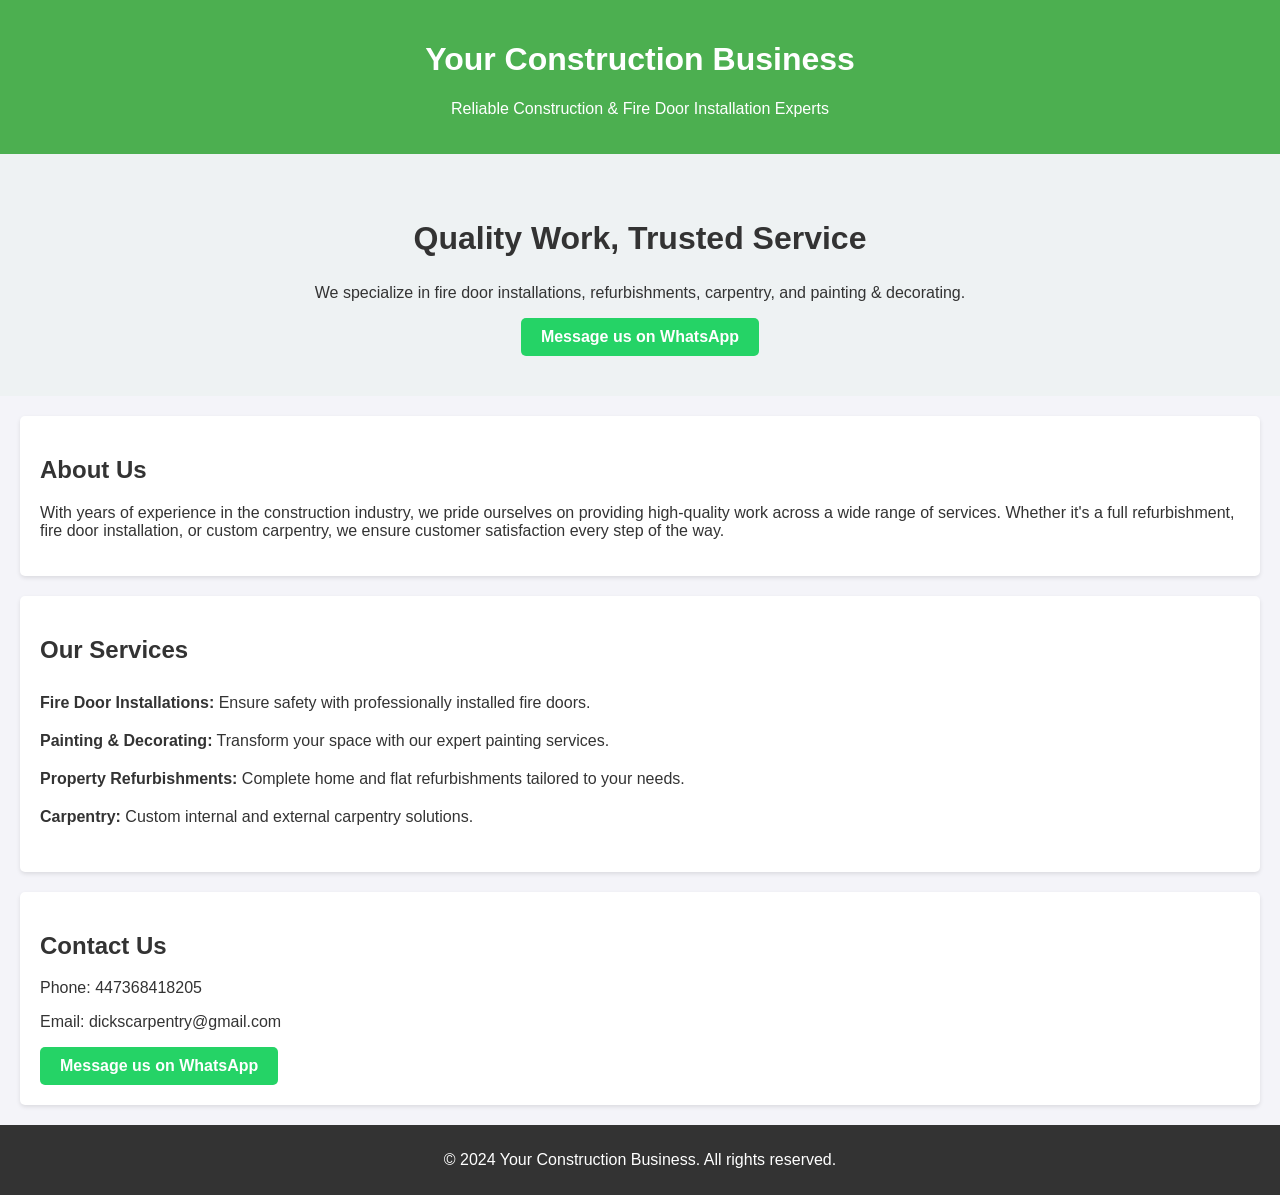
==== index.html @ e09a672d "Add files via upload" ====
<!DOCTYPE html>
<html lang="en">
<head>
    <meta charset="UTF-8">
    <meta name="viewport" content="width=device-width, initial-scale=1.0">
    <title>Your Construction Business</title>
    <link rel="stylesheet" href="styles.css">
</head>
<body>
    <header>
        <h1>Your Construction Business</h1>
        <p>Reliable Construction & Fire Door Installation Experts</p>
    </header>

    <section id="hero">
        <h2>Quality Work, Trusted Service</h2>
        <p>We specialize in fire door installations, refurbishments, carpentry, and painting & decorating.</p>
        <a href="https://wa.me/447368418205" class="whatsapp-btn">Message us on WhatsApp</a>
    </section>

    <section id="about">
        <h2>About Us</h2>
        <p>With years of experience in the construction industry, we pride ourselves on providing high-quality work across a wide range of services. Whether it's a full refurbishment, fire door installation, or custom carpentry, we ensure customer satisfaction every step of the way.</p>
    </section>

    <section id="services">
        <h2>Our Services</h2>
        <ul>
            <li><strong>Fire Door Installations:</strong> Ensure safety with professionally installed fire doors.</li>
            <li><strong>Painting & Decorating:</strong> Transform your space with our expert painting services.</li>
            <li><strong>Property Refurbishments:</strong> Complete home and flat refurbishments tailored to your needs.</li>
            <li><strong>Carpentry:</strong> Custom internal and external carpentry solutions.</li>
        </ul>
    </section>

    <section id="contact">
        <h2>Contact Us</h2>
        <p>Phone: 447368418205</p>
        <p>Email: dickscarpentry@gmail.com</p>
        <a href="https://wa.me/YOURWHATSAPPNUMBER" class="whatsapp-btn">Message us on WhatsApp</a>
    </section>

    <footer>
        <p>&copy; 2024 Your Construction Business. All rights reserved.</p>
    </footer>
</body>
</html>
---- styles.css ----
body {
    font-family: Arial, sans-serif;
    margin: 0;
    padding: 0;
    background-color: #f4f4f9;
    color: #333;
}

header {
    background-color: #4CAF50;
    color: white;
    padding: 20px;
    text-align: center;
}

#hero {
    padding: 40px;
    text-align: center;
    background-color: #eef2f3;
}

#hero h2 {
    font-size: 2em;
    color: #333;
}

.whatsapp-btn {
    display: inline-block;
    padding: 10px 20px;
    background-color: #25D366;
    color: white;
    text-decoration: none;
    border-radius: 5px;
    font-weight: bold;
}

#about, #services, #contact {
    padding: 20px;
    margin: 20px;
    background-color: white;
    border-radius: 5px;
    box-shadow: 0 2px 4px rgba(0, 0, 0, 0.1);
}

#services ul {
    list-style-type: none;
    padding: 0;
}

#services ul li {
    padding: 10px 0;
}

footer {
    text-align: center;
    padding: 10px;
    background-color: #333;
    color: white;
}

a.whatsapp-btn:hover {
    background-color: #128C7E;
}
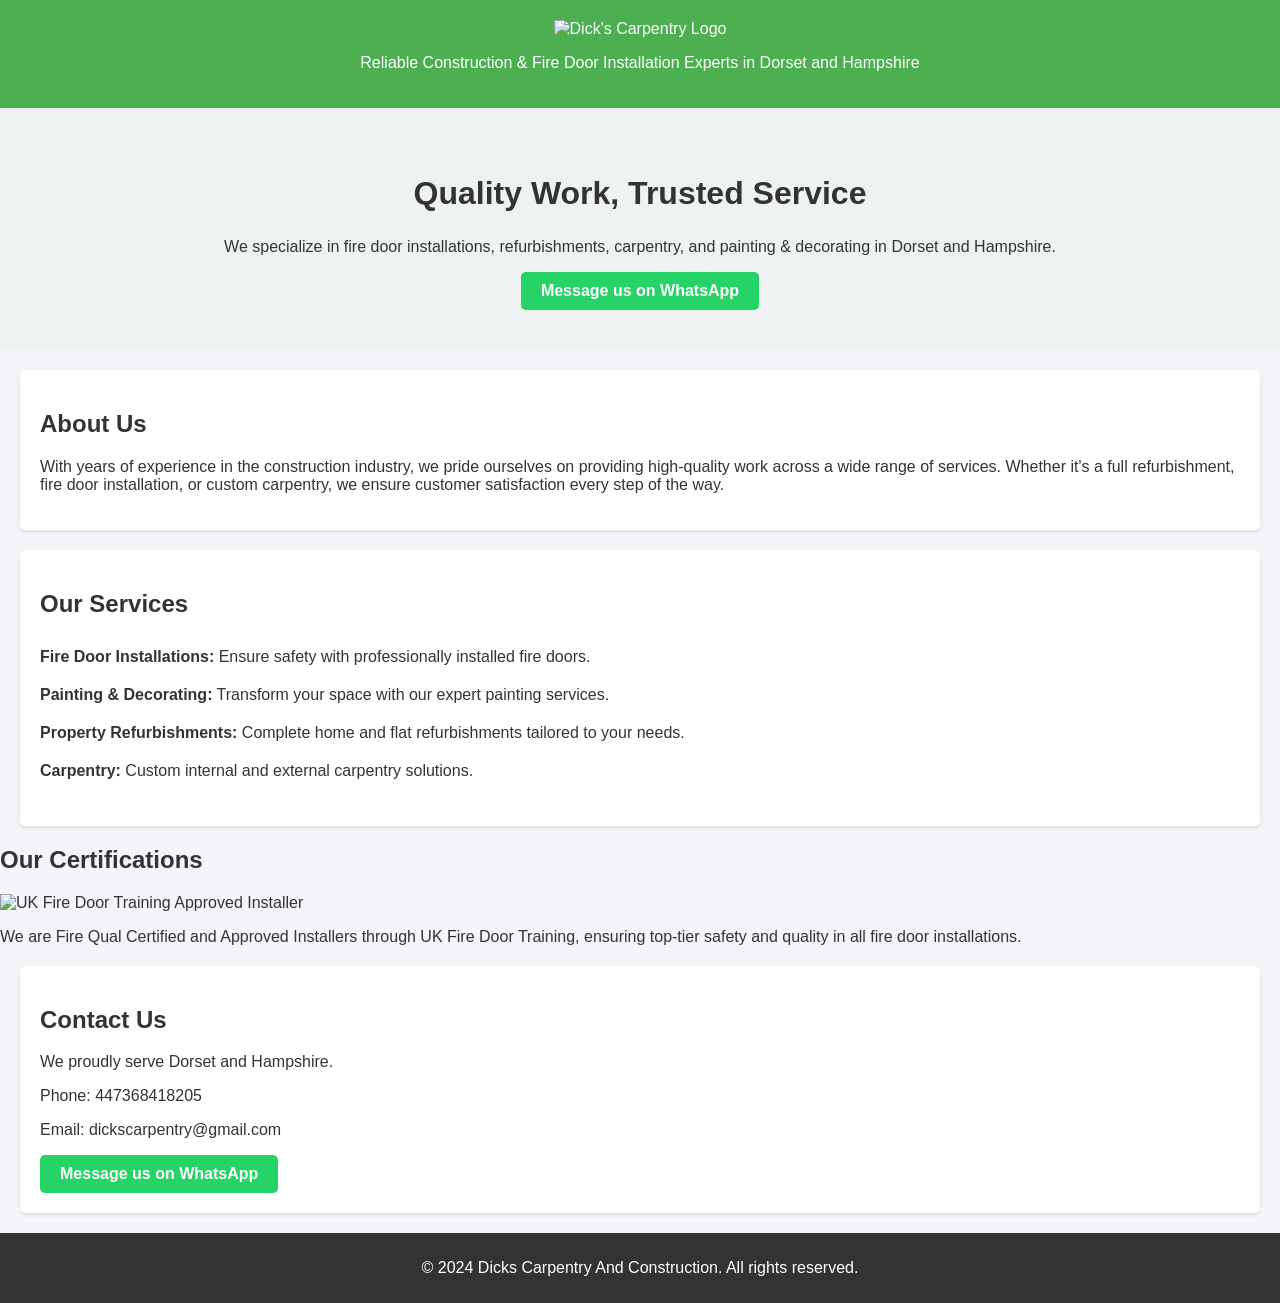
==== commit 8dec533e: "Update index.html" ====
--- a/index.html
+++ b/index.html
@@ -1,47 +1,56 @@
-<!DOCTYPE html>
-<html lang="en">
-<head>
-    <meta charset="UTF-8">
-    <meta name="viewport" content="width=device-width, initial-scale=1.0">
-    <title>Your Construction Business</title>
-    <link rel="stylesheet" href="styles.css">
-</head>
-<body>
-    <header>
-        <h1>Your Construction Business</h1>
-        <p>Reliable Construction & Fire Door Installation Experts</p>
-    </header>
-
-    <section id="hero">
-        <h2>Quality Work, Trusted Service</h2>
-        <p>We specialize in fire door installations, refurbishments, carpentry, and painting & decorating.</p>
-        <a href="https://wa.me/447368418205" class="whatsapp-btn">Message us on WhatsApp</a>
-    </section>
-
-    <section id="about">
-        <h2>About Us</h2>
-        <p>With years of experience in the construction industry, we pride ourselves on providing high-quality work across a wide range of services. Whether it's a full refurbishment, fire door installation, or custom carpentry, we ensure customer satisfaction every step of the way.</p>
-    </section>
-
-    <section id="services">
-        <h2>Our Services</h2>
-        <ul>
-            <li><strong>Fire Door Installations:</strong> Ensure safety with professionally installed fire doors.</li>
-            <li><strong>Painting & Decorating:</strong> Transform your space with our expert painting services.</li>
-            <li><strong>Property Refurbishments:</strong> Complete home and flat refurbishments tailored to your needs.</li>
-            <li><strong>Carpentry:</strong> Custom internal and external carpentry solutions.</li>
-        </ul>
-    </section>
-
-    <section id="contact">
-        <h2>Contact Us</h2>
-        <p>Phone: 447368418205</p>
-        <p>Email: dickscarpentry@gmail.com</p>
-        <a href="https://wa.me/YOURWHATSAPPNUMBER" class="whatsapp-btn">Message us on WhatsApp</a>
-    </section>
-
-    <footer>
-        <p>&copy; 2024 Your Construction Business. All rights reserved.</p>
-    </footer>
-</body>
+<!DOCTYPE html>
+<html lang="en">
+<head>
+    <meta charset="UTF-8">
+    <meta name="viewport" content="width=device-width, initial-scale=1.0">
+    <meta name="description" content="Certified fire door installation and reliable construction services in Dorset and Hampshire by Fire Qual certified professionals.">
+    <meta name="keywords" content="fire door installation, certified fire door installer, Fire Qual certified, Dorset, Hampshire, construction services, property refurbishments, carpentry, painting and decorating, UK fire door installer">
+    <title>Certified Fire Door Installations & Construction Services - Your Business</title>
+    <link rel="stylesheet" href="styles.css">
+</head>
+<body>
+    <header>
+        <img src="dicks-carpentry-logo.png" alt="Dick's Carpentry Logo" width="250">
+        <p>Reliable Construction & Fire Door Installation Experts in Dorset and Hampshire</p>
+    </header>
+
+    <section id="hero">
+        <h2>Quality Work, Trusted Service</h2>
+        <p>We specialize in fire door installations, refurbishments, carpentry, and painting & decorating in Dorset and Hampshire.</p>
+        <a href="https://wa.me/447368418205" class="whatsapp-btn">Message us on WhatsApp</a>
+    </section>
+
+    <section id="about">
+        <h2>About Us</h2>
+        <p>With years of experience in the construction industry, we pride ourselves on providing high-quality work across a wide range of services. Whether it's a full refurbishment, fire door installation, or custom carpentry, we ensure customer satisfaction every step of the way.</p>
+    </section>
+
+    <section id="services">
+        <h2>Our Services</h2>
+        <ul>
+            <li><strong>Fire Door Installations:</strong> Ensure safety with professionally installed fire doors.</li>
+            <li><strong>Painting & Decorating:</strong> Transform your space with our expert painting services.</li>
+            <li><strong>Property Refurbishments:</strong> Complete home and flat refurbishments tailored to your needs.</li>
+            <li><strong>Carpentry:</strong> Custom internal and external carpentry solutions.</li>
+        </ul>
+    </section>
+
+    <section id="certifications">
+        <h2>Our Certifications</h2>
+        <img src="uk-fire-door-training-logo.png" alt="UK Fire Door Training Approved Installer" width="250">
+        <p>We are Fire Qual Certified and Approved Installers through UK Fire Door Training, ensuring top-tier safety and quality in all fire door installations.</p>
+    </section>
+
+    <section id="contact">
+        <h2>Contact Us</h2>
+        <p>We proudly serve Dorset and Hampshire.</p>
+        <p>Phone: 447368418205</p>
+        <p>Email: dickscarpentry@gmail.com</p>
+        <a href="https://wa.me/447368418205" class="whatsapp-btn">Message us on WhatsApp</a>
+    </section>
+
+    <footer>
+        <p>&copy; 2024 Dicks Carpentry And Construction. All rights reserved.</p>
+    </footer>
+</body>
 </html>
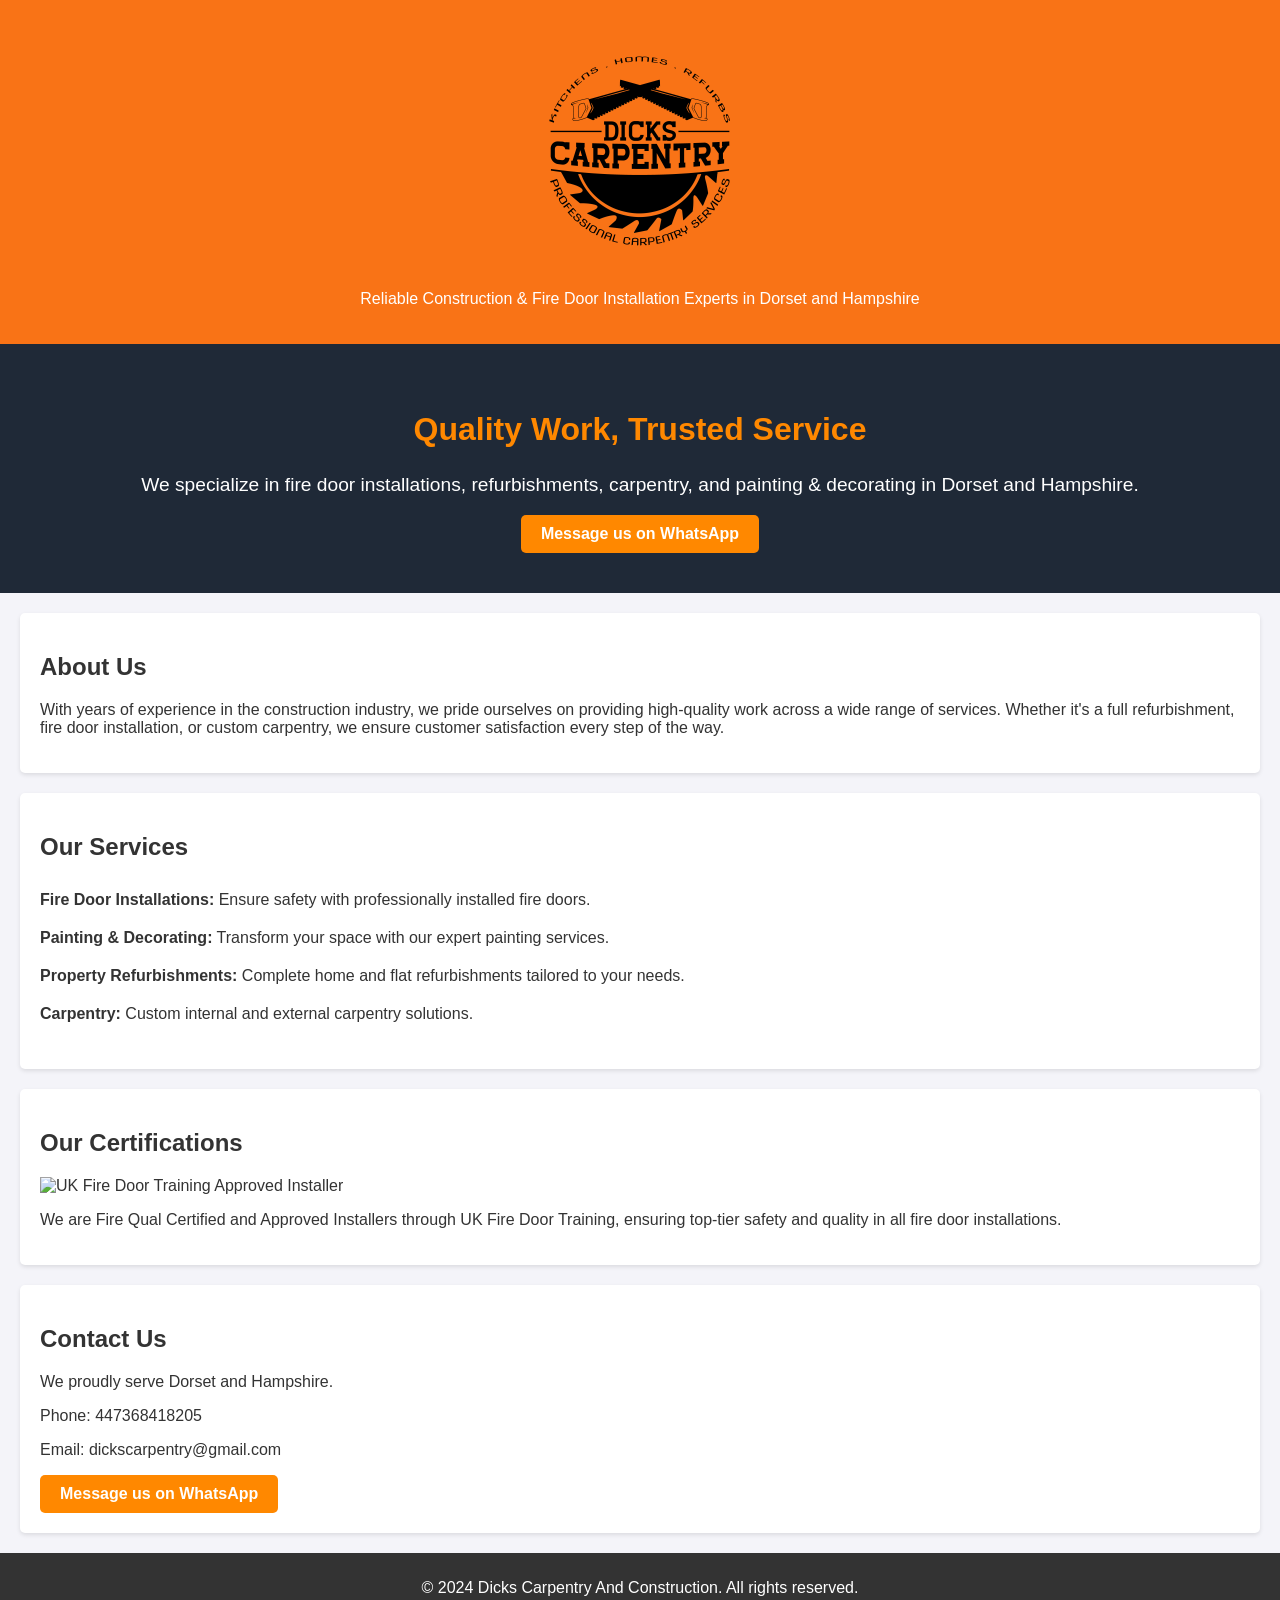
==== commit 264351f7: "Update index.html" ====
--- a/index.html
+++ b/index.html
@@ -10,7 +10,7 @@
 </head>
 <body>
     <header>
-        <img src="dicks-carpentry-logo.png" alt="Dick's Carpentry Logo" width="250">
+        <img src="black.png" alt="Dick's Carpentry Logo" width="250">
         <p>Reliable Construction & Fire Door Installation Experts in Dorset and Hampshire</p>
     </header>
 
--- a/styles.css
+++ b/styles.css
@@ -1,63 +1,68 @@
-body {
-    font-family: Arial, sans-serif;
-    margin: 0;
-    padding: 0;
-    background-color: #f4f4f9;
-    color: #333;
-}
-
-header {
-    background-color: #4CAF50;
-    color: white;
-    padding: 20px;
-    text-align: center;
-}
-
-#hero {
-    padding: 40px;
-    text-align: center;
-    background-color: #eef2f3;
-}
-
-#hero h2 {
-    font-size: 2em;
-    color: #333;
-}
-
-.whatsapp-btn {
-    display: inline-block;
-    padding: 10px 20px;
-    background-color: #25D366;
-    color: white;
-    text-decoration: none;
-    border-radius: 5px;
-    font-weight: bold;
-}
-
-#about, #services, #contact {
-    padding: 20px;
-    margin: 20px;
-    background-color: white;
-    border-radius: 5px;
-    box-shadow: 0 2px 4px rgba(0, 0, 0, 0.1);
-}
-
-#services ul {
-    list-style-type: none;
-    padding: 0;
-}
-
-#services ul li {
-    padding: 10px 0;
-}
-
-footer {
-    text-align: center;
-    padding: 10px;
-    background-color: #333;
-    color: white;
-}
-
-a.whatsapp-btn:hover {
-    background-color: #128C7E;
+body {
+    font-family: Arial, sans-serif;
+    margin: 0;
+    padding: 0;
+    background-color: #f4f4f9;
+    color: #333;
+}
+
+header {
+    background-color: #F97316; /* Dark Orange */
+    color: white;
+    padding: 20px;
+    text-align: center;
+}
+
+#hero {
+    padding: 40px;
+    text-align: center;
+    background-color: #1F2937; /* Charcoal */
+}
+
+#hero h2 {
+    font-size: 2em;
+    color: #FF8800; /* Bright Orange */
+}
+
+#hero p {
+    color: white; /* Makes the paragraph text clearer */
+    font-size: 1.2em; /* Adjusts the font size for better readability */
+}
+
+.whatsapp-btn {
+    display: inline-block;
+    padding: 10px 20px;
+    background-color: #FF8800; /* Bright Orange */
+    color: white;
+    text-decoration: none;
+    border-radius: 5px;
+    font-weight: bold;
+}
+
+#about, #services, #contact, #certifications {
+    padding: 20px;
+    margin: 20px;
+    background-color: white;
+    border-radius: 5px;
+    box-shadow: 0 2px 4px rgba(0, 0, 0, 0.1);
+}
+
+#services ul {
+    list-style-type: none;
+    padding: 0;
+}
+
+#services ul li {
+    padding: 10px 0;
+}
+
+footer {
+    text-align: center;
+    padding: 10px;
+    background-color: #333;
+    color: white;
+}
+
+a.whatsapp-btn:hover {
+    background-color: #D65C00; /* Darker Orange */
 }
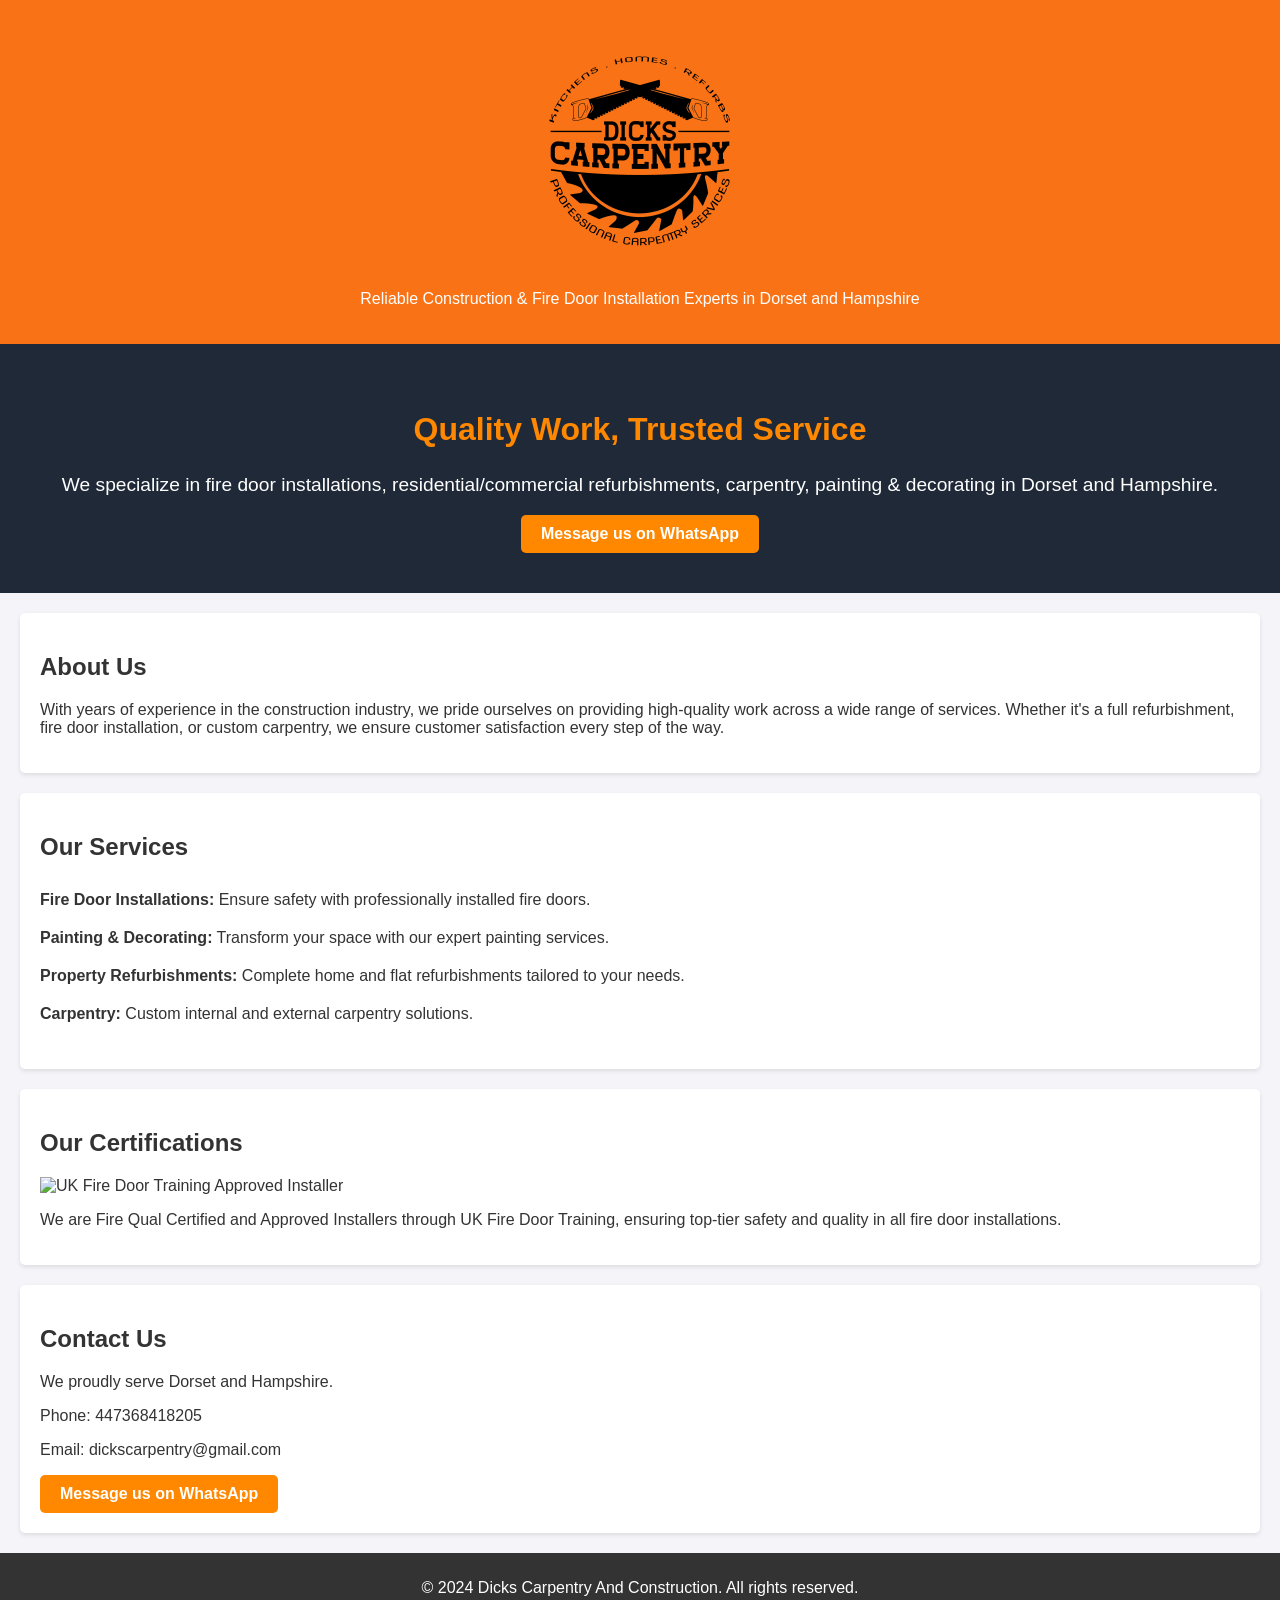
==== commit 02009fce: "Update index.html" ====
--- a/index.html
+++ b/index.html
@@ -16,7 +16,7 @@
 
     <section id="hero">
         <h2>Quality Work, Trusted Service</h2>
-        <p>We specialize in fire door installations, refurbishments, carpentry, and painting & decorating in Dorset and Hampshire.</p>
+        <p>We specialize in fire door installations, residential/commercial refurbishments, carpentry, painting & decorating in Dorset and Hampshire.</p>
         <a href="https://wa.me/447368418205" class="whatsapp-btn">Message us on WhatsApp</a>
     </section>
 
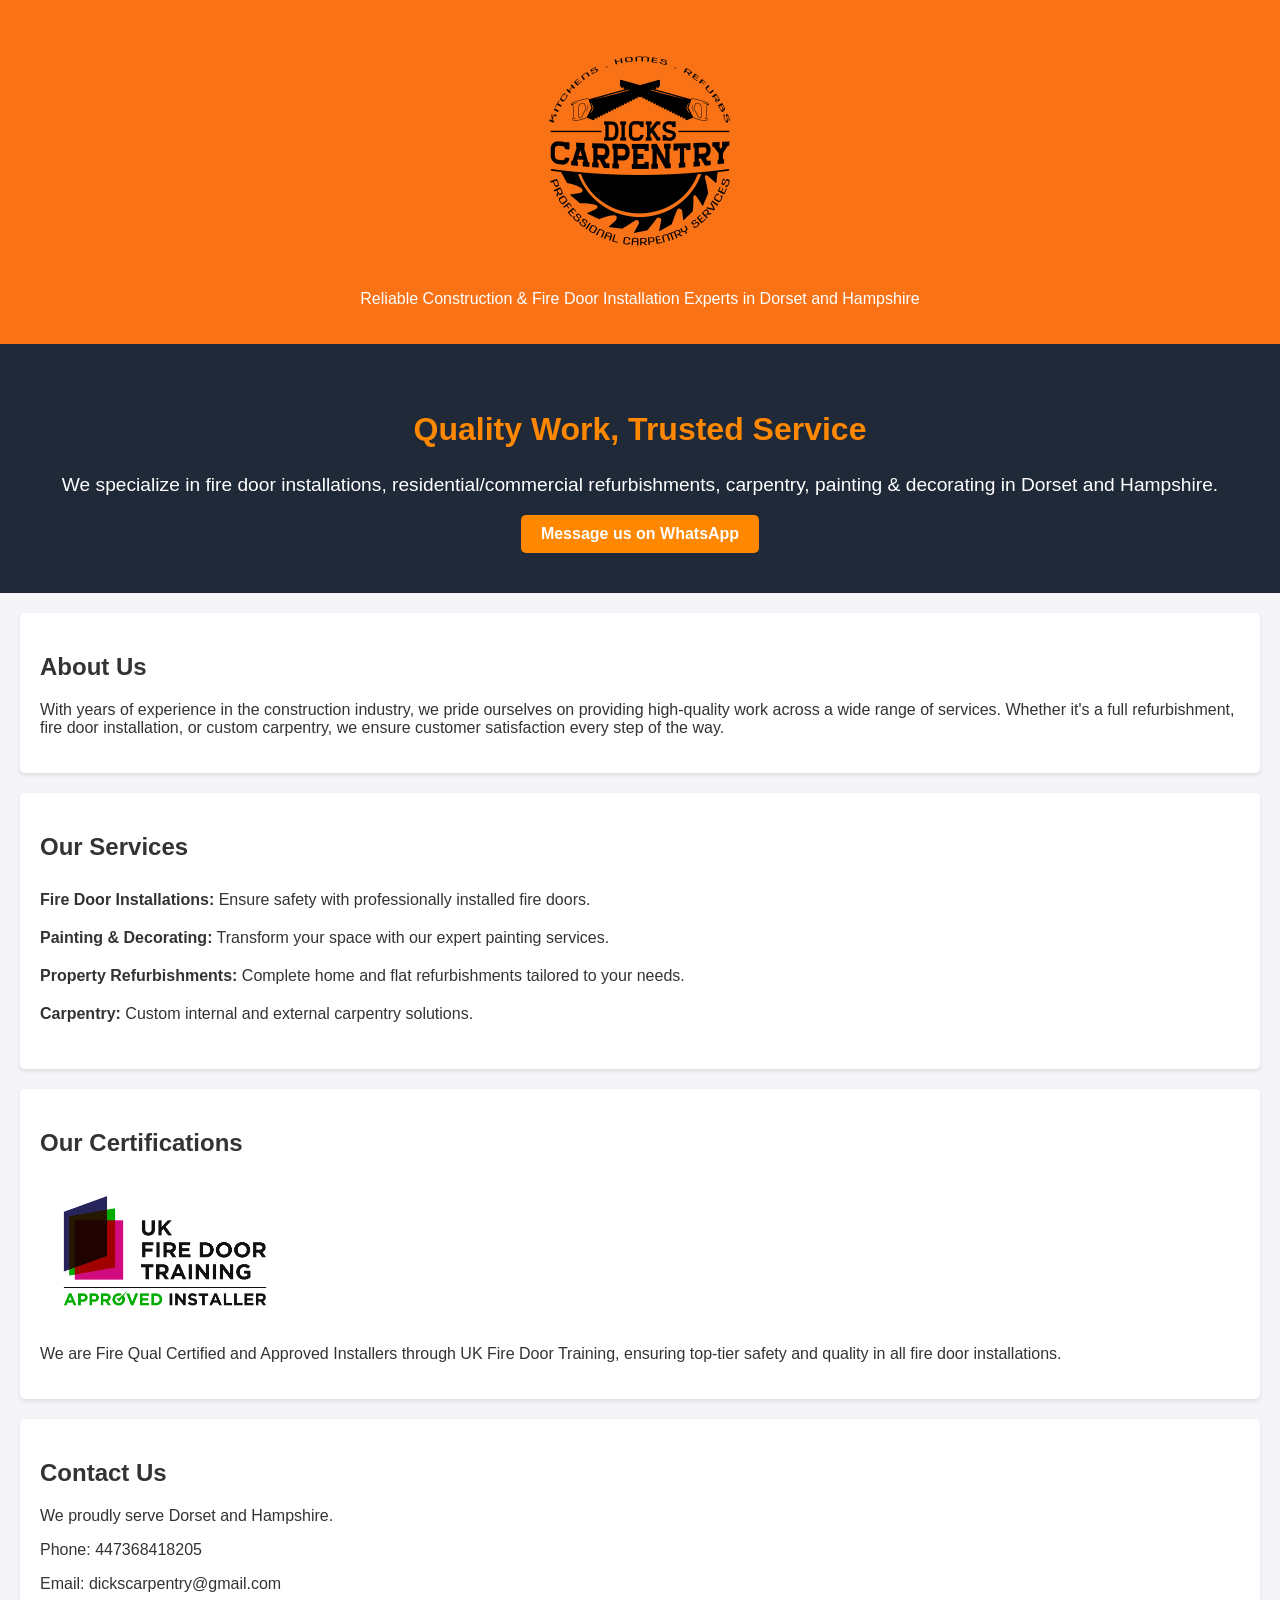
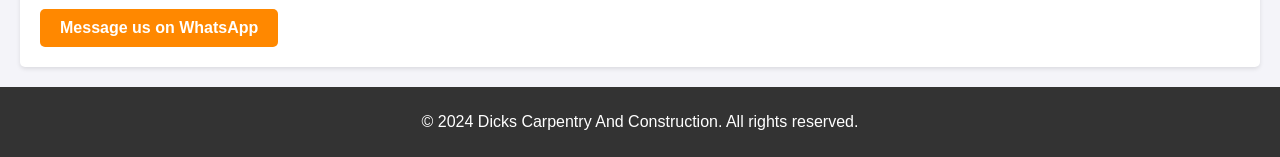
==== commit 51069b21: "Update index.html" ====
--- a/index.html
+++ b/index.html
@@ -37,7 +37,7 @@
 
     <section id="certifications">
         <h2>Our Certifications</h2>
-        <img src="uk-fire-door-training-logo.png" alt="UK Fire Door Training Approved Installer" width="250">
+        <img src="APPROVED INSTALLER.png" alt="UK Fire Door Training Approved Installer" width="250">
         <p>We are Fire Qual Certified and Approved Installers through UK Fire Door Training, ensuring top-tier safety and quality in all fire door installations.</p>
     </section>
 
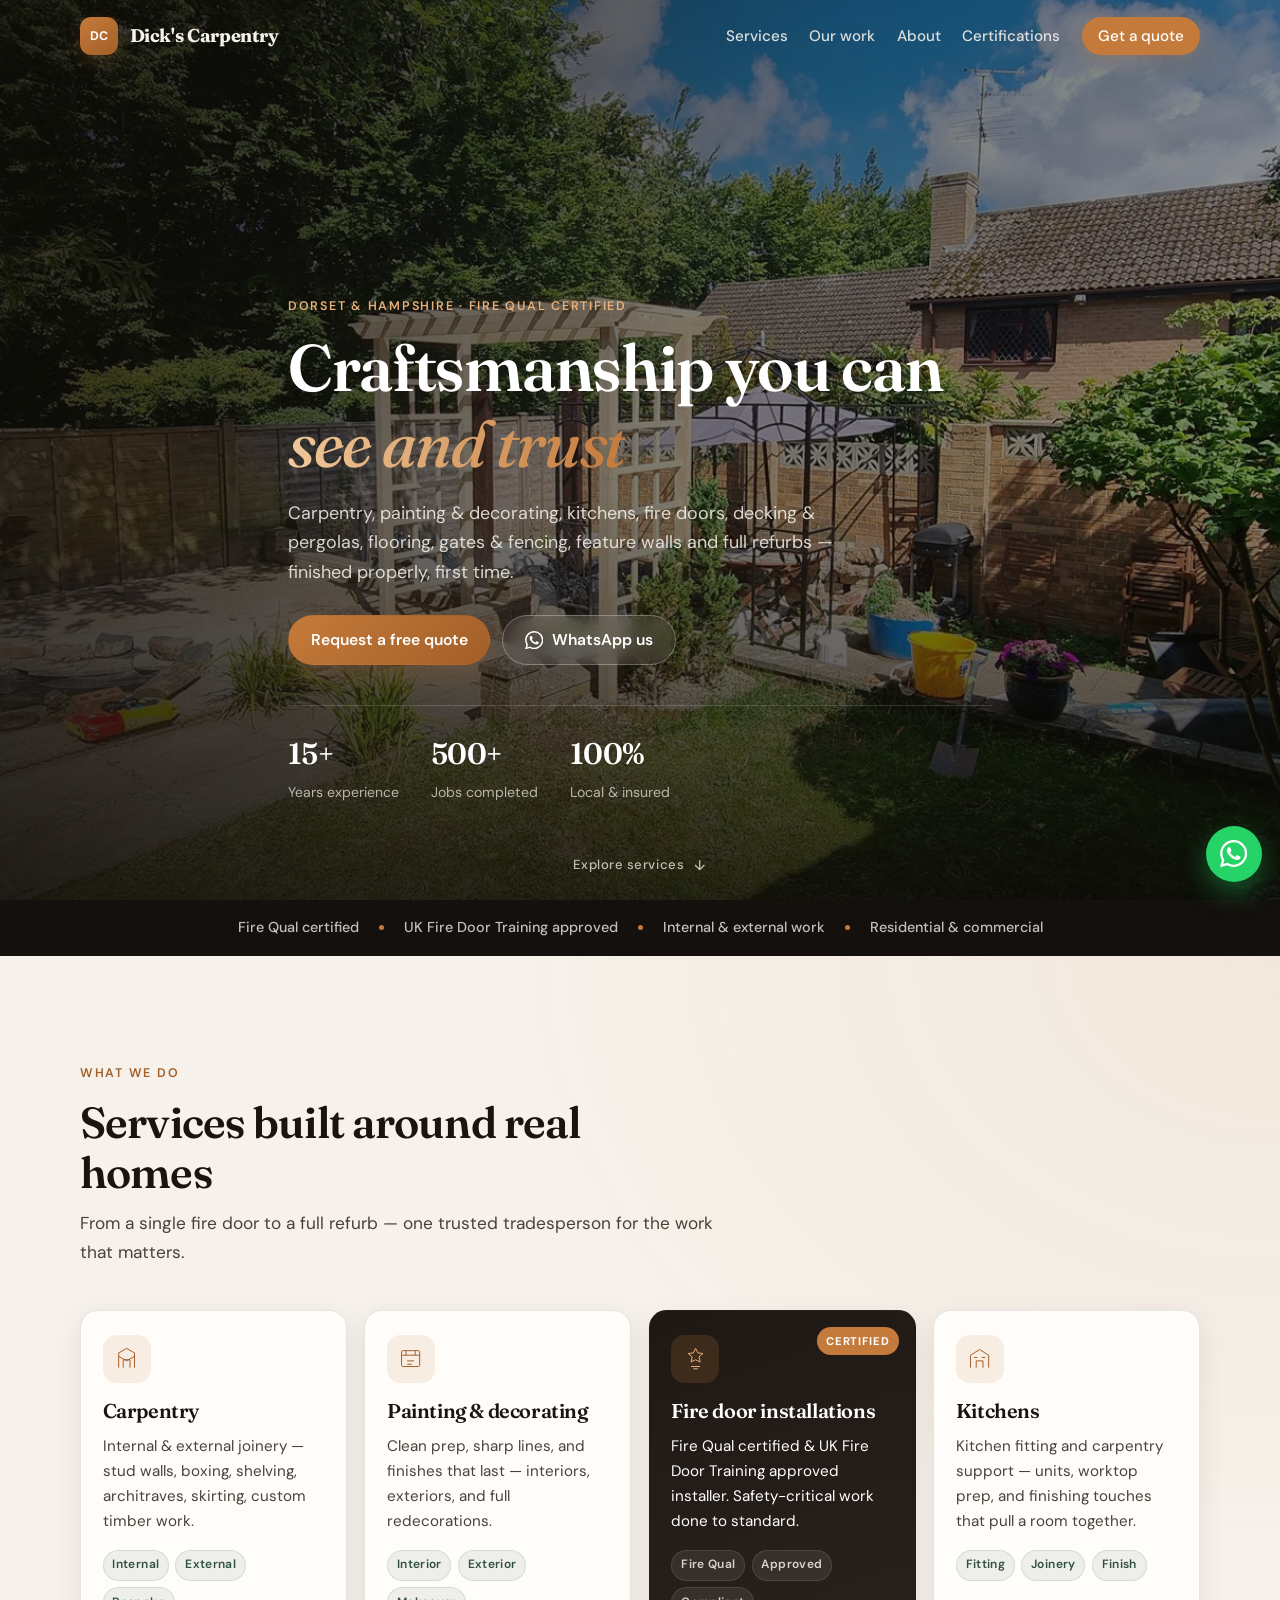
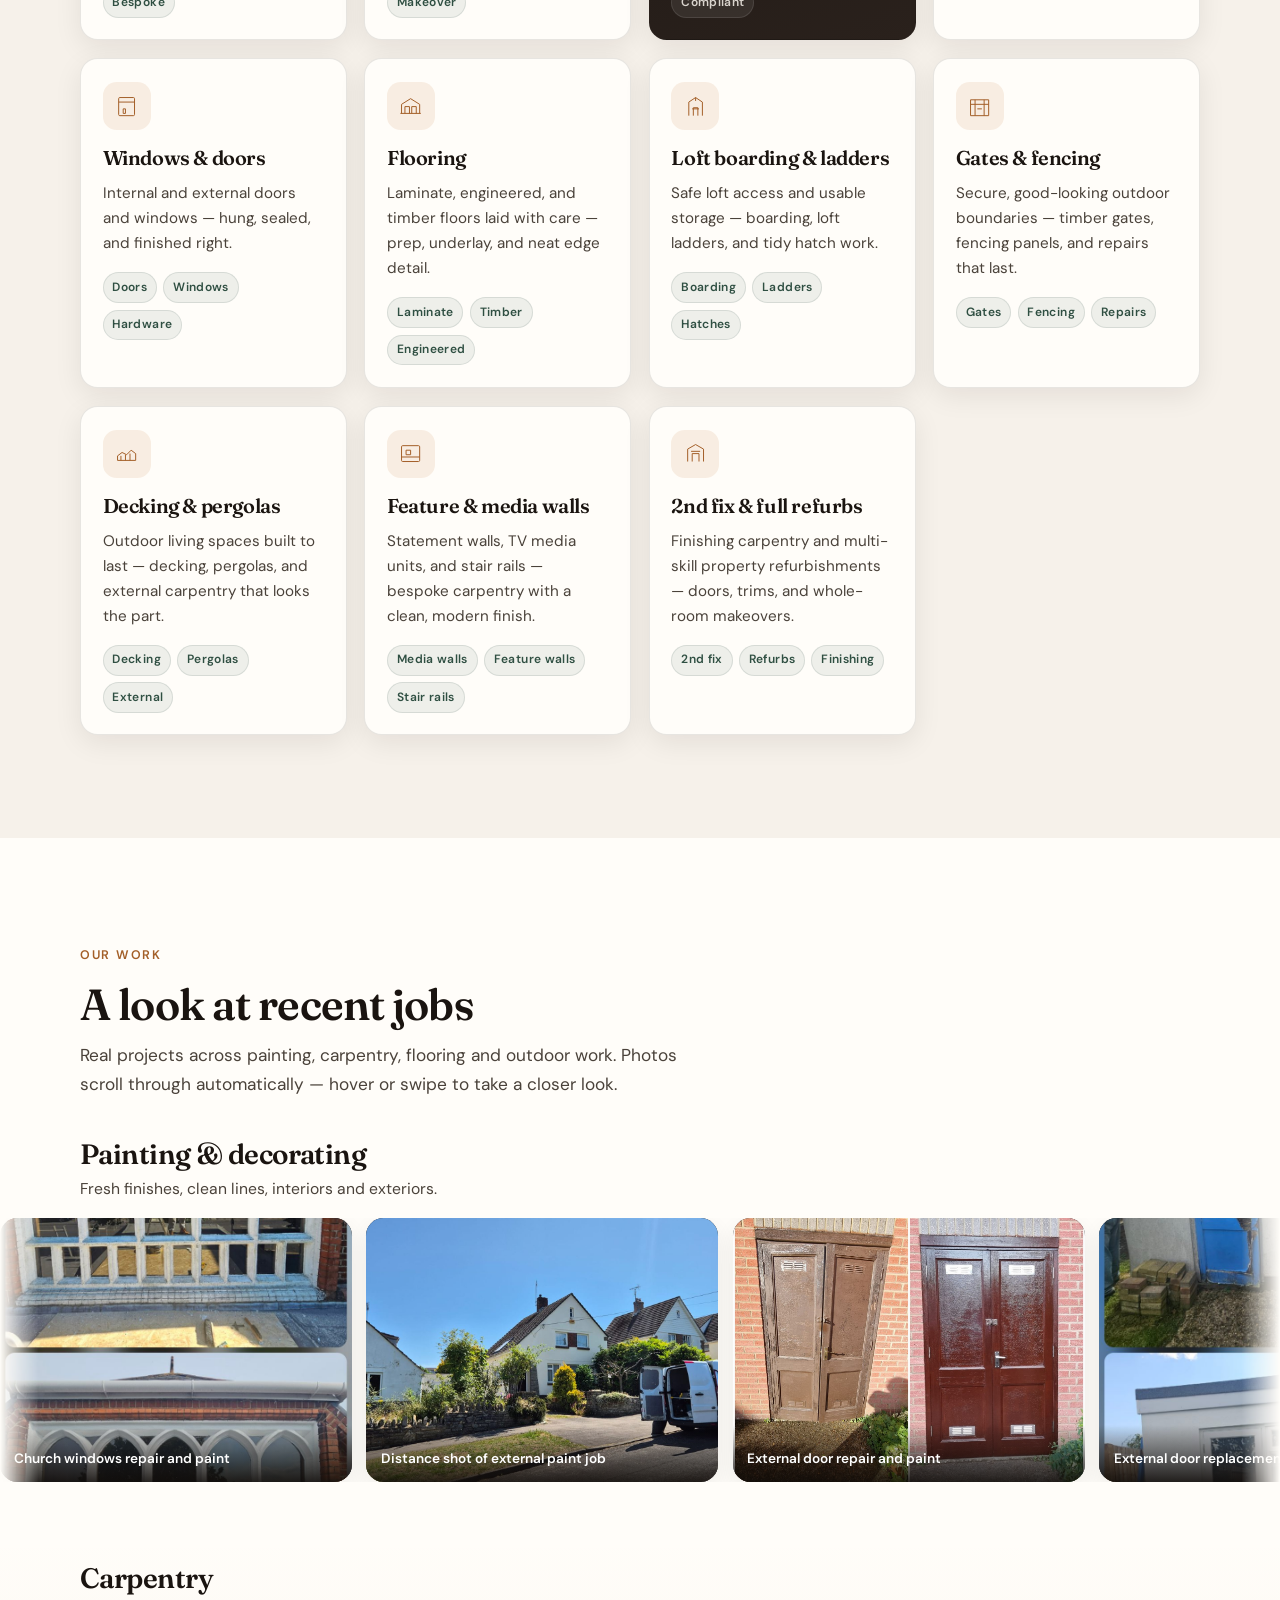
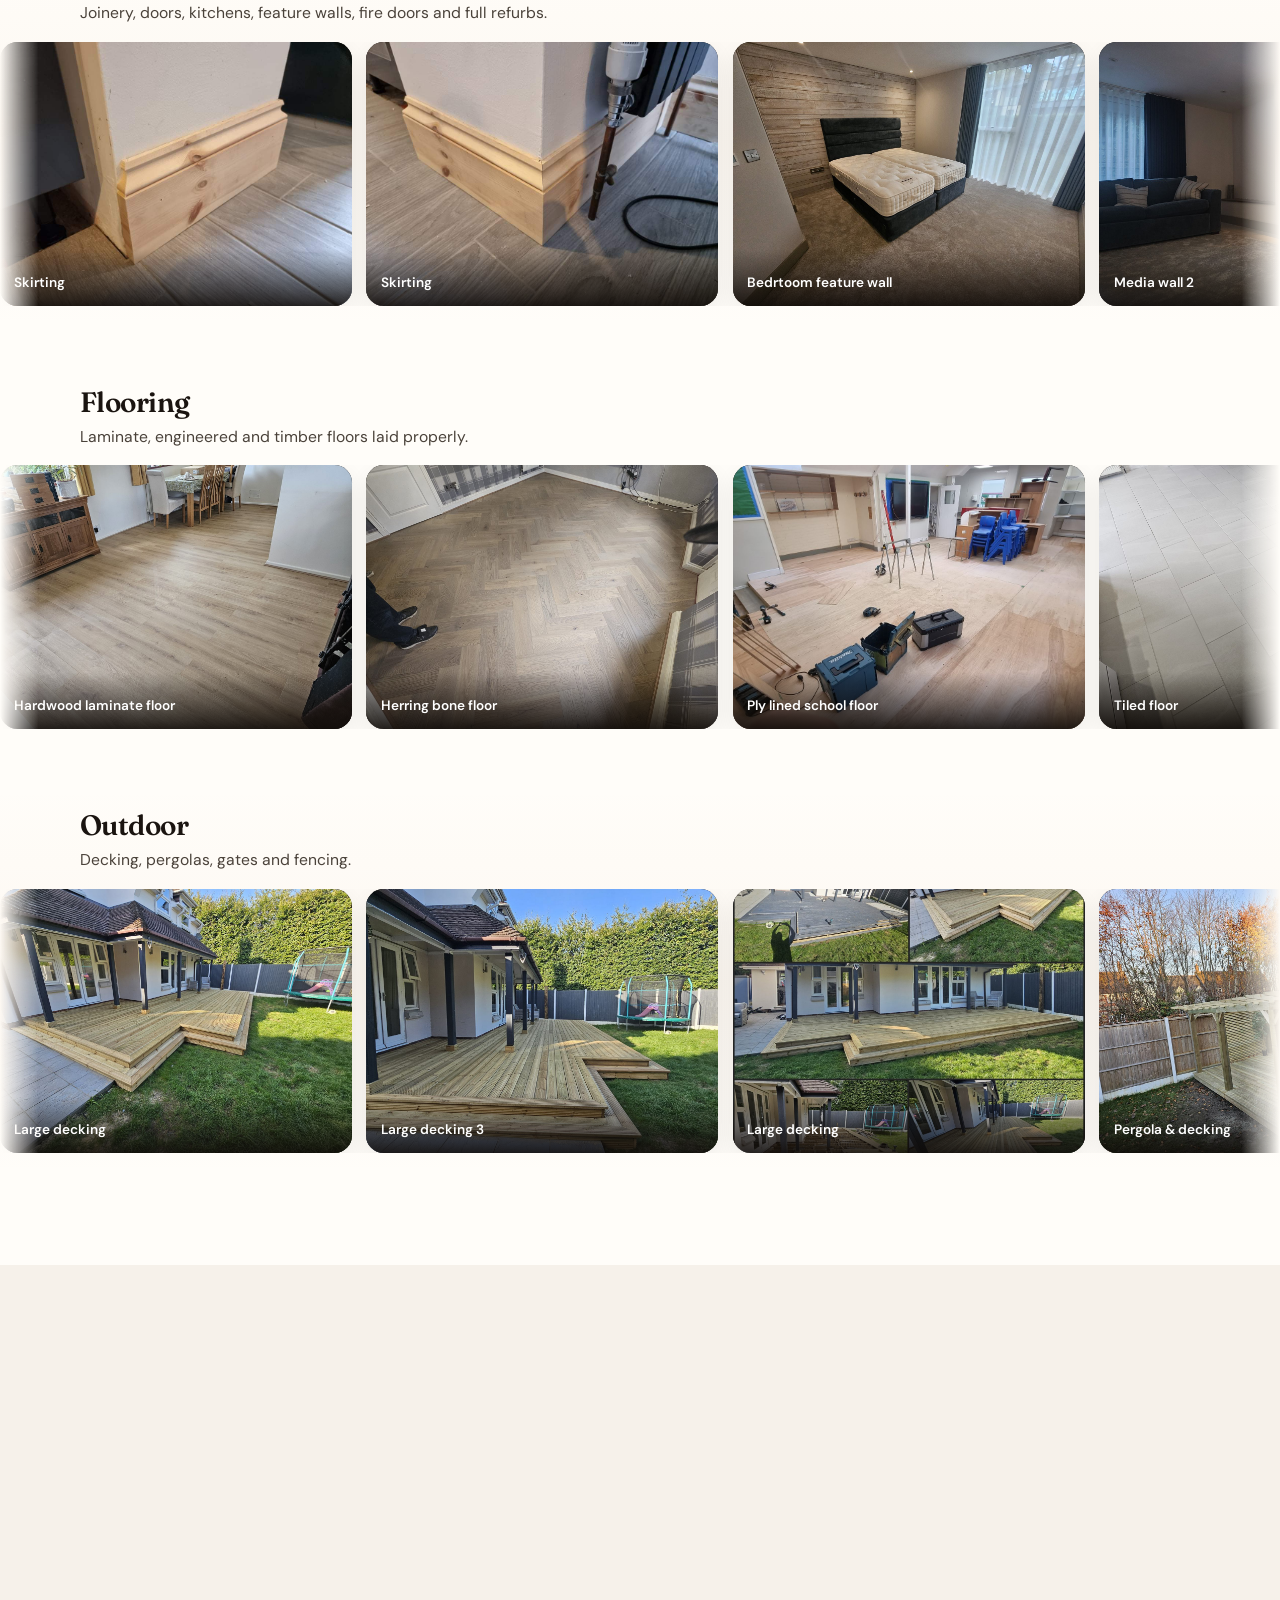
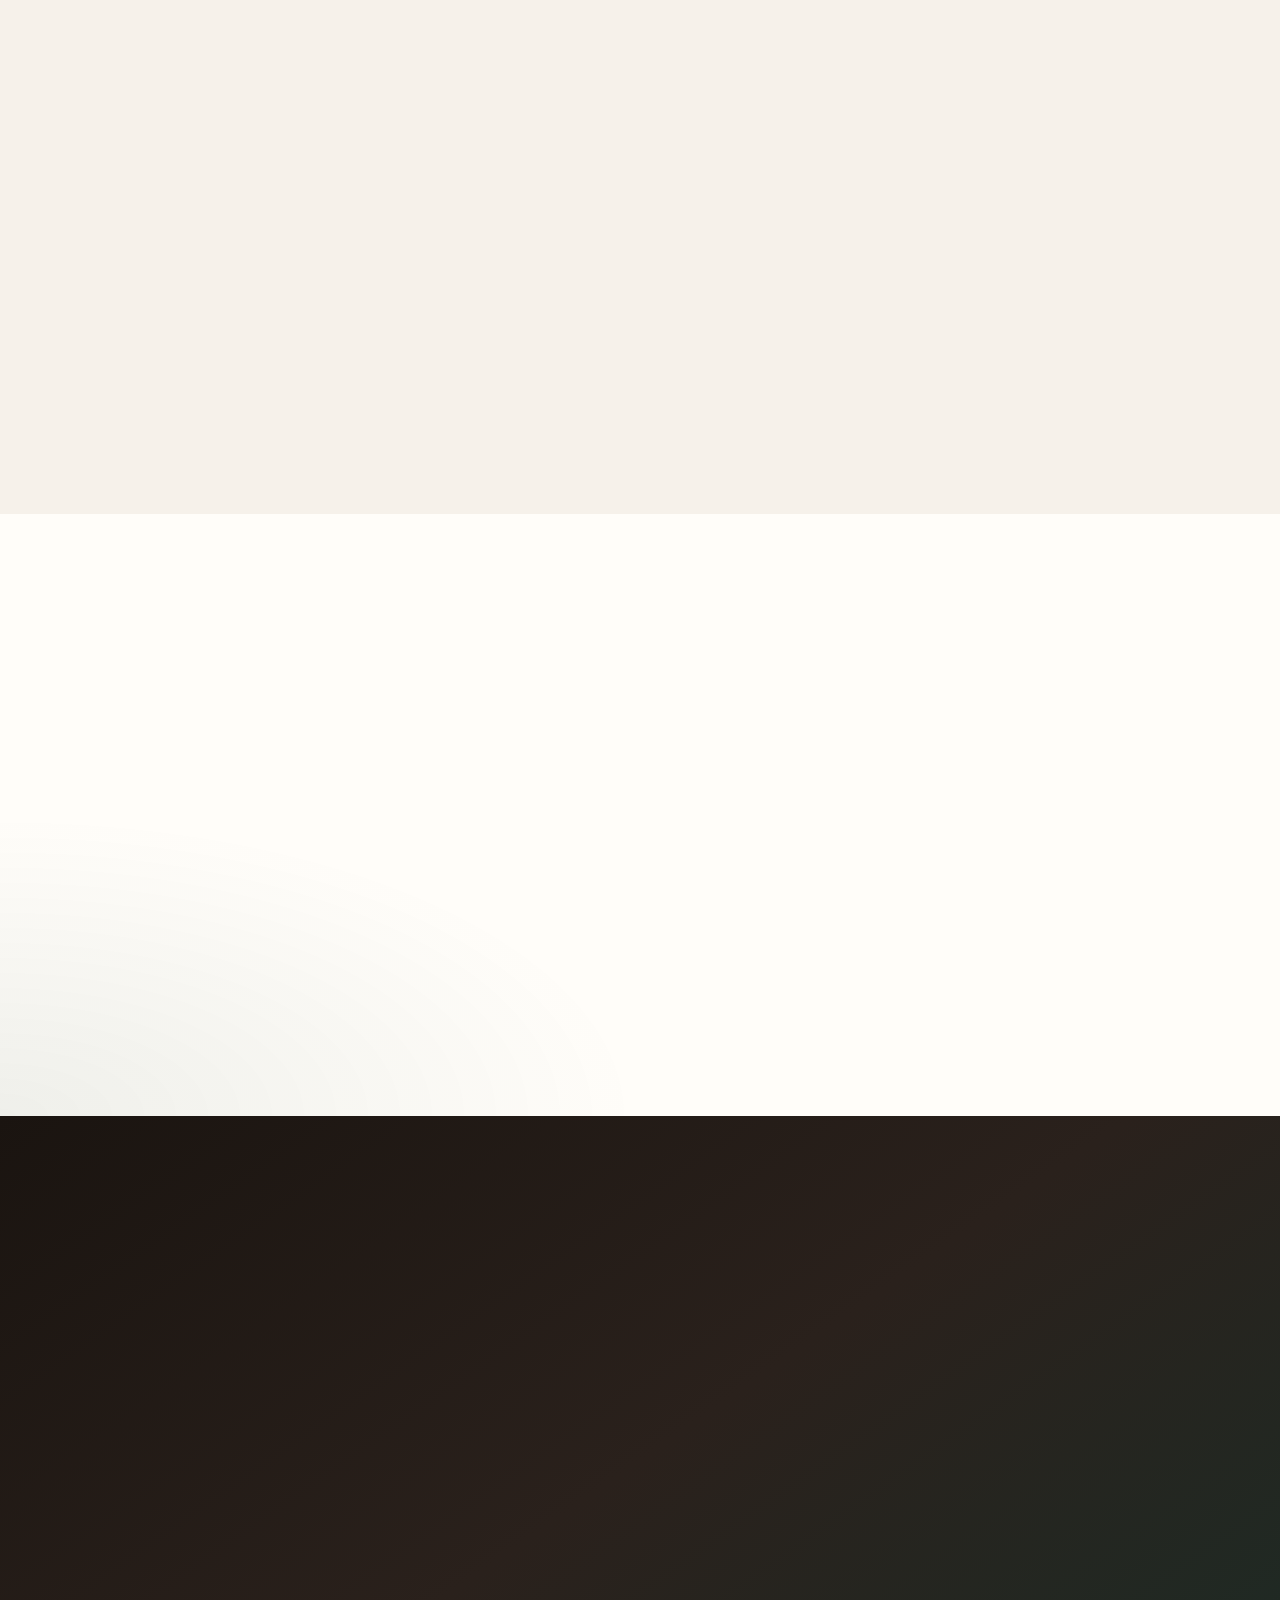
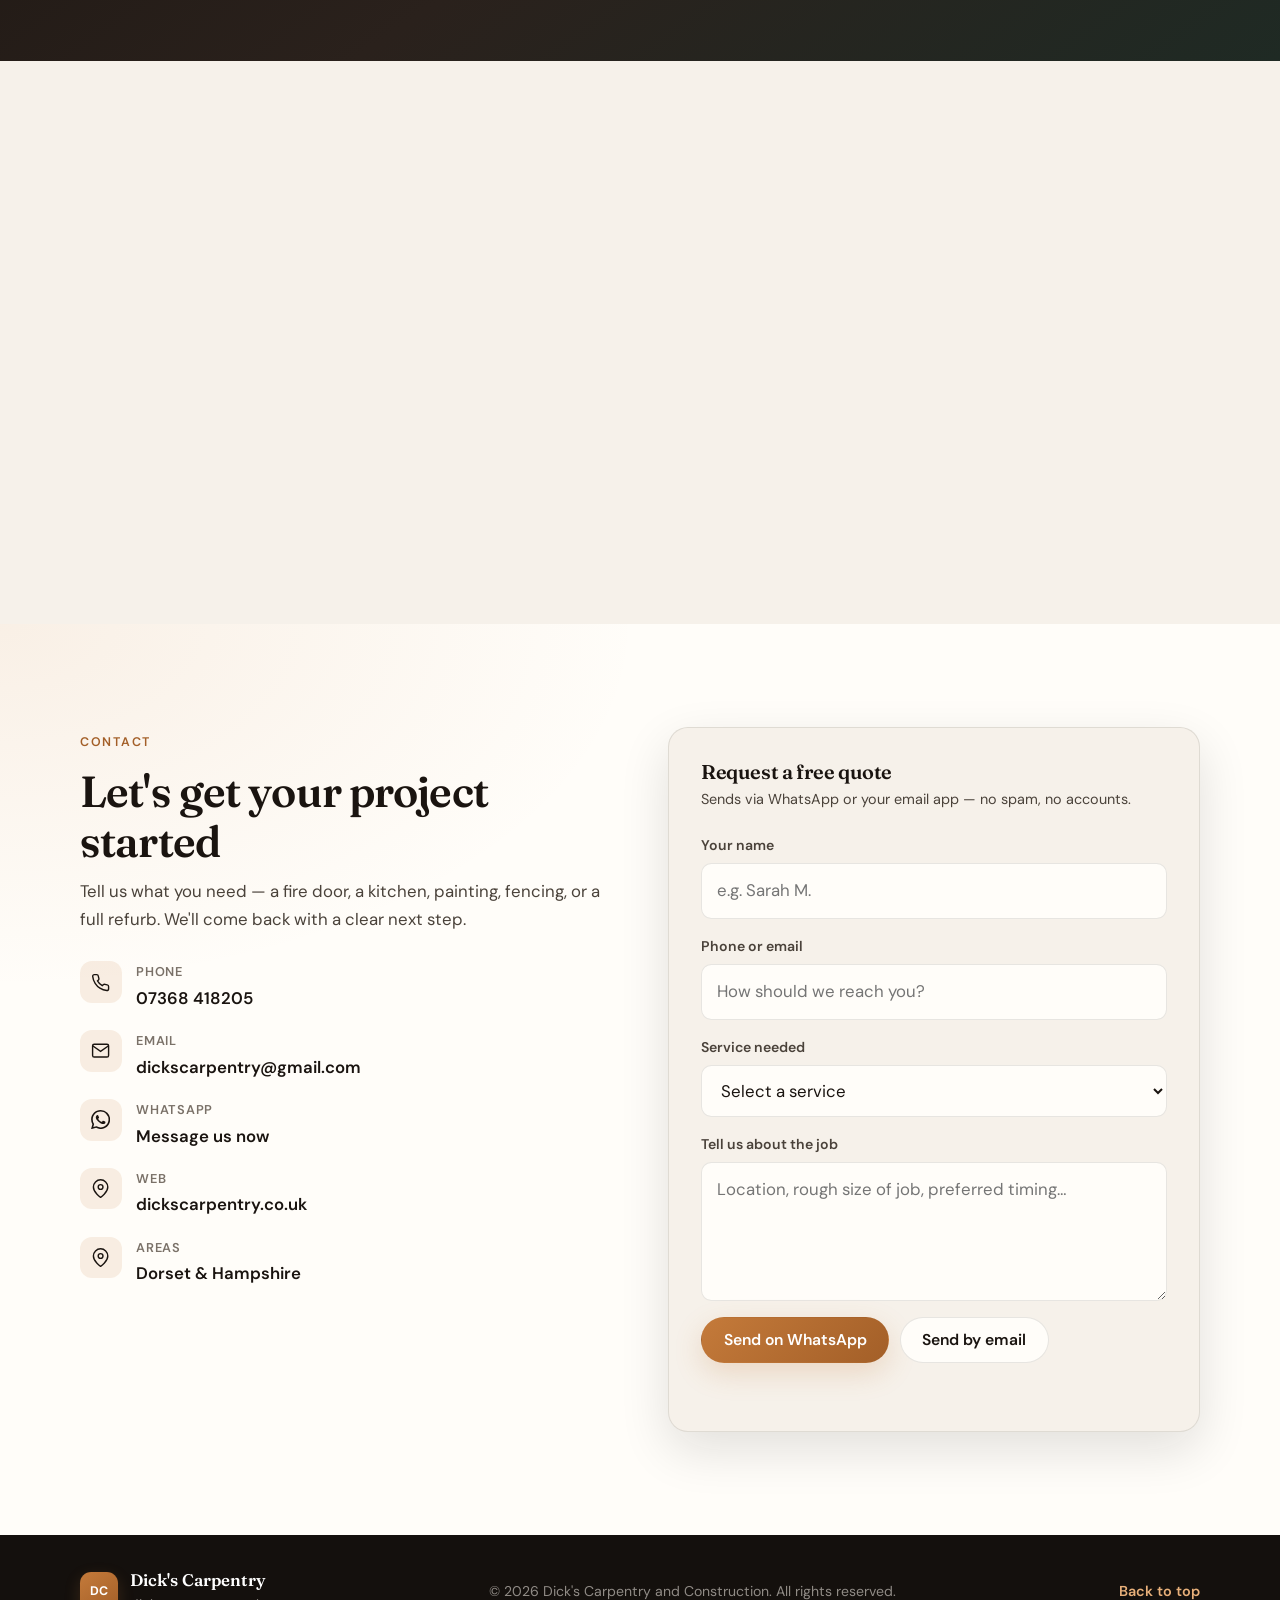
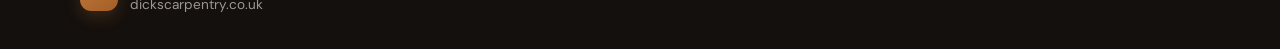
==== commit 12ee7a9b: "Launch modern Dick's Carpentry website for dickscarpentry.co.uk" ====
--- a/index.html
+++ b/index.html
@@ -1,56 +1,584 @@
 <!DOCTYPE html>
 <html lang="en">
 <head>
-    <meta charset="UTF-8">
-    <meta name="viewport" content="width=device-width, initial-scale=1.0">
-    <meta name="description" content="Certified fire door installation and reliable construction services in Dorset and Hampshire by Fire Qual certified professionals.">
-    <meta name="keywords" content="fire door installation, certified fire door installer, Fire Qual certified, Dorset, Hampshire, construction services, property refurbishments, carpentry, painting and decorating, UK fire door installer">
-    <title>Certified Fire Door Installations & Construction Services - Your Business</title>
-    <link rel="stylesheet" href="styles.css">
+  <meta charset="UTF-8" />
+  <meta name="viewport" content="width=device-width, initial-scale=1.0" />
+  <meta name="description" content="Dick's Carpentry — quality carpentry, painting & decorating, fire doors, kitchens, flooring and more across Dorset & Hampshire. Fire Qual certified. dickscarpentry.co.uk" />
+  <meta name="keywords" content="carpentry Dorset, painting Hampshire, fire door installation, kitchens, flooring, loft boarding, gates fencing, Dick's Carpentry" />
+  <meta name="theme-color" content="#1a1410" />
+  <meta property="og:title" content="Dick's Carpentry | Dorset & Hampshire" />
+  <meta property="og:description" content="Carpentry, painting & decorating, fire doors, kitchens, windows & doors, flooring, loft work, gates & fencing." />
+  <meta property="og:url" content="https://dickscarpentry.co.uk" />
+  <meta property="og:type" content="website" />
+  <title>Dick's Carpentry | Carpentry, Painting & Fire Doors — Dorset & Hampshire</title>
+  <link rel="icon" href="assets/logo.png" type="image/png" />
+  <link rel="preconnect" href="https://fonts.googleapis.com" />
+  <link rel="preconnect" href="https://fonts.gstatic.com" crossorigin />
+  <link href="https://fonts.googleapis.com/css2?family=DM+Sans:ital,opsz,wght@0,9..40,400;0,9..40,500;0,9..40,600;0,9..40,700;1,9..40,400&family=Fraunces:opsz,wght@9..144,500;9..144,600;9..144,700&display=swap" rel="stylesheet" />
+  <link rel="stylesheet" href="styles.css" />
 </head>
 <body>
-    <header>
-        <img src="black.png" alt="Dick's Carpentry Logo" width="250">
-        <p>Reliable Construction & Fire Door Installation Experts in Dorset and Hampshire</p>
-    </header>
-
-    <section id="hero">
-        <h2>Quality Work, Trusted Service</h2>
-        <p>We specialize in fire door installations, residential/commercial refurbishments, carpentry, painting & decorating in Dorset and Hampshire.</p>
-        <a href="https://wa.me/447368418205" class="whatsapp-btn">Message us on WhatsApp</a>
-    </section>
-
-    <section id="about">
-        <h2>About Us</h2>
-        <p>With years of experience in the construction industry, we pride ourselves on providing high-quality work across a wide range of services. Whether it's a full refurbishment, fire door installation, or custom carpentry, we ensure customer satisfaction every step of the way.</p>
-    </section>
-
-    <section id="services">
-        <h2>Our Services</h2>
-        <ul>
-            <li><strong>Fire Door Installations:</strong> Ensure safety with professionally installed fire doors.</li>
-            <li><strong>Painting & Decorating:</strong> Transform your space with our expert painting services.</li>
-            <li><strong>Property Refurbishments:</strong> Complete home and flat refurbishments tailored to your needs.</li>
-            <li><strong>Carpentry:</strong> Custom internal and external carpentry solutions.</li>
+  <a class="skip-link" href="#main">Skip to content</a>
+
+  <header class="site-header" id="top">
+    <nav class="nav" aria-label="Primary">
+      <a href="#top" class="nav__brand">
+        <!-- Drop your logo at assets/logo.png — falls back to monogram -->
+        <img class="nav__logo" src="assets/logo.png" alt="Dick's Carpentry" width="44" height="44" onerror="this.style.display='none'; this.nextElementSibling.style.display='grid'" />
+        <span class="nav__mark" aria-hidden="true">DC</span>
+        <span class="nav__name">Dick's Carpentry</span>
+      </a>
+      <button class="nav__toggle" type="button" aria-expanded="false" aria-controls="nav-menu" aria-label="Open menu">
+        <span></span><span></span><span></span>
+      </button>
+      <ul class="nav__menu" id="nav-menu">
+        <li><a href="#services">Services</a></li>
+        <li><a href="#gallery">Our work</a></li>
+        <li><a href="#about">About</a></li>
+        <li><a href="#certifications">Certifications</a></li>
+        <li><a href="#contact" class="nav__cta">Get a quote</a></li>
+      </ul>
+    </nav>
+  </header>
+
+  <main id="main">
+    <!-- Hero -->
+    <section class="hero">
+      <div class="hero__media" aria-hidden="true">
+        <!-- Replace with assets/hero.jpg when ready -->
+        <img
+          class="hero__img"
+          src="assets/hero.jpg"
+          alt=""
+          width="1920"
+          height="1080"
+          onerror="this.onerror=null;this.src='https://images.unsplash.com/photo-1504148455328-c376907d081c?auto=format&fit=crop&w=1920&q=80'"
+        />
+        <div class="hero__overlay"></div>
+      </div>
+      <div class="hero__content">
+        <p class="eyebrow reveal">Dorset &amp; Hampshire · Fire Qual certified</p>
+        <h1 class="hero__title reveal">
+          Craftsmanship you can<br />
+          <em>see and trust</em>
+        </h1>
+        <p class="hero__lead reveal">
+          Carpentry, painting &amp; decorating, kitchens, fire doors, decking &amp; pergolas,
+          flooring, gates &amp; fencing, feature walls and full refurbs — finished properly, first time.
+        </p>
+        <div class="hero__actions reveal">
+          <a href="#contact" class="btn btn--primary">Request a free quote</a>
+          <a href="https://wa.me/447368418205" class="btn btn--ghost" target="_blank" rel="noopener noreferrer">
+            <svg class="icon" viewBox="0 0 24 24" fill="currentColor" aria-hidden="true"><path d="M17.472 14.382c-.297-.149-1.758-.867-2.03-.967-.273-.099-.471-.148-.67.15-.197.297-.767.966-.94 1.164-.173.199-.347.223-.644.075-.297-.15-1.255-.463-2.39-1.475-.883-.788-1.48-1.761-1.653-2.059-.173-.297-.018-.458.13-.606.134-.133.298-.347.446-.52.149-.174.198-.298.298-.497.099-.198.05-.371-.025-.52-.075-.149-.669-1.612-.916-2.207-.242-.579-.487-.5-.669-.51-.173-.008-.371-.01-.57-.01-.198 0-.52.074-.792.372-.272.297-1.04 1.016-1.04 2.479 0 1.462 1.065 2.875 1.213 3.074.149.198 2.096 3.2 5.077 4.487.709.306 1.262.489 1.694.625.712.227 1.36.195 1.871.118.571-.085 1.758-.719 2.006-1.413.248-.694.248-1.289.173-1.413-.074-.124-.272-.198-.57-.347m-5.421 7.403h-.004a9.87 9.87 0 01-5.031-1.378l-.361-.214-3.741.982.998-3.648-.235-.374a9.86 9.86 0 01-1.51-5.26c.001-5.45 4.436-9.884 9.888-9.884 2.64 0 5.122 1.03 6.988 2.898a9.825 9.825 0 012.893 6.994c-.003 5.45-4.435 9.884-9.885 9.884m8.413-18.297A11.815 11.815 0 0012.05 0C5.495 0 .16 5.335.157 11.892c0 2.096.547 4.142 1.588 5.945L.057 24l6.305-1.654a11.882 11.882 0 005.683 1.448h.005c6.554 0 11.89-5.335 11.893-11.893a11.821 11.821 0 00-3.48-8.413z"/></svg>
+            WhatsApp us
+          </a>
+        </div>
+        <ul class="hero__stats reveal" role="list">
+          <li>
+            <strong data-count="15" data-suffix="+">0</strong>
+            <span>Years experience</span>
+          </li>
+          <li>
+            <strong data-count="500" data-suffix="+">0</strong>
+            <span>Jobs completed</span>
+          </li>
+          <li>
+            <strong>100%</strong>
+            <span>Local &amp; insured</span>
+          </li>
         </ul>
-    </section>
-
-    <section id="certifications">
-        <h2>Our Certifications</h2>
-        <img src="APPROVED INSTALLER.png" alt="UK Fire Door Training Approved Installer" width="250">
-        <p>We are Fire Qual Certified and Approved Installers through UK Fire Door Training, ensuring top-tier safety and quality in all fire door installations.</p>
-    </section>
-
-    <section id="contact">
-        <h2>Contact Us</h2>
-        <p>We proudly serve Dorset and Hampshire.</p>
-        <p>Phone: 447368418205</p>
-        <p>Email: dickscarpentry@gmail.com</p>
-        <a href="https://wa.me/447368418205" class="whatsapp-btn">Message us on WhatsApp</a>
-    </section>
-
-    <footer>
-        <p>&copy; 2024 Dicks Carpentry And Construction. All rights reserved.</p>
-    </footer>
+      </div>
+      <a href="#services" class="hero__scroll" aria-label="Scroll to services">
+        <span>Explore services</span>
+        <svg viewBox="0 0 24 24" fill="none" stroke="currentColor" stroke-width="2" aria-hidden="true"><path d="M12 5v14M5 12l7 7 7-7"/></svg>
+      </a>
+    </section>
+
+    <div class="trust">
+      <div class="trust__inner">
+        <span>Fire Qual certified</span>
+        <span class="trust__dot" aria-hidden="true"></span>
+        <span>UK Fire Door Training approved</span>
+        <span class="trust__dot" aria-hidden="true"></span>
+        <span>Internal &amp; external work</span>
+        <span class="trust__dot" aria-hidden="true"></span>
+        <span>Residential &amp; commercial</span>
+      </div>
+    </div>
+
+    <!-- Services -->
+    <section class="section services" id="services">
+      <div class="container">
+        <header class="section__head reveal">
+          <p class="eyebrow">What we do</p>
+          <h2>Services built around real homes</h2>
+          <p class="section__lead">
+            From a single fire door to a full refurb — one trusted tradesperson for the work that matters.
+          </p>
+        </header>
+
+        <div class="services__grid">
+          <article class="service-card reveal" data-service>
+            <div class="service-card__icon" aria-hidden="true">
+              <svg viewBox="0 0 48 48" fill="none" stroke="currentColor" stroke-width="1.75"><path d="M10 40V14l14-8 14 8v26"/><path d="M18 40V26h12v14"/><path d="M10 20l14 8 14-8"/></svg>
+            </div>
+            <h3>Carpentry</h3>
+            <p>Internal &amp; external joinery — stud walls, boxing, shelving, architraves, skirting, custom timber work.</p>
+            <ul class="service-card__tags"><li>Internal</li><li>External</li><li>Bespoke</li></ul>
+          </article>
+
+          <article class="service-card reveal" data-service>
+            <div class="service-card__icon" aria-hidden="true">
+              <svg viewBox="0 0 48 48" fill="none" stroke="currentColor" stroke-width="1.75"><rect x="8" y="10" width="32" height="28" rx="2"/><path d="M8 18h32M16 10v8M32 10v8"/><path d="M18 28h12M18 34h8"/></svg>
+            </div>
+            <h3>Painting &amp; decorating</h3>
+            <p>Clean prep, sharp lines, and finishes that last — interiors, exteriors, and full redecorations.</p>
+            <ul class="service-card__tags"><li>Interior</li><li>Exterior</li><li>Makeover</li></ul>
+          </article>
+
+          <article class="service-card service-card--featured reveal" data-service>
+            <span class="service-card__badge">Certified</span>
+            <div class="service-card__icon" aria-hidden="true">
+              <svg viewBox="0 0 48 48" fill="none" stroke="currentColor" stroke-width="1.75"><path d="M24 6l4 8 9 1-7 6 2 9-8-4-8 4 2-9-7-6 9-1 4-8z"/><path d="M16 38h16M20 42h8"/></svg>
+            </div>
+            <h3>Fire door installations</h3>
+            <p>Fire Qual certified &amp; UK Fire Door Training approved installer. Safety-critical work done to standard.</p>
+            <ul class="service-card__tags"><li>Fire Qual</li><li>Approved</li><li>Compliant</li></ul>
+          </article>
+
+          <article class="service-card reveal" data-service>
+            <div class="service-card__icon" aria-hidden="true">
+              <svg viewBox="0 0 48 48" fill="none" stroke="currentColor" stroke-width="1.75"><path d="M8 40V18l16-10 16 10v22"/><path d="M18 40V28h12v12"/><path d="M14 22h6M28 22h6"/></svg>
+            </div>
+            <h3>Kitchens</h3>
+            <p>Kitchen fitting and carpentry support — units, worktop prep, and finishing touches that pull a room together.</p>
+            <ul class="service-card__tags"><li>Fitting</li><li>Joinery</li><li>Finish</li></ul>
+          </article>
+
+          <article class="service-card reveal" data-service>
+            <div class="service-card__icon" aria-hidden="true">
+              <svg viewBox="0 0 48 48" fill="none" stroke="currentColor" stroke-width="1.75"><rect x="10" y="8" width="28" height="32" rx="2"/><path d="M10 16h28M18 28h4v8h-4z"/></svg>
+            </div>
+            <h3>Windows &amp; doors</h3>
+            <p>Internal and external doors and windows — hung, sealed, and finished right.</p>
+            <ul class="service-card__tags"><li>Doors</li><li>Windows</li><li>Hardware</li></ul>
+          </article>
+
+          <article class="service-card reveal" data-service>
+            <div class="service-card__icon" aria-hidden="true">
+              <svg viewBox="0 0 48 48" fill="none" stroke="currentColor" stroke-width="1.75"><path d="M6 36h36M8 36V20l16-10 16 10v16"/><path d="M14 36V24h8v12M26 36V24h8v12"/></svg>
+            </div>
+            <h3>Flooring</h3>
+            <p>Laminate, engineered, and timber floors laid with care — prep, underlay, and neat edge detail.</p>
+            <ul class="service-card__tags"><li>Laminate</li><li>Timber</li><li>Engineered</li></ul>
+          </article>
+
+          <article class="service-card reveal" data-service>
+            <div class="service-card__icon" aria-hidden="true">
+              <svg viewBox="0 0 48 48" fill="none" stroke="currentColor" stroke-width="1.75"><path d="M12 40V16l12-8 12 8v24"/><path d="M20 40V26h8v14"/><path d="M24 8v6M18 28h12"/></svg>
+            </div>
+            <h3>Loft boarding &amp; ladders</h3>
+            <p>Safe loft access and usable storage — boarding, loft ladders, and tidy hatch work.</p>
+            <ul class="service-card__tags"><li>Boarding</li><li>Ladders</li><li>Hatches</li></ul>
+          </article>
+
+          <article class="service-card reveal" data-service>
+            <div class="service-card__icon" aria-hidden="true">
+              <svg viewBox="0 0 48 48" fill="none" stroke="currentColor" stroke-width="1.75"><path d="M8 12h32v28H8z"/><path d="M8 20h32M16 12v28M32 12v28M20 28h8"/></svg>
+            </div>
+            <h3>Gates &amp; fencing</h3>
+            <p>Secure, good-looking outdoor boundaries — timber gates, fencing panels, and repairs that last.</p>
+            <ul class="service-card__tags"><li>Gates</li><li>Fencing</li><li>Repairs</li></ul>
+          </article>
+
+          <article class="service-card reveal" data-service>
+            <div class="service-card__icon" aria-hidden="true">
+              <svg viewBox="0 0 48 48" fill="none" stroke="currentColor" stroke-width="1.75"><path d="M8 36V28l8-6 8 4 8-8 8 6v12"/><path d="M8 36h32"/><path d="M14 28v8M22 26v10M30 24v12"/></svg>
+            </div>
+            <h3>Decking &amp; pergolas</h3>
+            <p>Outdoor living spaces built to last — decking, pergolas, and external carpentry that looks the part.</p>
+            <ul class="service-card__tags"><li>Decking</li><li>Pergolas</li><li>External</li></ul>
+          </article>
+
+          <article class="service-card reveal" data-service>
+            <div class="service-card__icon" aria-hidden="true">
+              <svg viewBox="0 0 48 48" fill="none" stroke="currentColor" stroke-width="1.75"><rect x="8" y="10" width="32" height="28" rx="2"/><path d="M8 30h32M16 18h8v8h-8z"/></svg>
+            </div>
+            <h3>Feature &amp; media walls</h3>
+            <p>Statement walls, TV media units, and stair rails — bespoke carpentry with a clean, modern finish.</p>
+            <ul class="service-card__tags"><li>Media walls</li><li>Feature walls</li><li>Stair rails</li></ul>
+          </article>
+
+          <article class="service-card reveal" data-service>
+            <div class="service-card__icon" aria-hidden="true">
+              <svg viewBox="0 0 48 48" fill="none" stroke="currentColor" stroke-width="1.75"><path d="M10 38V16l14-8 14 8v22"/><path d="M18 38V24h12v14"/><path d="M16 20h16"/></svg>
+            </div>
+            <h3>2nd fix &amp; full refurbs</h3>
+            <p>Finishing carpentry and multi-skill property refurbishments — doors, trims, and whole-room makeovers.</p>
+            <ul class="service-card__tags"><li>2nd fix</li><li>Refurbs</li><li>Finishing</li></ul>
+          </article>
+        </div>
+      </div>
+    </section>
+
+    <!-- Work showcases — auto-scrolling carousels per category -->
+    <section class="section work" id="gallery">
+      <div class="container">
+        <header class="section__head reveal">
+          <p class="eyebrow">Our work</p>
+          <h2>A look at recent jobs</h2>
+          <p class="section__lead">
+            Real projects across painting, carpentry, flooring and outdoor work.
+            Photos scroll through automatically — hover or swipe to take a closer look.
+          </p>
+        </header>
+      </div>
+
+      <div id="work-showcases">
+        <!-- Filled by script from your SHOW- photos; sections stay until you pick images -->
+        <div class="work-block" data-section="painting">
+          <div class="container work-block__head">
+            <h3>Painting &amp; decorating</h3>
+            <p>Fresh finishes, clean lines, interiors and exteriors.</p>
+          </div>
+          <div class="carousel" data-carousel="painting">
+            <div class="carousel__viewport">
+              <div class="carousel__track" data-track></div>
+            </div>
+            <p class="carousel__empty">No named photos in this section yet.</p>
+          </div>
+        </div>
+
+        <div class="work-block" data-section="carpentry">
+          <div class="container work-block__head">
+            <h3>Carpentry</h3>
+            <p>Joinery, doors, kitchens, feature walls, fire doors and full refurbs.</p>
+          </div>
+          <div class="carousel" data-carousel="carpentry">
+            <div class="carousel__viewport">
+              <div class="carousel__track" data-track></div>
+            </div>
+            <p class="carousel__empty">No named photos in this section yet.</p>
+          </div>
+        </div>
+
+        <div class="work-block" data-section="flooring">
+          <div class="container work-block__head">
+            <h3>Flooring</h3>
+            <p>Laminate, engineered and timber floors laid properly.</p>
+          </div>
+          <div class="carousel" data-carousel="flooring">
+            <div class="carousel__viewport">
+              <div class="carousel__track" data-track></div>
+            </div>
+            <p class="carousel__empty">No named photos in this section yet.</p>
+          </div>
+        </div>
+
+        <div class="work-block" data-section="outdoor">
+          <div class="container work-block__head">
+            <h3>Outdoor</h3>
+            <p>Decking, pergolas, gates and fencing.</p>
+          </div>
+          <div class="carousel" data-carousel="outdoor">
+            <div class="carousel__viewport">
+              <div class="carousel__track" data-track></div>
+            </div>
+            <p class="carousel__empty">No named photos in this section yet.</p>
+          </div>
+        </div>
+      </div>
+    </section>
+
+    <!-- Lightbox -->
+    <div class="lightbox" id="lightbox" hidden>
+      <button type="button" class="lightbox__close" aria-label="Close photo">&times;</button>
+      <button type="button" class="lightbox__nav lightbox__nav--prev" aria-label="Previous photo">&#8249;</button>
+      <figure class="lightbox__figure">
+        <img class="lightbox__img" id="lightbox-img" src="" alt="" />
+        <figcaption class="lightbox__caption" id="lightbox-caption"></figcaption>
+      </figure>
+      <button type="button" class="lightbox__nav lightbox__nav--next" aria-label="Next photo">&#8250;</button>
+    </div>
+
+    <!-- About -->
+    <section class="section about" id="about">
+      <div class="container about__grid">
+        <div class="about__visual reveal">
+          <div class="about__frame">
+            <img
+              src="assets/about.jpg?v=2"
+              alt="Media wall project by Dick's Carpentry"
+              width="900"
+              height="1100"
+              loading="lazy"
+            />
+          </div>
+          <div class="about__float">
+            <strong>Local trades</strong>
+            <span>Serving Dorset &amp; Hampshire homes and businesses</span>
+          </div>
+        </div>
+        <div class="about__copy">
+          <p class="eyebrow reveal">About us</p>
+          <h2 class="reveal">Quality work. Straight talking. No shortcuts.</h2>
+          <p class="reveal">
+            Dick's Carpentry brings years of hands-on construction experience to every job —
+            whether it's a full property refurb, a certified fire door, custom carpentry, or a
+            fresh coat of paint that transforms a room.
+          </p>
+          <p class="reveal">
+            We take pride in tidy sites, clear communication, and finishes you'll be proud of.
+            Residential or commercial — if it's timber, paint, or doors, we can help.
+          </p>
+          <ul class="checklist reveal">
+            <li>Fully covered for the work we do</li>
+            <li>Fire Qual certified fire door installer</li>
+            <li>Internal &amp; external specialists</li>
+            <li>Free no-obligation quotes</li>
+          </ul>
+          <a href="#contact" class="btn btn--primary reveal">Talk about your project</a>
+        </div>
+      </div>
+    </section>
+
+    <!-- Process -->
+    <section class="section process" id="process">
+      <div class="container">
+        <header class="section__head reveal">
+          <p class="eyebrow">How it works</p>
+          <h2>From first message to finished job</h2>
+        </header>
+        <ol class="process__steps">
+          <li class="reveal">
+            <span class="process__num">01</span>
+            <h3>Get in touch</h3>
+            <p>Call, email, or WhatsApp with a quick description of the job — photos help.</p>
+          </li>
+          <li class="reveal">
+            <span class="process__num">02</span>
+            <h3>Free quote</h3>
+            <p>We'll discuss scope, timings, and a clear price with no pressure.</p>
+          </li>
+          <li class="reveal">
+            <span class="process__num">03</span>
+            <h3>Book the work</h3>
+            <p>Agree a date that suits you. We show up ready and keep the site clean.</p>
+          </li>
+          <li class="reveal">
+            <span class="process__num">04</span>
+            <h3>Job done properly</h3>
+            <p>Quality finish, walkthrough if needed, and peace of mind when we leave.</p>
+          </li>
+        </ol>
+      </div>
+    </section>
+
+    <!-- Certifications -->
+    <section class="section certs" id="certifications">
+      <div class="container certs__inner">
+        <div class="certs__copy">
+          <p class="eyebrow reveal">Credentials</p>
+          <h2 class="reveal">Fire door work you can rely on</h2>
+          <p class="reveal">
+            We are <strong>Fire Qual certified</strong> and an
+            <strong>Approved Installer</strong> through UK Fire Door Training — so safety-critical
+            installations meet the standards your building needs.
+          </p>
+          <ul class="checklist reveal">
+            <li>UK Fire Door Training approved installer</li>
+            <li>Fire Qual certified</li>
+            <li>Compliant installations for homes &amp; commercial premises</li>
+          </ul>
+        </div>
+        <div class="certs__badge reveal">
+          <div class="certs__card">
+            <!-- Drop APPROVED INSTALLER image as assets/approved-installer.png -->
+            <img
+              class="certs__img"
+              src="assets/approved-installer.png"
+              alt="UK Fire Door Training Approved Installer"
+              width="220"
+              height="220"
+              loading="lazy"
+              onerror="this.style.display='none'; this.nextElementSibling.style.display='block'"
+            />
+            <div class="certs__fallback" hidden>
+              <div class="certs__seal" aria-hidden="true">
+                <svg viewBox="0 0 120 120" fill="none">
+                  <circle cx="60" cy="60" r="54" stroke="currentColor" stroke-width="2"/>
+                  <circle cx="60" cy="60" r="44" stroke="currentColor" stroke-width="1" opacity="0.4"/>
+                  <path d="M60 28l8 16 18 2-13 12 4 18-17-9-17 9 4-18-13-12 18-2 8-16z" fill="currentColor"/>
+                </svg>
+              </div>
+              <p class="certs__label">Approved Installer</p>
+              <p class="certs__sub">UK Fire Door Training</p>
+              <p class="certs__sub">Fire Qual Certified</p>
+            </div>
+          </div>
+        </div>
+      </div>
+    </section>
+
+    <!-- Areas -->
+    <section class="section areas" id="areas">
+      <div class="container">
+        <header class="section__head reveal">
+          <p class="eyebrow">Coverage</p>
+          <h2>Proudly serving Dorset &amp; Hampshire</h2>
+          <p class="section__lead">
+            Based locally and happy to travel across both counties for carpentry, decorating, fire doors, and more.
+          </p>
+        </header>
+        <div class="areas__chips reveal">
+          <span>Bournemouth</span>
+          <span>Poole</span>
+          <span>Christchurch</span>
+          <span>Dorchester</span>
+          <span>Wimborne</span>
+          <span>Southampton</span>
+          <span>Portsmouth</span>
+          <span>Winchester</span>
+          <span>Andover</span>
+          <span>Surrounding areas</span>
+        </div>
+      </div>
+    </section>
+
+    <!-- Contact -->
+    <section class="section contact" id="contact">
+      <div class="container contact__grid">
+        <div class="contact__info">
+          <p class="eyebrow reveal">Contact</p>
+          <h2 class="reveal">Let's get your project started</h2>
+          <p class="reveal">
+            Tell us what you need — a fire door, a kitchen, painting, fencing, or a full refurb.
+            We'll come back with a clear next step.
+          </p>
+
+          <ul class="contact__list reveal">
+            <li>
+              <span class="contact__icon" aria-hidden="true">
+                <svg viewBox="0 0 24 24" fill="none" stroke="currentColor" stroke-width="1.75"><path d="M22 16.92v3a2 2 0 01-2.18 2 19.79 19.79 0 01-8.63-3.07 19.5 19.5 0 01-6-6 19.79 19.79 0 01-3.07-8.67A2 2 0 014.11 2h3a2 2 0 012 1.72c.127.96.361 1.903.7 2.81a2 2 0 01-.45 2.11L8.09 9.91a16 16 0 006 6l1.27-1.27a2 2 0 012.11-.45c.907.339 1.85.573 2.81.7A2 2 0 0122 16.92z"/></svg>
+              </span>
+              <div>
+                <strong>Phone</strong>
+                <a href="tel:+447368418205">07368 418205</a>
+              </div>
+            </li>
+            <li>
+              <span class="contact__icon" aria-hidden="true">
+                <svg viewBox="0 0 24 24" fill="none" stroke="currentColor" stroke-width="1.75"><path d="M4 4h16c1.1 0 2 .9 2 2v12c0 1.1-.9 2-2 2H4c-1.1 0-2-.9-2-2V6c0-1.1.9-2 2-2z"/><path d="M22 6l-10 7L2 6"/></svg>
+              </span>
+              <div>
+                <strong>Email</strong>
+                <a href="mailto:dickscarpentry@gmail.com">dickscarpentry@gmail.com</a>
+              </div>
+            </li>
+            <li>
+              <span class="contact__icon" aria-hidden="true">
+                <svg viewBox="0 0 24 24" fill="currentColor"><path d="M17.472 14.382c-.297-.149-1.758-.867-2.03-.967-.273-.099-.471-.148-.67.15-.197.297-.767.966-.94 1.164-.173.199-.347.223-.644.075-.297-.15-1.255-.463-2.39-1.475-.883-.788-1.48-1.761-1.653-2.059-.173-.297-.018-.458.13-.606.134-.133.298-.347.446-.52.149-.174.198-.298.298-.497.099-.198.05-.371-.025-.52-.075-.149-.669-1.612-.916-2.207-.242-.579-.487-.5-.669-.51-.173-.008-.371-.01-.57-.01-.198 0-.52.074-.792.372-.272.297-1.04 1.016-1.04 2.479 0 1.462 1.065 2.875 1.213 3.074.149.198 2.096 3.2 5.077 4.487.709.306 1.262.489 1.694.625.712.227 1.36.195 1.871.118.571-.085 1.758-.719 2.006-1.413.248-.694.248-1.289.173-1.413-.074-.124-.272-.198-.57-.347m-5.421 7.403h-.004a9.87 9.87 0 01-5.031-1.378l-.361-.214-3.741.982.998-3.648-.235-.374a9.86 9.86 0 01-1.51-5.26c.001-5.45 4.436-9.884 9.888-9.884 2.64 0 5.122 1.03 6.988 2.898a9.825 9.825 0 012.893 6.994c-.003 5.45-4.435 9.884-9.885 9.884m8.413-18.297A11.815 11.815 0 0012.05 0C5.495 0 .16 5.335.157 11.892c0 2.096.547 4.142 1.588 5.945L.057 24l6.305-1.654a11.882 11.882 0 005.683 1.448h.005c6.554 0 11.89-5.335 11.893-11.893a11.821 11.821 0 00-3.48-8.413z"/></svg>
+              </span>
+              <div>
+                <strong>WhatsApp</strong>
+                <a href="https://wa.me/447368418205" target="_blank" rel="noopener noreferrer">Message us now</a>
+              </div>
+            </li>
+            <li>
+              <span class="contact__icon" aria-hidden="true">
+                <svg viewBox="0 0 24 24" fill="none" stroke="currentColor" stroke-width="1.75"><path d="M21 10c0 7-9 13-9 13s-9-6-9-13a9 9 0 0118 0z"/><circle cx="12" cy="10" r="3"/></svg>
+              </span>
+              <div>
+                <strong>Web</strong>
+                <a href="https://dickscarpentry.co.uk">dickscarpentry.co.uk</a>
+              </div>
+            </li>
+            <li>
+              <span class="contact__icon" aria-hidden="true">
+                <svg viewBox="0 0 24 24" fill="none" stroke="currentColor" stroke-width="1.75"><path d="M21 10c0 7-9 13-9 13s-9-6-9-13a9 9 0 0118 0z"/><circle cx="12" cy="10" r="3"/></svg>
+              </span>
+              <div>
+                <strong>Areas</strong>
+                <span>Dorset &amp; Hampshire</span>
+              </div>
+            </li>
+          </ul>
+        </div>
+
+        <form class="contact__form reveal" id="quote-form" novalidate>
+          <h3>Request a free quote</h3>
+          <p class="contact__form-note">Sends via WhatsApp or your email app — no spam, no accounts.</p>
+
+          <label class="field">
+            <span>Your name</span>
+            <input type="text" name="name" autocomplete="name" required placeholder="e.g. Sarah M." />
+          </label>
+
+          <label class="field">
+            <span>Phone or email</span>
+            <input type="text" name="contact" autocomplete="tel" required placeholder="How should we reach you?" />
+          </label>
+
+          <label class="field">
+            <span>Service needed</span>
+            <select name="service" required>
+              <option value="" disabled selected>Select a service</option>
+              <option>Carpentry</option>
+              <option>Painting &amp; decorating</option>
+              <option>Fire door installation</option>
+              <option>Kitchens</option>
+              <option>Windows &amp; doors</option>
+              <option>Flooring</option>
+              <option>Loft boarding / ladders</option>
+              <option>Gates &amp; fencing</option>
+              <option>Decking &amp; pergola</option>
+              <option>Feature / media walls</option>
+              <option>2nd fix</option>
+              <option>Property refurbishment</option>
+              <option>Other / multiple</option>
+            </select>
+          </label>
+
+          <label class="field">
+            <span>Tell us about the job</span>
+            <textarea name="message" rows="4" required placeholder="Location, rough size of job, preferred timing…"></textarea>
+          </label>
+
+          <div class="contact__form-actions">
+            <button type="submit" class="btn btn--primary" data-send="whatsapp">Send on WhatsApp</button>
+            <button type="submit" class="btn btn--secondary" data-send="email">Send by email</button>
+          </div>
+          <p class="form-status" id="form-status" role="status" aria-live="polite"></p>
+        </form>
+      </div>
+    </section>
+  </main>
+
+  <footer class="site-footer">
+    <div class="container footer__inner">
+      <div class="footer__brand">
+        <span class="nav__mark">DC</span>
+        <div>
+          <strong>Dick's Carpentry</strong>
+          <p>dickscarpentry.co.uk</p>
+        </div>
+      </div>
+      <p class="footer__copy">&copy; <span id="year"></span> Dick's Carpentry and Construction. All rights reserved.</p>
+      <a href="#top" class="footer__top">Back to top</a>
+    </div>
+  </footer>
+
+  <a
+    href="https://wa.me/447368418205?text=Hi%20Dick%27s%20Carpentry%20—%20I%27d%20like%20a%20quote%20please."
+    class="float-wa"
+    target="_blank"
+    rel="noopener noreferrer"
+    aria-label="Chat on WhatsApp"
+  >
+    <svg viewBox="0 0 24 24" fill="currentColor" aria-hidden="true"><path d="M17.472 14.382c-.297-.149-1.758-.867-2.03-.967-.273-.099-.471-.148-.67.15-.197.297-.767.966-.94 1.164-.173.199-.347.223-.644.075-.297-.15-1.255-.463-2.39-1.475-.883-.788-1.48-1.761-1.653-2.059-.173-.297-.018-.458.13-.606.134-.133.298-.347.446-.52.149-.174.198-.298.298-.497.099-.198.05-.371-.025-.52-.075-.149-.669-1.612-.916-2.207-.242-.579-.487-.5-.669-.51-.173-.008-.371-.01-.57-.01-.198 0-.52.074-.792.372-.272.297-1.04 1.016-1.04 2.479 0 1.462 1.065 2.875 1.213 3.074.149.198 2.096 3.2 5.077 4.487.709.306 1.262.489 1.694.625.712.227 1.36.195 1.871.118.571-.085 1.758-.719 2.006-1.413.248-.694.248-1.289.173-1.413-.074-.124-.272-.198-.57-.347m-5.421 7.403h-.004a9.87 9.87 0 01-5.031-1.378l-.361-.214-3.741.982.998-3.648-.235-.374a9.86 9.86 0 01-1.51-5.26c.001-5.45 4.436-9.884 9.888-9.884 2.64 0 5.122 1.03 6.988 2.898a9.825 9.825 0 012.893 6.994c-.003 5.45-4.435 9.884-9.885 9.884m8.413-18.297A11.815 11.815 0 0012.05 0C5.495 0 .16 5.335.157 11.892c0 2.096.547 4.142 1.588 5.945L.057 24l6.305-1.654a11.882 11.882 0 005.683 1.448h.005c6.554 0 11.89-5.335 11.893-11.893a11.821 11.821 0 00-3.48-8.413z"/></svg>
+  </a>
+
+  <script src="assets/portfolio/portfolio-data.js"></script>
+  <script src="script.js"></script>
 </body>
-</html>+</html>
--- a/styles.css
+++ b/styles.css
@@ -1,68 +1,1545 @@
+/* Dick's Carpentry — modern trade site
+   Warm timber · charcoal · cream · copper */
+
+:root {
+  --bg: #f6f1ea;
+  --bg-elevated: #fffdf9;
+  --ink: #1a1410;
+  --ink-soft: #4a423a;
+  --muted: #7a7168;
+  --line: rgba(26, 20, 16, 0.1);
+  --copper: #c47a3a;
+  --copper-deep: #a35f28;
+  --copper-glow: rgba(196, 122, 58, 0.22);
+  --forest: #2f4f42;
+  --forest-soft: #3d6655;
+  --charcoal: #14100d;
+  --hero-ink: #f6f1ea;
+  --whatsapp: #25d366;
+  --radius: 1.1rem;
+  --radius-sm: 0.65rem;
+  --shadow: 0 18px 50px rgba(20, 16, 13, 0.12);
+  --shadow-soft: 0 8px 28px rgba(20, 16, 13, 0.08);
+  --font: "DM Sans", system-ui, sans-serif;
+  --display: "Fraunces", Georgia, serif;
+  --container: 1120px;
+  --header-h: 4.5rem;
+  --ease: cubic-bezier(0.22, 1, 0.36, 1);
+}
+
+*,
+*::before,
+*::after {
+  box-sizing: border-box;
+}
+
+html {
+  scroll-behavior: smooth;
+  scroll-padding-top: calc(var(--header-h) + 0.5rem);
+}
+
 body {
-    font-family: Arial, sans-serif;
-    margin: 0;
-    padding: 0;
-    background-color: #f4f4f9;
-    color: #333;
-}
-
-header {
-    background-color: #F97316; /* Dark Orange */
-    color: white;
-    padding: 20px;
+  margin: 0;
+  font-family: var(--font);
+  font-size: 1.05rem;
+  line-height: 1.65;
+  color: var(--ink);
+  background: var(--bg);
+  -webkit-font-smoothing: antialiased;
+  text-rendering: optimizeLegibility;
+}
+
+img {
+  max-width: 100%;
+  display: block;
+}
+
+a {
+  color: inherit;
+  text-decoration-thickness: 1px;
+  text-underline-offset: 0.18em;
+}
+
+a:hover {
+  color: var(--copper-deep);
+}
+
+ul,
+ol {
+  margin: 0;
+  padding: 0;
+  list-style: none;
+}
+
+h1,
+h2,
+h3 {
+  font-family: var(--display);
+  font-weight: 600;
+  line-height: 1.15;
+  letter-spacing: -0.02em;
+  margin: 0 0 0.75rem;
+}
+
+h1 {
+  font-size: clamp(2.4rem, 5.5vw, 4.1rem);
+}
+
+h2 {
+  font-size: clamp(1.85rem, 3.4vw, 2.75rem);
+}
+
+h3 {
+  font-size: 1.25rem;
+}
+
+p {
+  margin: 0 0 1rem;
+  color: var(--ink-soft);
+}
+
+strong {
+  color: var(--ink);
+  font-weight: 600;
+}
+
+code {
+  font-size: 0.88em;
+  background: rgba(196, 122, 58, 0.12);
+  padding: 0.1em 0.35em;
+  border-radius: 0.3em;
+  color: var(--copper-deep);
+}
+
+.container {
+  width: min(100% - 2rem, var(--container));
+  margin-inline: auto;
+}
+
+.skip-link {
+  position: absolute;
+  left: 1rem;
+  top: -100px;
+  z-index: 1000;
+  background: var(--copper);
+  color: #fff;
+  padding: 0.6rem 1rem;
+  border-radius: var(--radius-sm);
+}
+
+.skip-link:focus {
+  top: 1rem;
+}
+
+.eyebrow {
+  display: inline-flex;
+  align-items: center;
+  gap: 0.5rem;
+  font-size: 0.78rem;
+  font-weight: 600;
+  letter-spacing: 0.14em;
+  text-transform: uppercase;
+  color: var(--copper-deep);
+  margin: 0 0 0.85rem;
+}
+
+.section {
+  padding: clamp(4rem, 8vw, 6.5rem) 0;
+}
+
+.section__head {
+  max-width: 40rem;
+  margin-bottom: 2.75rem;
+}
+
+.section__lead {
+  font-size: 1.08rem;
+  margin: 0;
+}
+
+/* Buttons */
+.btn {
+  display: inline-flex;
+  align-items: center;
+  justify-content: center;
+  gap: 0.55rem;
+  padding: 0.9rem 1.35rem;
+  border-radius: 999px;
+  border: 1.5px solid transparent;
+  font: inherit;
+  font-weight: 600;
+  font-size: 0.98rem;
+  line-height: 1;
+  cursor: pointer;
+  text-decoration: none;
+  transition: transform 0.25s var(--ease), background 0.25s var(--ease),
+    border-color 0.25s var(--ease), box-shadow 0.25s var(--ease), color 0.25s var(--ease);
+}
+
+.btn:hover {
+  transform: translateY(-2px);
+  color: inherit;
+  text-decoration: none;
+}
+
+.btn:active {
+  transform: translateY(0);
+}
+
+.btn--primary {
+  background: linear-gradient(135deg, var(--copper) 0%, var(--copper-deep) 100%);
+  color: #fff;
+  box-shadow: 0 10px 28px var(--copper-glow);
+}
+
+.btn--primary:hover {
+  color: #fff;
+  box-shadow: 0 14px 34px rgba(196, 122, 58, 0.35);
+}
+
+.btn--secondary {
+  background: var(--bg-elevated);
+  border-color: var(--line);
+  color: var(--ink);
+}
+
+.btn--secondary:hover {
+  border-color: var(--copper);
+  color: var(--copper-deep);
+}
+
+.btn--ghost {
+  background: rgba(255, 255, 255, 0.08);
+  border-color: rgba(255, 255, 255, 0.28);
+  color: #fff;
+  backdrop-filter: blur(8px);
+}
+
+.btn--ghost:hover {
+  background: rgba(255, 255, 255, 0.16);
+  color: #fff;
+}
+
+.icon {
+  width: 1.15rem;
+  height: 1.15rem;
+}
+
+/* Header */
+.site-header {
+  position: fixed;
+  inset: 0 0 auto;
+  z-index: 100;
+  height: var(--header-h);
+  display: flex;
+  align-items: center;
+  transition: background 0.35s var(--ease), box-shadow 0.35s var(--ease),
+    backdrop-filter 0.35s var(--ease);
+}
+
+.site-header.is-scrolled {
+  background: rgba(246, 241, 234, 0.88);
+  backdrop-filter: blur(14px);
+  box-shadow: 0 1px 0 var(--line), var(--shadow-soft);
+}
+
+.nav {
+  width: min(100% - 2rem, var(--container));
+  margin-inline: auto;
+  display: flex;
+  align-items: center;
+  justify-content: space-between;
+  gap: 1rem;
+}
+
+.nav__brand {
+  display: inline-flex;
+  align-items: center;
+  gap: 0.7rem;
+  text-decoration: none;
+  color: var(--hero-ink);
+  font-weight: 700;
+  transition: color 0.3s var(--ease);
+}
+
+.site-header.is-scrolled .nav__brand {
+  color: var(--ink);
+}
+
+.nav__logo {
+  width: 2.5rem;
+  height: 2.5rem;
+  object-fit: contain;
+  border-radius: 0.55rem;
+  background: #fff;
+}
+
+.nav__mark {
+  display: none;
+  place-items: center;
+  width: 2.4rem;
+  height: 2.4rem;
+  border-radius: 0.7rem;
+  background: linear-gradient(145deg, var(--copper), var(--copper-deep));
+  color: #fff;
+  font-size: 0.78rem;
+  font-weight: 700;
+  letter-spacing: 0.04em;
+  box-shadow: 0 6px 16px var(--copper-glow);
+}
+
+.nav__name {
+  font-family: var(--display);
+  font-size: 1.15rem;
+  letter-spacing: -0.02em;
+}
+
+.nav__menu {
+  display: flex;
+  align-items: center;
+  gap: 0.15rem 1.35rem;
+}
+
+.nav__menu a {
+  text-decoration: none;
+  color: rgba(246, 241, 234, 0.88);
+  font-weight: 500;
+  font-size: 0.95rem;
+  transition: color 0.25s var(--ease);
+}
+
+.site-header.is-scrolled .nav__menu a {
+  color: var(--ink-soft);
+}
+
+.nav__menu a:hover {
+  color: var(--copper);
+}
+
+.nav__cta {
+  padding: 0.55rem 1rem !important;
+  border-radius: 999px;
+  background: var(--copper);
+  color: #fff !important;
+  box-shadow: 0 6px 18px var(--copper-glow);
+}
+
+.nav__cta:hover {
+  background: var(--copper-deep);
+  color: #fff !important;
+}
+
+.site-header.is-scrolled .nav__cta {
+  color: #fff !important;
+}
+
+.nav__toggle {
+  display: none;
+  width: 2.6rem;
+  height: 2.6rem;
+  border: 0;
+  background: transparent;
+  cursor: pointer;
+  padding: 0.5rem;
+  flex-direction: column;
+  justify-content: center;
+  gap: 0.35rem;
+}
+
+.nav__toggle span {
+  display: block;
+  height: 2px;
+  width: 100%;
+  background: var(--hero-ink);
+  border-radius: 2px;
+  transition: transform 0.3s var(--ease), opacity 0.3s var(--ease), background 0.3s;
+}
+
+.site-header.is-scrolled .nav__toggle span {
+  background: var(--ink);
+}
+
+.nav__toggle[aria-expanded="true"] span:nth-child(1) {
+  transform: translateY(7.5px) rotate(45deg);
+}
+
+.nav__toggle[aria-expanded="true"] span:nth-child(2) {
+  opacity: 0;
+}
+
+.nav__toggle[aria-expanded="true"] span:nth-child(3) {
+  transform: translateY(-7.5px) rotate(-45deg);
+}
+
+/* Hero */
+.hero {
+  position: relative;
+  min-height: 100svh;
+  display: grid;
+  align-items: end;
+  padding: calc(var(--header-h) + 2rem) 0 5rem;
+  color: var(--hero-ink);
+  overflow: hidden;
+}
+
+.hero__media {
+  position: absolute;
+  inset: 0;
+  z-index: 0;
+}
+
+.hero__img {
+  width: 100%;
+  height: 100%;
+  object-fit: cover;
+  transform: scale(1.06);
+  animation: hero-zoom 18s var(--ease) infinite alternate;
+}
+
+@keyframes hero-zoom {
+  to {
+    transform: scale(1);
+  }
+}
+
+.hero__overlay {
+  position: absolute;
+  inset: 0;
+  background:
+    linear-gradient(120deg, rgba(15, 11, 8, 0.88) 0%, rgba(15, 11, 8, 0.55) 48%, rgba(15, 11, 8, 0.35) 100%),
+    linear-gradient(to top, rgba(15, 11, 8, 0.75) 0%, transparent 45%);
+}
+
+.hero__content {
+  position: relative;
+  z-index: 1;
+  width: min(100% - 2rem, var(--container));
+  margin-inline: auto;
+  max-width: 44rem;
+  padding-bottom: 1rem;
+}
+
+.hero .eyebrow {
+  color: #e8b07a;
+}
+
+.hero__title {
+  color: #fff;
+  margin-bottom: 1.1rem;
+}
+
+.hero__title em {
+  font-style: italic;
+  font-weight: 500;
+  background: linear-gradient(90deg, #f0c89a, #c47a3a);
+  -webkit-background-clip: text;
+  background-clip: text;
+  color: transparent;
+}
+
+.hero__lead {
+  color: rgba(246, 241, 234, 0.86);
+  font-size: 1.12rem;
+  max-width: 36rem;
+  margin-bottom: 1.75rem;
+}
+
+.hero__actions {
+  display: flex;
+  flex-wrap: wrap;
+  gap: 0.75rem;
+  margin-bottom: 2.5rem;
+}
+
+.hero__stats {
+  display: flex;
+  flex-wrap: wrap;
+  gap: 1.25rem 2rem;
+  padding-top: 1.5rem;
+  border-top: 1px solid rgba(255, 255, 255, 0.15);
+}
+
+.hero__stats li {
+  display: grid;
+  gap: 0.15rem;
+}
+
+.hero__stats strong {
+  font-family: var(--display);
+  font-size: 1.85rem;
+  color: #fff;
+  letter-spacing: -0.02em;
+}
+
+.hero__stats span {
+  font-size: 0.88rem;
+  color: rgba(246, 241, 234, 0.7);
+}
+
+.hero__scroll {
+  position: absolute;
+  bottom: 1.5rem;
+  left: 50%;
+  transform: translateX(-50%);
+  z-index: 1;
+  display: inline-flex;
+  align-items: center;
+  gap: 0.45rem;
+  color: rgba(246, 241, 234, 0.75);
+  font-size: 0.82rem;
+  font-weight: 500;
+  text-decoration: none;
+  letter-spacing: 0.04em;
+  animation: bob 2.4s ease-in-out infinite;
+}
+
+.hero__scroll svg {
+  width: 1rem;
+  height: 1rem;
+}
+
+.hero__scroll:hover {
+  color: #fff;
+}
+
+@keyframes bob {
+  0%,
+  100% {
+    transform: translateX(-50%) translateY(0);
+  }
+  50% {
+    transform: translateX(-50%) translateY(6px);
+  }
+}
+
+/* Trust */
+.trust {
+  background: var(--charcoal);
+  color: rgba(246, 241, 234, 0.78);
+  overflow: hidden;
+}
+
+.trust__inner {
+  display: flex;
+  flex-wrap: wrap;
+  justify-content: center;
+  align-items: center;
+  gap: 0.75rem 1.25rem;
+  padding: 1rem 1.25rem;
+  font-size: 0.9rem;
+  font-weight: 500;
+}
+
+.trust__dot {
+  width: 5px;
+  height: 5px;
+  border-radius: 50%;
+  background: var(--copper);
+}
+
+/* Services */
+.services {
+  background:
+    radial-gradient(ellipse 60% 40% at 100% 0%, rgba(196, 122, 58, 0.08), transparent),
+    var(--bg);
+}
+
+.services__grid {
+  display: grid;
+  grid-template-columns: repeat(auto-fill, minmax(min(100%, 15.5rem), 1fr));
+  gap: 1.1rem;
+}
+
+.service-card {
+  position: relative;
+  background: var(--bg-elevated);
+  border: 1px solid var(--line);
+  border-radius: var(--radius);
+  padding: 1.45rem 1.35rem 1.35rem;
+  box-shadow: var(--shadow-soft);
+  transition: transform 0.35s var(--ease), box-shadow 0.35s var(--ease),
+    border-color 0.35s var(--ease);
+  overflow: hidden;
+  transform-style: preserve-3d;
+  perspective: 800px;
+}
+
+.service-card::before {
+  content: "";
+  position: absolute;
+  inset: 0 0 auto;
+  height: 3px;
+  background: linear-gradient(90deg, var(--copper), var(--forest-soft));
+  opacity: 0;
+  transition: opacity 0.3s var(--ease);
+}
+
+.service-card:hover {
+  transform: translateY(-6px);
+  box-shadow: var(--shadow);
+  border-color: rgba(196, 122, 58, 0.35);
+}
+
+.service-card:hover::before {
+  opacity: 1;
+}
+
+.service-card--featured {
+  background: linear-gradient(160deg, #1e1814 0%, #2a211c 100%);
+  color: var(--hero-ink);
+  border-color: transparent;
+}
+
+.service-card--featured p,
+.service-card--featured h3 {
+  color: #fff;
+}
+
+.service-card--featured .service-card__icon {
+  background: rgba(196, 122, 58, 0.18);
+  color: #e8b07a;
+}
+
+.service-card--featured .service-card__tags li {
+  background: rgba(255, 255, 255, 0.08);
+  color: rgba(246, 241, 234, 0.85);
+  border-color: rgba(255, 255, 255, 0.1);
+}
+
+.service-card__badge {
+  position: absolute;
+  top: 1rem;
+  right: 1rem;
+  font-size: 0.7rem;
+  font-weight: 700;
+  letter-spacing: 0.08em;
+  text-transform: uppercase;
+  background: var(--copper);
+  color: #fff;
+  padding: 0.3rem 0.55rem;
+  border-radius: 999px;
+}
+
+.service-card__icon {
+  width: 3rem;
+  height: 3rem;
+  display: grid;
+  place-items: center;
+  border-radius: 0.85rem;
+  background: rgba(196, 122, 58, 0.12);
+  color: var(--copper-deep);
+  margin-bottom: 1rem;
+}
+
+.service-card__icon svg {
+  width: 1.7rem;
+  height: 1.7rem;
+}
+
+.service-card p {
+  font-size: 0.95rem;
+  margin-bottom: 1rem;
+}
+
+.service-card__tags {
+  display: flex;
+  flex-wrap: wrap;
+  gap: 0.4rem;
+}
+
+.service-card__tags li {
+  font-size: 0.75rem;
+  font-weight: 600;
+  letter-spacing: 0.03em;
+  padding: 0.28rem 0.55rem;
+  border-radius: 999px;
+  background: rgba(47, 79, 66, 0.08);
+  color: var(--forest);
+  border: 1px solid rgba(47, 79, 66, 0.12);
+}
+
+/* Work showcases / auto carousels */
+.work {
+  background: var(--bg-elevated);
+  padding-bottom: 2rem;
+}
+
+.work .section__head {
+  margin-bottom: 2.5rem;
+}
+
+.work-block {
+  margin-bottom: clamp(2.25rem, 5vw, 3.5rem);
+}
+
+.work-block:nth-child(even) {
+  background: linear-gradient(180deg, transparent, rgba(196, 122, 58, 0.04), transparent);
+  padding: 1.5rem 0;
+}
+
+.work-block__head {
+  margin-bottom: 1rem;
+}
+
+.work-block__head h3 {
+  font-size: clamp(1.35rem, 2.4vw, 1.75rem);
+  margin-bottom: 0.35rem;
+}
+
+.work-block__head p {
+  margin: 0;
+  max-width: 36rem;
+  font-size: 0.98rem;
+}
+
+.carousel {
+  position: relative;
+}
+
+.carousel__viewport {
+  overflow: hidden;
+  min-height: 12rem;
+  mask-image: linear-gradient(90deg, transparent, #000 3%, #000 97%, transparent);
+  -webkit-mask-image: linear-gradient(90deg, transparent, #000 3%, #000 97%, transparent);
+}
+
+.carousel.is-empty .carousel__viewport {
+  display: none;
+}
+
+.carousel__track {
+  display: flex;
+  gap: 0.9rem;
+  width: max-content;
+  will-change: transform;
+}
+
+.carousel.is-animated .carousel__track {
+  animation: carousel-scroll var(--carousel-duration, 40s) linear infinite;
+}
+
+.carousel:hover .carousel__track,
+.carousel:focus-within .carousel__track {
+  animation-play-state: paused;
+}
+
+@keyframes carousel-scroll {
+  from {
+    transform: translateX(0);
+  }
+  to {
+    transform: translateX(calc(-50% - 0.45rem));
+  }
+}
+
+.carousel__slide {
+  flex: 0 0 auto;
+  width: min(78vw, 22rem);
+  aspect-ratio: 4 / 3;
+  border: 0;
+  padding: 0;
+  margin: 0;
+  border-radius: var(--radius);
+  overflow: hidden;
+  background: var(--charcoal);
+  box-shadow: var(--shadow-soft);
+  cursor: pointer;
+  position: relative;
+  font: inherit;
+  color: inherit;
+}
+
+.carousel__slide img {
+  width: 100%;
+  height: 100%;
+  object-fit: cover;
+  transition: transform 0.5s var(--ease);
+  display: block;
+}
+
+.carousel__slide:hover img,
+.carousel__slide:focus-visible img {
+  transform: scale(1.04);
+}
+
+.carousel__slide:focus-visible {
+  outline: 3px solid var(--copper);
+  outline-offset: 3px;
+}
+
+.carousel__slide span {
+  position: absolute;
+  inset: auto 0 0;
+  padding: 1.4rem 0.9rem 0.75rem;
+  background: linear-gradient(transparent, rgba(15, 11, 8, 0.88));
+  color: #fff;
+  font-size: 0.85rem;
+  font-weight: 600;
+  text-align: left;
+  pointer-events: none;
+}
+
+.carousel__empty {
+  display: none;
+  width: min(100% - 2rem, var(--container));
+  margin: 0 auto;
+  padding: 1.5rem 1.25rem;
+  border: 1.5px dashed var(--line);
+  border-radius: var(--radius);
+  background: var(--bg);
+  color: var(--muted);
+  font-size: 0.95rem;
+  text-align: center;
+}
+
+.carousel.is-empty .carousel__empty {
+  display: block;
+}
+
+.carousel__empty strong {
+  color: var(--copper-deep);
+}
+
+@media (prefers-reduced-motion: reduce) {
+  .carousel.is-animated .carousel__track {
+    animation: none;
+  }
+}
+
+/* Lightbox */
+.lightbox {
+  position: fixed;
+  inset: 0;
+  z-index: 200;
+  background: rgba(10, 8, 6, 0.92);
+  display: grid;
+  place-items: center;
+  padding: 3.5rem 3.5rem 2rem;
+  backdrop-filter: blur(6px);
+}
+
+.lightbox[hidden] {
+  display: none !important;
+}
+
+.lightbox__figure {
+  margin: 0;
+  max-width: min(1100px, 100%);
+  max-height: 100%;
+  display: grid;
+  gap: 0.75rem;
+  justify-items: center;
+}
+
+.lightbox__img {
+  max-width: 100%;
+  max-height: min(78vh, 900px);
+  width: auto;
+  height: auto;
+  object-fit: contain;
+  border-radius: 0.5rem;
+  box-shadow: 0 20px 60px rgba(0, 0, 0, 0.45);
+}
+
+.lightbox__caption {
+  color: rgba(246, 241, 234, 0.9);
+  font-weight: 600;
+  font-size: 1rem;
+  text-align: center;
+}
+
+.lightbox__close {
+  position: absolute;
+  top: 0.85rem;
+  right: 1rem;
+  width: 2.75rem;
+  height: 2.75rem;
+  border: 0;
+  border-radius: 50%;
+  background: rgba(255, 255, 255, 0.1);
+  color: #fff;
+  font-size: 1.75rem;
+  line-height: 1;
+  cursor: pointer;
+  transition: background 0.2s;
+}
+
+.lightbox__close:hover {
+  background: rgba(255, 255, 255, 0.2);
+}
+
+.lightbox__nav {
+  position: absolute;
+  top: 50%;
+  transform: translateY(-50%);
+  width: 2.75rem;
+  height: 2.75rem;
+  border: 0;
+  border-radius: 50%;
+  background: rgba(255, 255, 255, 0.1);
+  color: #fff;
+  font-size: 1.75rem;
+  line-height: 1;
+  cursor: pointer;
+  transition: background 0.2s;
+}
+
+.lightbox__nav:hover {
+  background: rgba(255, 255, 255, 0.22);
+}
+
+.lightbox__nav--prev {
+  left: 0.75rem;
+}
+
+.lightbox__nav--next {
+  right: 0.75rem;
+}
+
+body.lightbox-open {
+  overflow: hidden;
+}
+
+/* About */
+.about {
+  background: var(--bg);
+}
+
+.about__grid {
+  display: grid;
+  grid-template-columns: 1fr 1.05fr;
+  gap: clamp(2rem, 5vw, 4rem);
+  align-items: center;
+}
+
+.about__visual {
+  position: relative;
+}
+
+.about__frame {
+  border-radius: calc(var(--radius) + 0.3rem);
+  overflow: hidden;
+  box-shadow: var(--shadow);
+  aspect-ratio: 4 / 5;
+}
+
+.about__frame img {
+  width: 100%;
+  height: 100%;
+  object-fit: cover;
+  transition: transform 0.8s var(--ease);
+}
+
+.about__visual:hover .about__frame img {
+  transform: scale(1.04);
+}
+
+.about__float {
+  position: absolute;
+  bottom: 1.25rem;
+  left: 1.25rem;
+  right: 1.25rem;
+  background: rgba(246, 241, 234, 0.94);
+  backdrop-filter: blur(10px);
+  border-radius: var(--radius-sm);
+  padding: 1rem 1.1rem;
+  box-shadow: var(--shadow-soft);
+  border: 1px solid var(--line);
+}
+
+.about__float strong {
+  display: block;
+  font-family: var(--display);
+  font-size: 1.1rem;
+  margin-bottom: 0.2rem;
+}
+
+.about__float span {
+  font-size: 0.9rem;
+  color: var(--ink-soft);
+}
+
+.checklist {
+  display: grid;
+  gap: 0.65rem;
+  margin: 1.5rem 0 1.75rem;
+}
+
+.checklist li {
+  position: relative;
+  padding-left: 1.7rem;
+  color: var(--ink-soft);
+  font-weight: 500;
+}
+
+.checklist li::before {
+  content: "";
+  position: absolute;
+  left: 0;
+  top: 0.35rem;
+  width: 1.05rem;
+  height: 1.05rem;
+  border-radius: 50%;
+  background: var(--forest) url("data:image/svg+xml,%3Csvg xmlns='http://www.w3.org/2000/svg' viewBox='0 0 16 16' fill='none' stroke='%23fff' stroke-width='2'%3E%3Cpath d='M3.5 8.5l3 3 6-6'/%3E%3C/svg%3E") center / 0.7rem no-repeat;
+}
+
+/* Process */
+.process {
+  background:
+    radial-gradient(ellipse 50% 50% at 0% 100%, rgba(47, 79, 66, 0.08), transparent),
+    var(--bg-elevated);
+}
+
+.process__steps {
+  display: grid;
+  grid-template-columns: repeat(4, 1fr);
+  gap: 1.25rem;
+}
+
+.process__steps li {
+  background: var(--bg);
+  border: 1px solid var(--line);
+  border-radius: var(--radius);
+  padding: 1.5rem 1.25rem;
+  box-shadow: var(--shadow-soft);
+  transition: transform 0.3s var(--ease);
+}
+
+.process__steps li:hover {
+  transform: translateY(-4px);
+}
+
+.process__num {
+  display: block;
+  font-family: var(--display);
+  font-size: 1.6rem;
+  font-weight: 600;
+  color: var(--copper);
+  margin-bottom: 0.75rem;
+}
+
+.process__steps p {
+  margin: 0;
+  font-size: 0.95rem;
+}
+
+/* Certs */
+.certs {
+  background: linear-gradient(145deg, #1a1410 0%, #2a211c 55%, #1f2a24 100%);
+  color: var(--hero-ink);
+}
+
+.certs h2,
+.certs strong {
+  color: #fff;
+}
+
+.certs p {
+  color: rgba(246, 241, 234, 0.82);
+}
+
+.certs .eyebrow {
+  color: #e8b07a;
+}
+
+.certs .checklist li {
+  color: rgba(246, 241, 234, 0.85);
+}
+
+.certs .checklist li::before {
+  background-color: var(--copper);
+}
+
+.certs__inner {
+  display: grid;
+  grid-template-columns: 1.2fr 0.9fr;
+  gap: clamp(2rem, 5vw, 4rem);
+  align-items: center;
+}
+
+.certs__card {
+  background: rgba(255, 255, 255, 0.05);
+  border: 1px solid rgba(255, 255, 255, 0.12);
+  border-radius: calc(var(--radius) + 0.2rem);
+  padding: 2rem 1.5rem;
+  text-align: center;
+  box-shadow: var(--shadow);
+  display: grid;
+  place-items: center;
+  min-height: 16rem;
+}
+
+.certs__img {
+  max-width: 220px;
+  width: 100%;
+  height: auto;
+  object-fit: contain;
+}
+
+.certs__fallback[hidden] {
+  display: none !important;
+}
+
+.certs__fallback {
+  display: block;
+}
+
+.certs__seal {
+  width: 7rem;
+  height: 7rem;
+  margin: 0 auto 1rem;
+  color: var(--copper);
+}
+
+.certs__label {
+  font-family: var(--display);
+  font-size: 1.35rem;
+  color: #fff !important;
+  margin-bottom: 0.35rem;
+}
+
+.certs__sub {
+  margin: 0.15rem 0 !important;
+  font-size: 0.95rem;
+}
+
+/* Areas */
+.areas {
+  background: var(--bg);
+}
+
+.areas__chips {
+  display: flex;
+  flex-wrap: wrap;
+  gap: 0.65rem;
+  justify-content: center;
+  max-width: 48rem;
+  margin-inline: auto;
+}
+
+.areas__chips span {
+  padding: 0.65rem 1.1rem;
+  border-radius: 999px;
+  background: var(--bg-elevated);
+  border: 1px solid var(--line);
+  font-weight: 550;
+  font-size: 0.95rem;
+  color: var(--ink-soft);
+  transition: background 0.25s, border-color 0.25s, color 0.25s, transform 0.25s var(--ease);
+}
+
+.areas__chips span:hover {
+  background: rgba(196, 122, 58, 0.1);
+  border-color: rgba(196, 122, 58, 0.35);
+  color: var(--copper-deep);
+  transform: translateY(-2px);
+}
+
+.areas .section__head {
+  text-align: center;
+  margin-inline: auto;
+}
+
+/* Contact */
+.contact {
+  background:
+    radial-gradient(ellipse 50% 40% at 0% 0%, rgba(196, 122, 58, 0.1), transparent),
+    var(--bg-elevated);
+}
+
+.contact__grid {
+  display: grid;
+  grid-template-columns: 1fr 1fr;
+  gap: clamp(2rem, 5vw, 3.5rem);
+  align-items: start;
+}
+
+.contact__list {
+  display: grid;
+  gap: 1.1rem;
+  margin-top: 1.75rem;
+}
+
+.contact__list li {
+  display: flex;
+  gap: 0.9rem;
+  align-items: flex-start;
+}
+
+.contact__icon {
+  flex-shrink: 0;
+  width: 2.6rem;
+  height: 2.6rem;
+  display: grid;
+  place-items: center;
+  border-radius: 0.75rem;
+  background: rgba(196, 122, 58, 0.12);
+  color: var(--copper-deep);
+}
+
+.contact__icon svg {
+  width: 1.2rem;
+  height: 1.2rem;
+}
+
+.contact__list strong {
+  display: block;
+  font-size: 0.8rem;
+  letter-spacing: 0.06em;
+  text-transform: uppercase;
+  color: var(--muted);
+  margin-bottom: 0.15rem;
+}
+
+.contact__list a,
+.contact__list span {
+  color: var(--ink);
+  font-weight: 600;
+  text-decoration: none;
+}
+
+.contact__list a:hover {
+  color: var(--copper-deep);
+  text-decoration: underline;
+}
+
+.contact__form {
+  background: var(--bg);
+  border: 1px solid var(--line);
+  border-radius: calc(var(--radius) + 0.15rem);
+  padding: clamp(1.4rem, 3vw, 2rem);
+  box-shadow: var(--shadow);
+}
+
+.contact__form h3 {
+  margin-bottom: 0.35rem;
+}
+
+.contact__form-note {
+  font-size: 0.9rem;
+  margin-bottom: 1.35rem;
+}
+
+.field {
+  display: grid;
+  gap: 0.4rem;
+  margin-bottom: 1rem;
+}
+
+.field span {
+  font-size: 0.88rem;
+  font-weight: 600;
+  color: var(--ink-soft);
+}
+
+.field input,
+.field select,
+.field textarea {
+  width: 100%;
+  font: inherit;
+  color: var(--ink);
+  background: var(--bg-elevated);
+  border: 1.5px solid var(--line);
+  border-radius: var(--radius-sm);
+  padding: 0.8rem 0.95rem;
+  transition: border-color 0.2s, box-shadow 0.2s;
+  outline: none;
+}
+
+.field input:focus,
+.field select:focus,
+.field textarea:focus {
+  border-color: var(--copper);
+  box-shadow: 0 0 0 3px var(--copper-glow);
+}
+
+.field textarea {
+  resize: vertical;
+  min-height: 6.5rem;
+}
+
+.contact__form-actions {
+  display: flex;
+  flex-wrap: wrap;
+  gap: 0.65rem;
+  margin-top: 0.5rem;
+}
+
+.form-status {
+  min-height: 1.4rem;
+  margin: 0.85rem 0 0;
+  font-size: 0.9rem;
+  font-weight: 500;
+  color: var(--forest);
+}
+
+.form-status.is-error {
+  color: #a33;
+}
+
+/* Footer */
+.site-footer {
+  background: var(--charcoal);
+  color: rgba(246, 241, 234, 0.7);
+  padding: 2rem 0;
+}
+
+.footer__inner {
+  display: flex;
+  flex-wrap: wrap;
+  align-items: center;
+  justify-content: space-between;
+  gap: 1rem;
+}
+
+.footer__brand {
+  display: flex;
+  align-items: center;
+  gap: 0.75rem;
+}
+
+.footer__brand .nav__mark {
+  display: grid;
+}
+
+.footer__brand strong {
+  display: block;
+  color: #fff;
+  font-family: var(--display);
+}
+
+.footer__brand p {
+  margin: 0;
+  font-size: 0.85rem;
+  color: rgba(246, 241, 234, 0.6);
+}
+
+.footer__copy {
+  margin: 0;
+  font-size: 0.88rem;
+  color: rgba(246, 241, 234, 0.55);
+}
+
+.footer__top {
+  color: #e8b07a;
+  font-weight: 600;
+  font-size: 0.9rem;
+  text-decoration: none;
+}
+
+.footer__top:hover {
+  color: #fff;
+}
+
+/* Floating WhatsApp */
+.float-wa {
+  position: fixed;
+  right: 1.15rem;
+  bottom: 1.15rem;
+  z-index: 90;
+  width: 3.5rem;
+  height: 3.5rem;
+  border-radius: 50%;
+  background: var(--whatsapp);
+  color: #fff;
+  display: grid;
+  place-items: center;
+  box-shadow: 0 10px 28px rgba(37, 211, 102, 0.4);
+  transition: transform 0.25s var(--ease), box-shadow 0.25s;
+  animation: pulse-wa 2.8s ease-in-out infinite;
+}
+
+.float-wa svg {
+  width: 1.7rem;
+  height: 1.7rem;
+}
+
+.float-wa:hover {
+  transform: scale(1.08);
+  color: #fff;
+  box-shadow: 0 14px 34px rgba(37, 211, 102, 0.5);
+}
+
+@keyframes pulse-wa {
+  0%,
+  100% {
+    box-shadow: 0 0 0 0 rgba(37, 211, 102, 0.45), 0 10px 28px rgba(37, 211, 102, 0.35);
+  }
+  70% {
+    box-shadow: 0 0 0 14px rgba(37, 211, 102, 0), 0 10px 28px rgba(37, 211, 102, 0.35);
+  }
+}
+
+/* Reveal */
+.reveal {
+  opacity: 0;
+  transform: translateY(28px);
+  transition: opacity 0.7s var(--ease), transform 0.7s var(--ease);
+}
+
+.reveal.is-visible {
+  opacity: 1;
+  transform: none;
+}
+
+.services__grid .reveal:nth-child(2) { transition-delay: 0.05s; }
+.services__grid .reveal:nth-child(3) { transition-delay: 0.1s; }
+.services__grid .reveal:nth-child(4) { transition-delay: 0.15s; }
+.services__grid .reveal:nth-child(5) { transition-delay: 0.05s; }
+.services__grid .reveal:nth-child(6) { transition-delay: 0.1s; }
+.services__grid .reveal:nth-child(7) { transition-delay: 0.15s; }
+.services__grid .reveal:nth-child(8) { transition-delay: 0.2s; }
+.process__steps .reveal:nth-child(2) { transition-delay: 0.08s; }
+.process__steps .reveal:nth-child(3) { transition-delay: 0.16s; }
+.process__steps .reveal:nth-child(4) { transition-delay: 0.24s; }
+.work-block.reveal:nth-child(2) { transition-delay: 0.06s; }
+.work-block.reveal:nth-child(3) { transition-delay: 0.12s; }
+.work-block.reveal:nth-child(4) { transition-delay: 0.18s; }
+
+@media (prefers-reduced-motion: reduce) {
+  html { scroll-behavior: auto; }
+  .reveal { opacity: 1; transform: none; transition: none; }
+  .hero__img,
+  .hero__scroll,
+  .float-wa { animation: none; }
+  .btn:hover,
+  .service-card:hover,
+  .process__steps li:hover { transform: none; }
+}
+
+@media (max-width: 900px) {
+  .about__grid,
+  .certs__inner,
+  .contact__grid {
+    grid-template-columns: 1fr;
+  }
+
+  .process__steps {
+    grid-template-columns: 1fr 1fr;
+  }
+
+  .about__frame {
+    aspect-ratio: 16 / 11;
+    max-height: 380px;
+  }
+
+  .about__visual {
+    order: -1;
+  }
+}
+
+@media (max-width: 760px) {
+  .nav__toggle {
+    display: flex;
+  }
+
+  .nav__menu {
+    position: fixed;
+    inset: var(--header-h) 0 auto;
+    flex-direction: column;
+    align-items: stretch;
+    gap: 0;
+    padding: 0.75rem 1rem 1.25rem;
+    background: rgba(246, 241, 234, 0.97);
+    backdrop-filter: blur(14px);
+    border-bottom: 1px solid var(--line);
+    box-shadow: var(--shadow-soft);
+    transform: translateY(-120%);
+    opacity: 0;
+    pointer-events: none;
+    transition: transform 0.35s var(--ease), opacity 0.35s var(--ease);
+  }
+
+  .nav__menu.is-open {
+    transform: none;
+    opacity: 1;
+    pointer-events: auto;
+  }
+
+  .nav__menu a {
+    color: var(--ink) !important;
+    padding: 0.85rem 0.5rem;
+    border-bottom: 1px solid var(--line);
+  }
+
+  .nav__menu li:last-child a {
+    border-bottom: 0;
+    margin-top: 0.5rem;
     text-align: center;
-}
-
-#hero {
-    padding: 40px;
+  }
+
+  .site-header.menu-open {
+    background: rgba(246, 241, 234, 0.97);
+  }
+
+  .site-header.menu-open .nav__brand {
+    color: var(--ink);
+  }
+
+  .site-header.menu-open .nav__toggle span {
+    background: var(--ink);
+  }
+
+  .hero {
+    align-items: center;
+    padding-bottom: 4.5rem;
+  }
+
+  .hero__scroll {
+    display: none;
+  }
+
+  .process__steps {
+    grid-template-columns: 1fr;
+  }
+
+  .carousel__slide {
+    width: min(85vw, 18rem);
+  }
+
+  .lightbox {
+    padding: 3.5rem 0.75rem 1.5rem;
+  }
+
+  .lightbox__nav {
+    top: auto;
+    bottom: 1rem;
+    transform: none;
+  }
+
+  .lightbox__nav--prev {
+    left: calc(50% - 3.5rem);
+  }
+
+  .lightbox__nav--next {
+    right: calc(50% - 3.5rem);
+  }
+
+  .footer__inner {
+    flex-direction: column;
     text-align: center;
-    background-color: #1F2937; /* Charcoal */
-}
-
-#hero h2 {
-    font-size: 2em;
-    color: #FF8800; /* Bright Orange */
-}
-
-#hero p {
-    color: white; /* Makes the paragraph text clearer */
-    font-size: 1.2em; /* Adjusts the font size for better readability */
-}
-
-.whatsapp-btn {
-    display: inline-block;
-    padding: 10px 20px;
-    background-color: #FF8800; /* Bright Orange */
-    color: white;
-    text-decoration: none;
-    border-radius: 5px;
-    font-weight: bold;
-}
-
-#about, #services, #contact, #certifications {
-    padding: 20px;
-    margin: 20px;
-    background-color: white;
-    border-radius: 5px;
-    box-shadow: 0 2px 4px rgba(0, 0, 0, 0.1);
-}
-
-#services ul {
-    list-style-type: none;
-    padding: 0;
-}
-
-#services ul li {
-    padding: 10px 0;
-}
-
-footer {
-    text-align: center;
-    padding: 10px;
-    background-color: #333;
-    color: white;
-}
-
-a.whatsapp-btn:hover {
-    background-color: #D65C00; /* Darker Orange */
-}+  }
+
+  .footer__brand {
+    flex-direction: column;
+  }
+}
+
+@media (max-width: 480px) {
+  .hero__actions {
+    flex-direction: column;
+    align-items: stretch;
+  }
+
+  .btn {
+    width: 100%;
+  }
+
+  .contact__form-actions .btn {
+    flex: 1;
+  }
+
+  .hero__stats strong {
+    font-size: 1.5rem;
+  }
+}
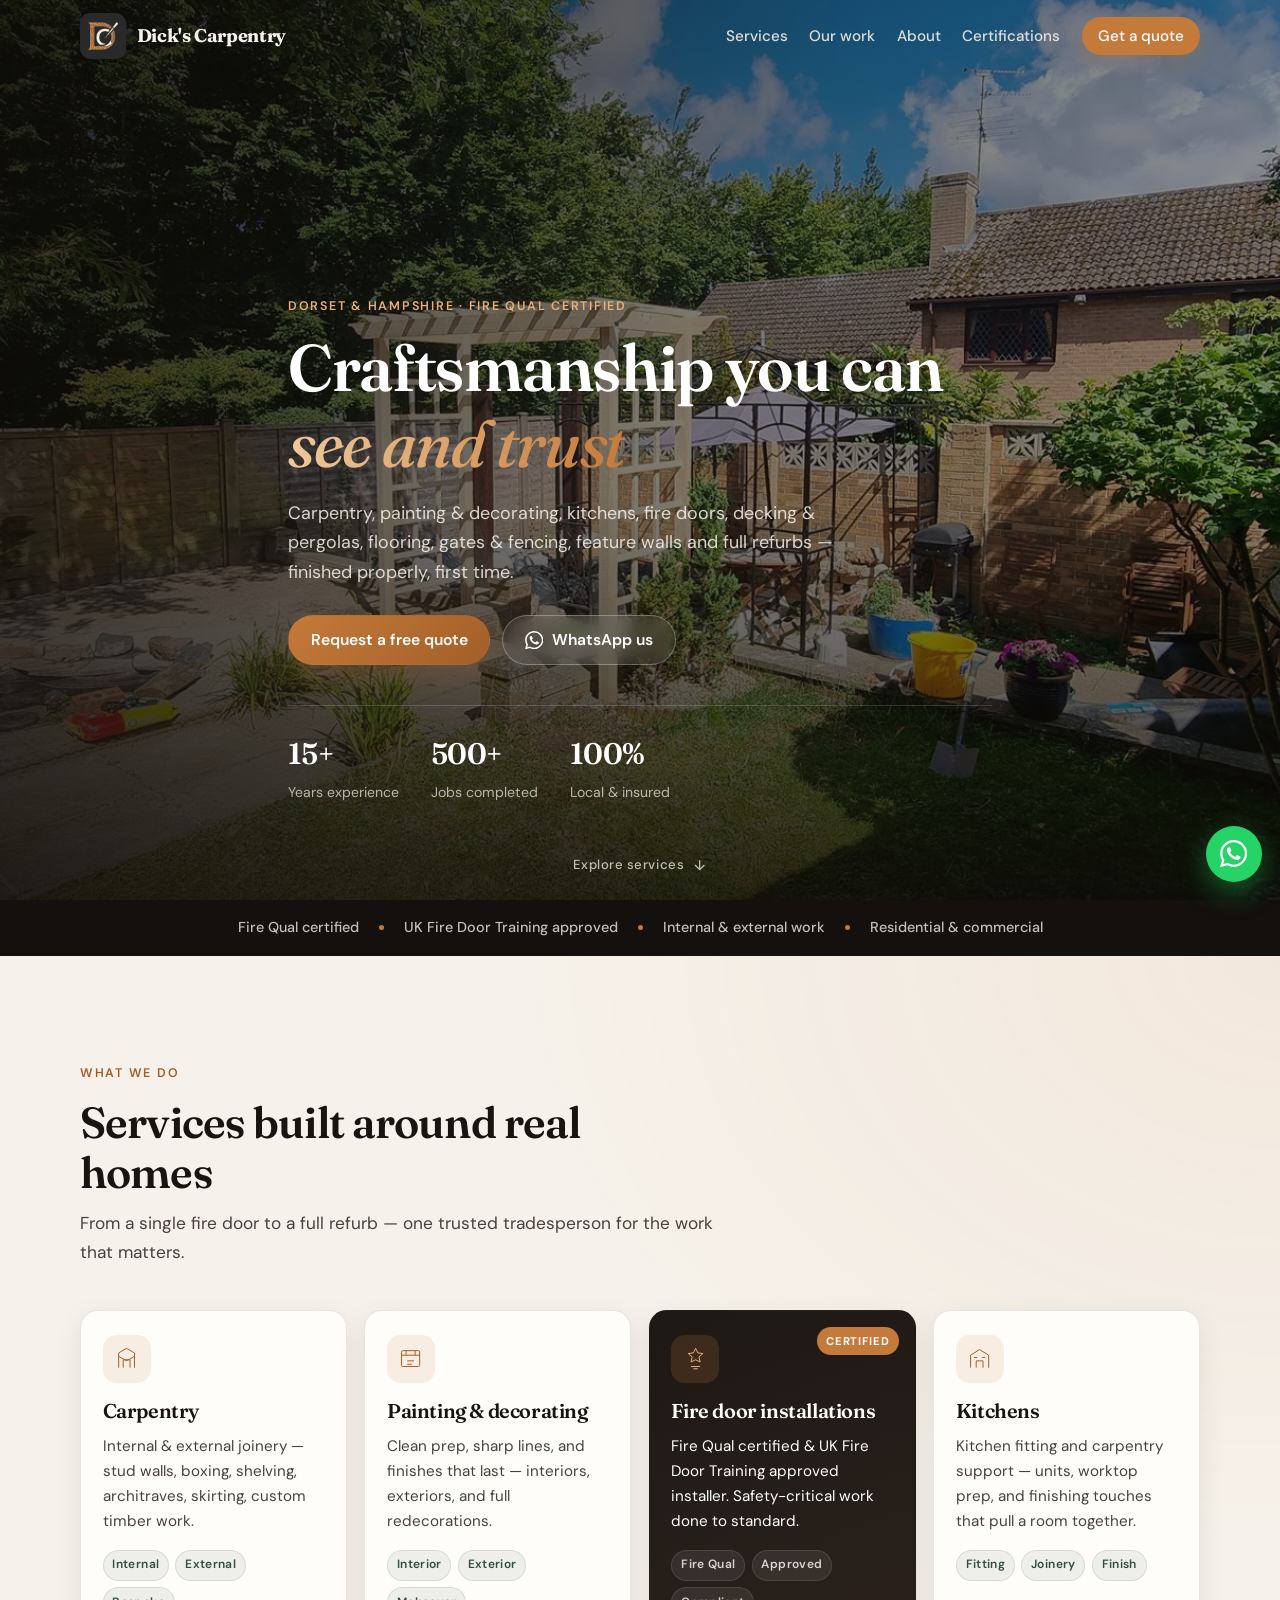
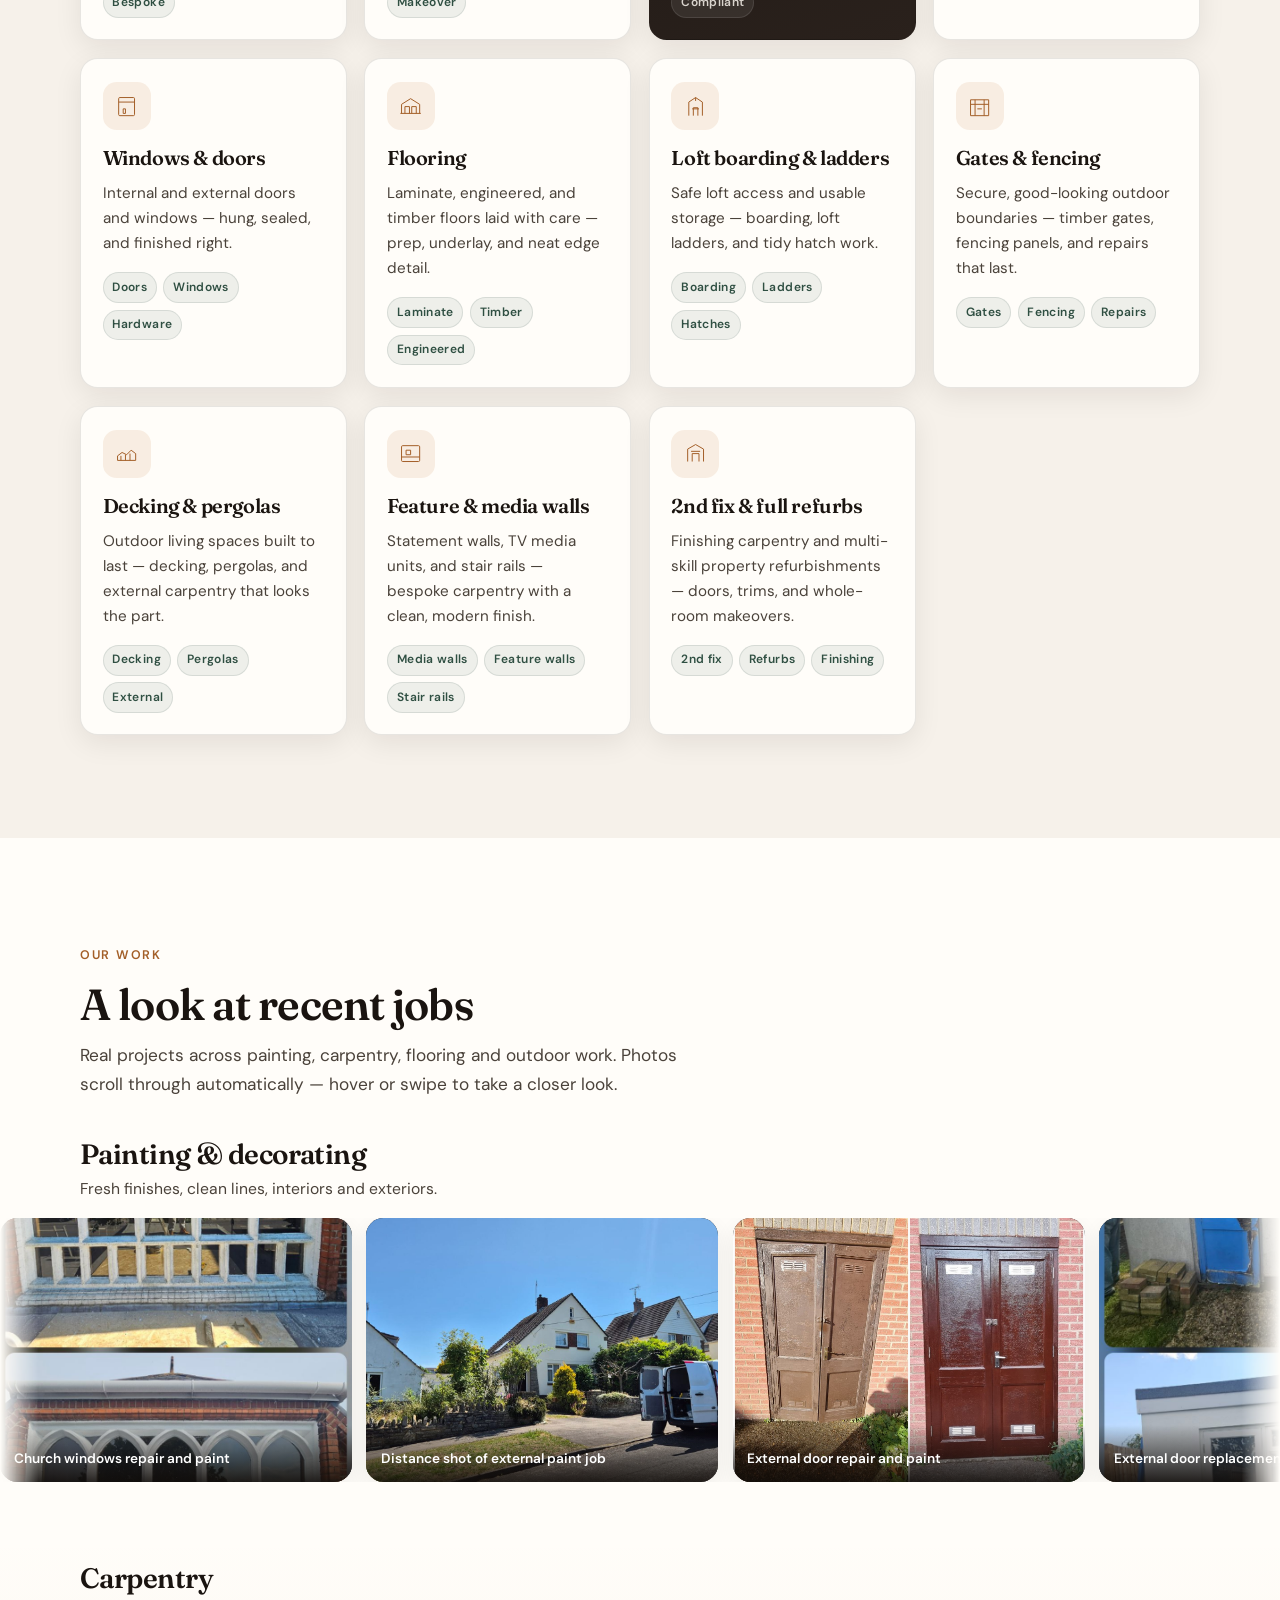
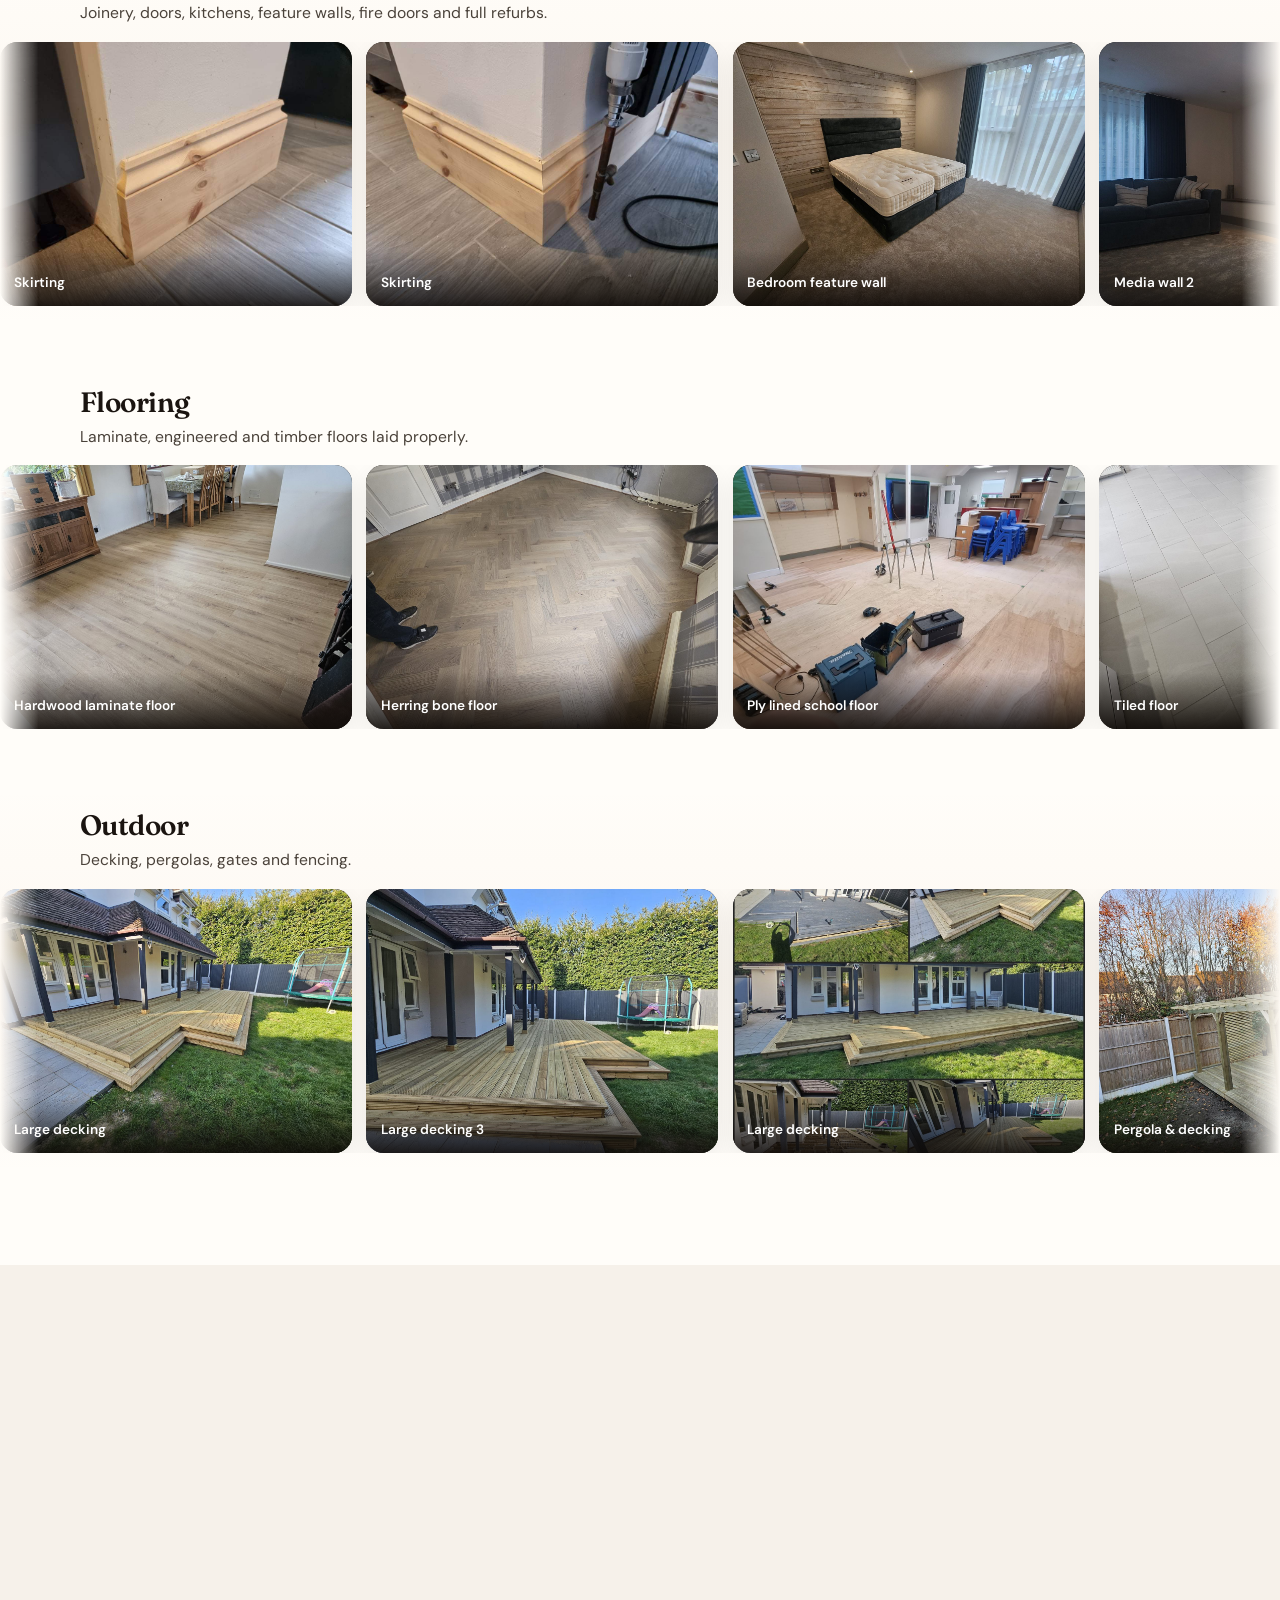
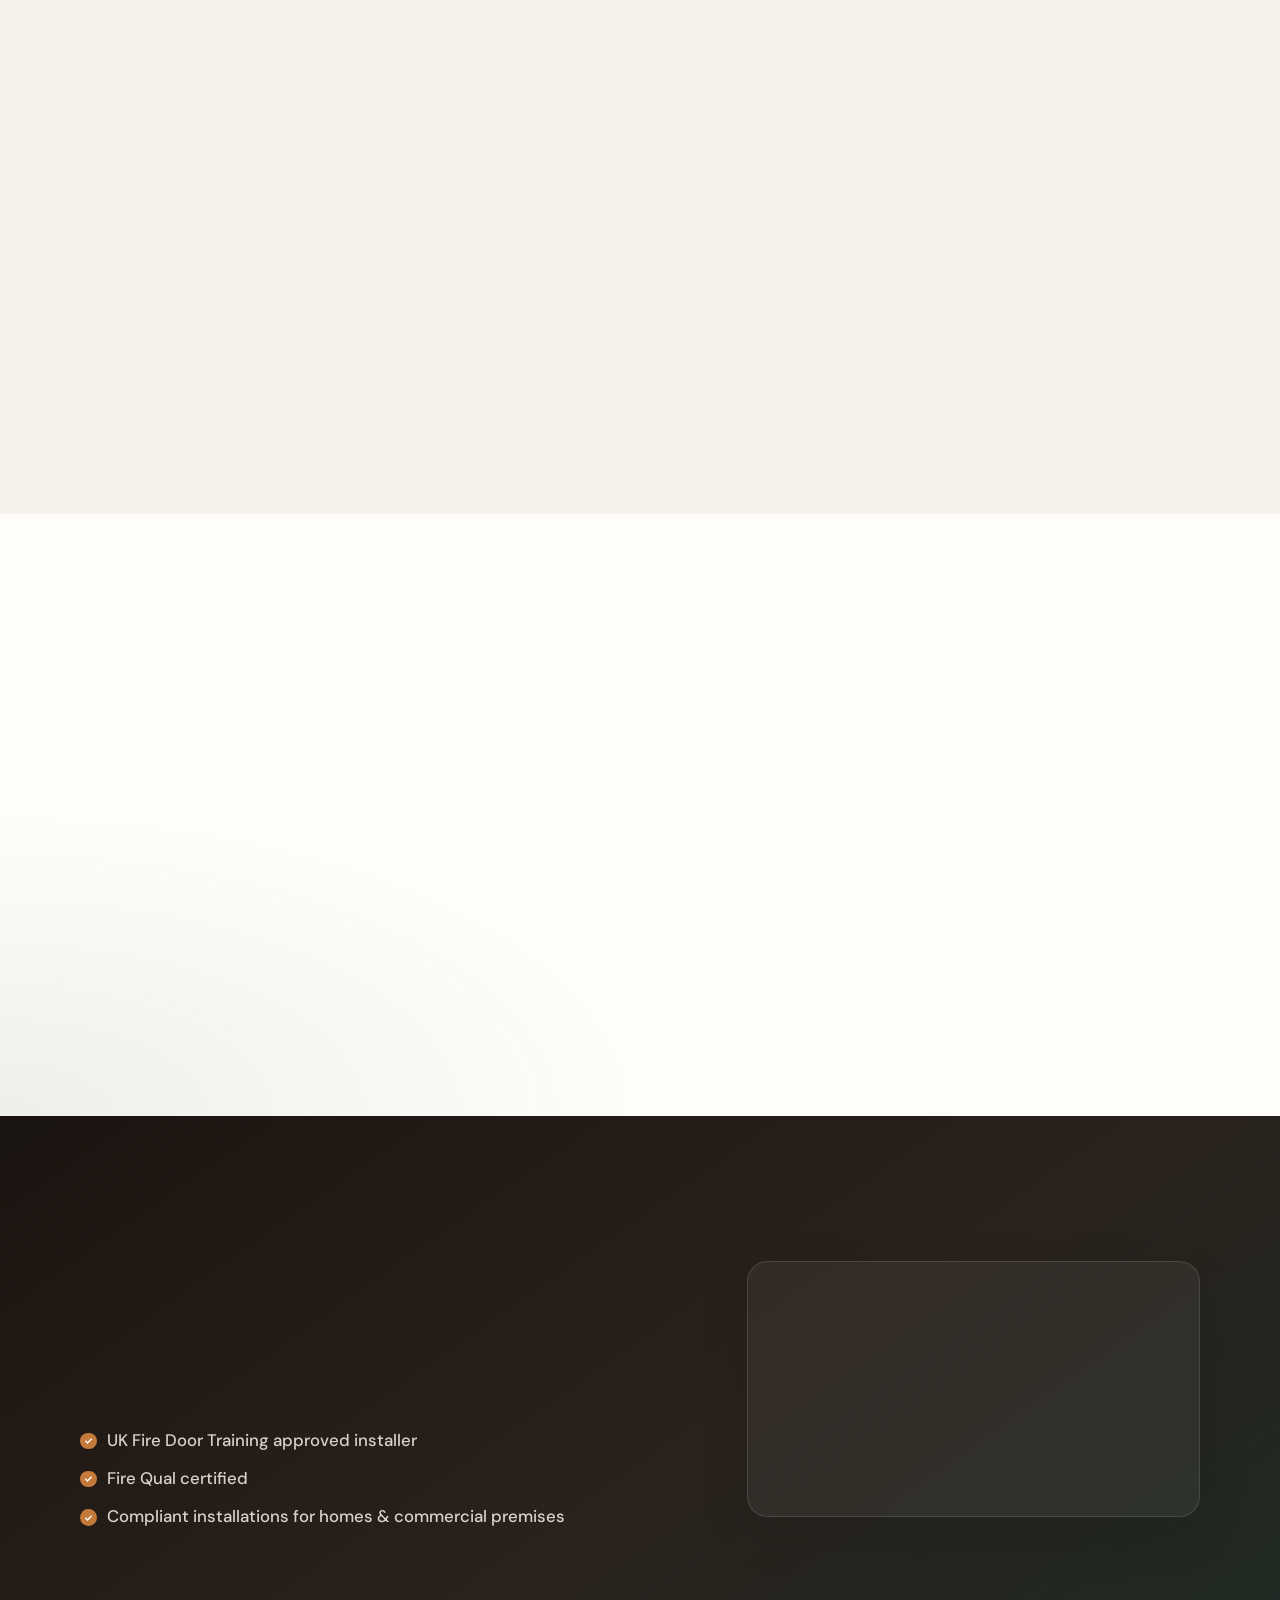
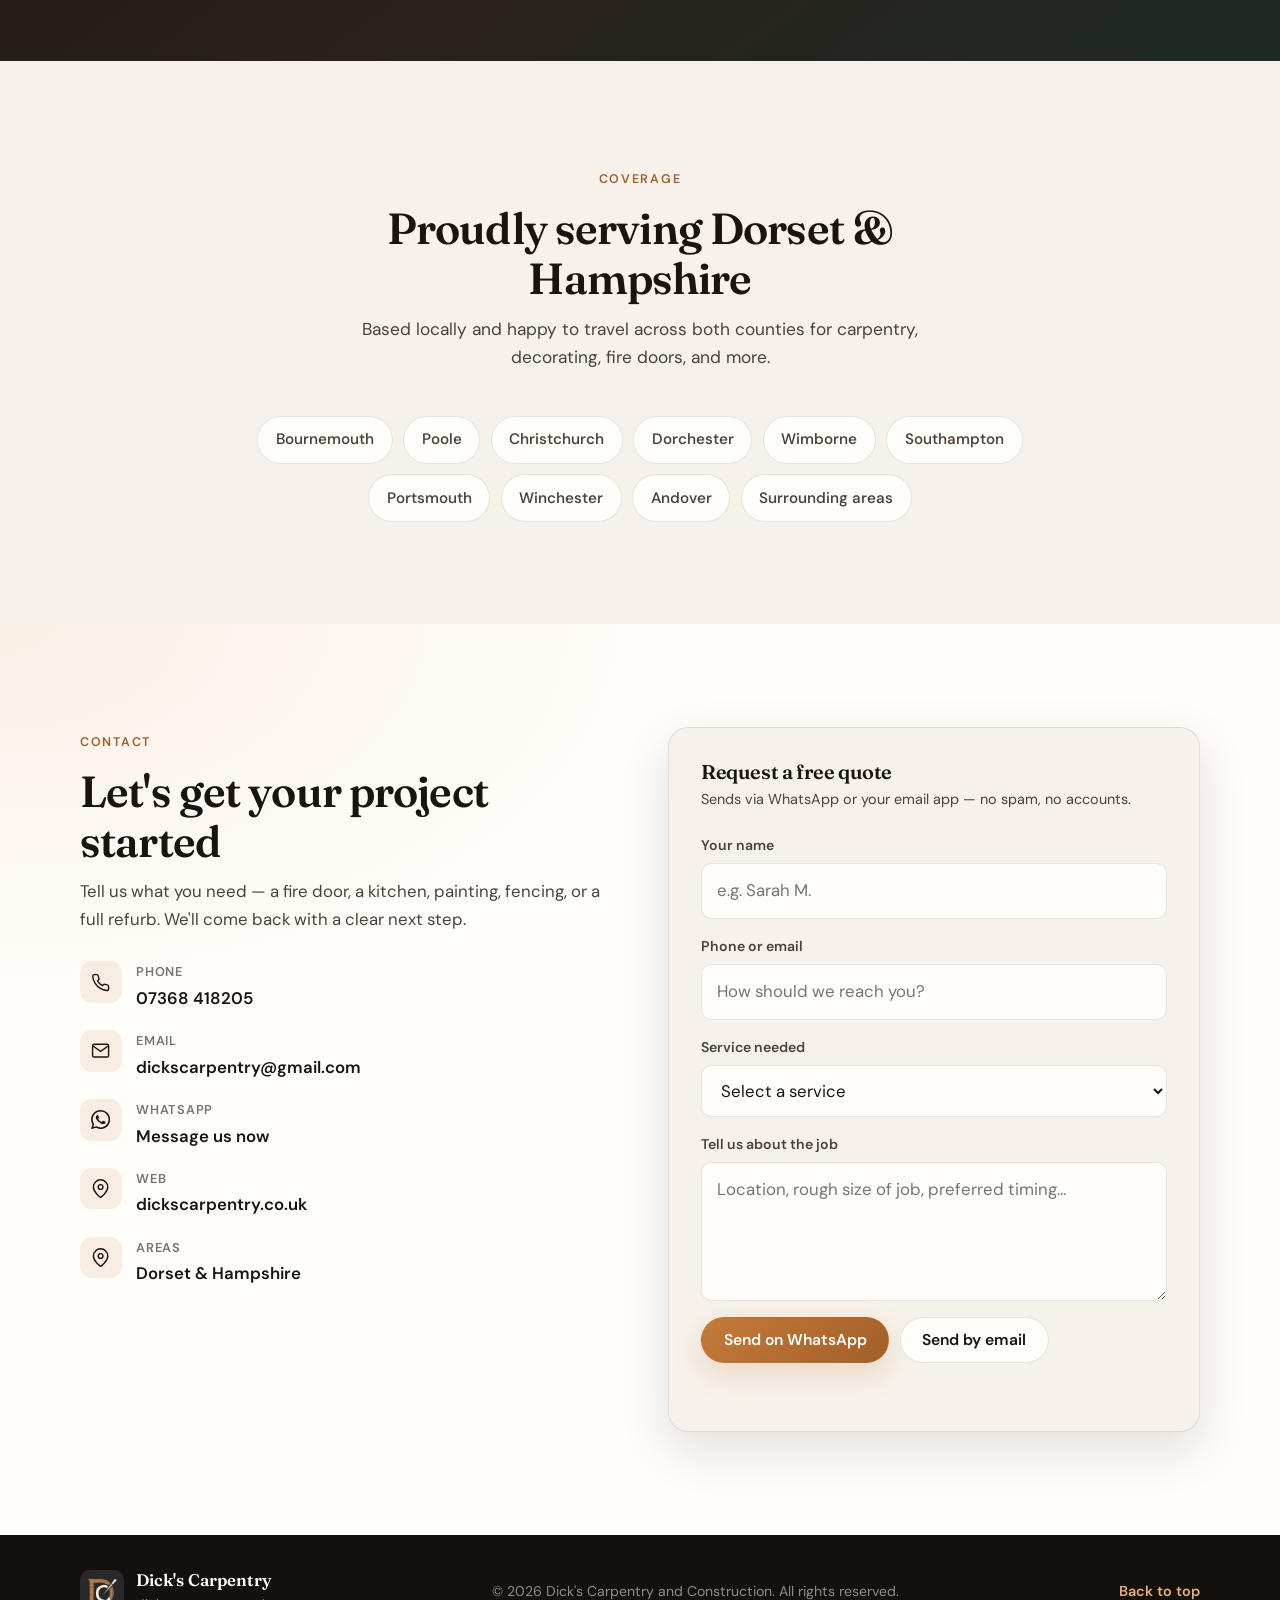
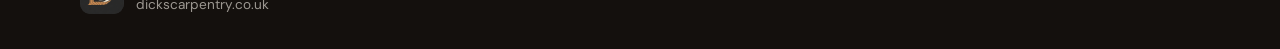
==== commit ab1c4897: "Add Dick's Carpentry logo to header, footer and favicon" ====
--- a/index.html
+++ b/index.html
@@ -11,7 +11,8 @@
   <meta property="og:url" content="https://dickscarpentry.co.uk" />
   <meta property="og:type" content="website" />
   <title>Dick's Carpentry | Carpentry, Painting & Fire Doors — Dorset & Hampshire</title>
-  <link rel="icon" href="assets/logo.png" type="image/png" />
+  <link rel="icon" href="assets/favicon.png?v=2" type="image/png" />
+  <link rel="apple-touch-icon" href="assets/logo.png?v=2" />
   <link rel="preconnect" href="https://fonts.googleapis.com" />
   <link rel="preconnect" href="https://fonts.gstatic.com" crossorigin />
   <link href="https://fonts.googleapis.com/css2?family=DM+Sans:ital,opsz,wght@0,9..40,400;0,9..40,500;0,9..40,600;0,9..40,700;1,9..40,400&family=Fraunces:opsz,wght@9..144,500;9..144,600;9..144,700&display=swap" rel="stylesheet" />
@@ -23,9 +24,7 @@
   <header class="site-header" id="top">
     <nav class="nav" aria-label="Primary">
       <a href="#top" class="nav__brand">
-        <!-- Drop your logo at assets/logo.png — falls back to monogram -->
-        <img class="nav__logo" src="assets/logo.png" alt="Dick's Carpentry" width="44" height="44" onerror="this.style.display='none'; this.nextElementSibling.style.display='grid'" />
-        <span class="nav__mark" aria-hidden="true">DC</span>
+        <img class="nav__logo" src="assets/logo.png?v=2" alt="Dick's Carpentry" width="48" height="48" />
         <span class="nav__name">Dick's Carpentry</span>
       </a>
       <button class="nav__toggle" type="button" aria-expanded="false" aria-controls="nav-menu" aria-label="Open menu">
@@ -235,7 +234,7 @@
       </div>
 
       <div id="work-showcases">
-        <!-- Filled by script from your SHOW- photos; sections stay until you pick images -->
+        <!-- Filled by script from renamed photos (generic camera names ignored) -->
         <div class="work-block" data-section="painting">
           <div class="container work-block__head">
             <h3>Painting &amp; decorating</h3>
@@ -557,7 +556,7 @@
   <footer class="site-footer">
     <div class="container footer__inner">
       <div class="footer__brand">
-        <span class="nav__mark">DC</span>
+        <img class="footer__logo" src="assets/logo.png?v=2" alt="" width="48" height="48" />
         <div>
           <strong>Dick's Carpentry</strong>
           <p>dickscarpentry.co.uk</p>
--- a/styles.css
+++ b/styles.css
@@ -267,11 +267,13 @@
 }
 
 .nav__logo {
-  width: 2.5rem;
-  height: 2.5rem;
-  object-fit: contain;
-  border-radius: 0.55rem;
-  background: #fff;
+  width: 2.85rem;
+  height: 2.85rem;
+  object-fit: cover;
+  border-radius: 0.7rem;
+  background: #2a2a28;
+  box-shadow: 0 4px 14px rgba(0, 0, 0, 0.25);
+  flex-shrink: 0;
 }
 
 .nav__mark {
@@ -1298,6 +1300,15 @@
   gap: 0.75rem;
 }
 
+.footer__logo {
+  width: 2.75rem;
+  height: 2.75rem;
+  object-fit: cover;
+  border-radius: 0.65rem;
+  background: #2a2a28;
+  flex-shrink: 0;
+}
+
 .footer__brand .nav__mark {
   display: grid;
 }
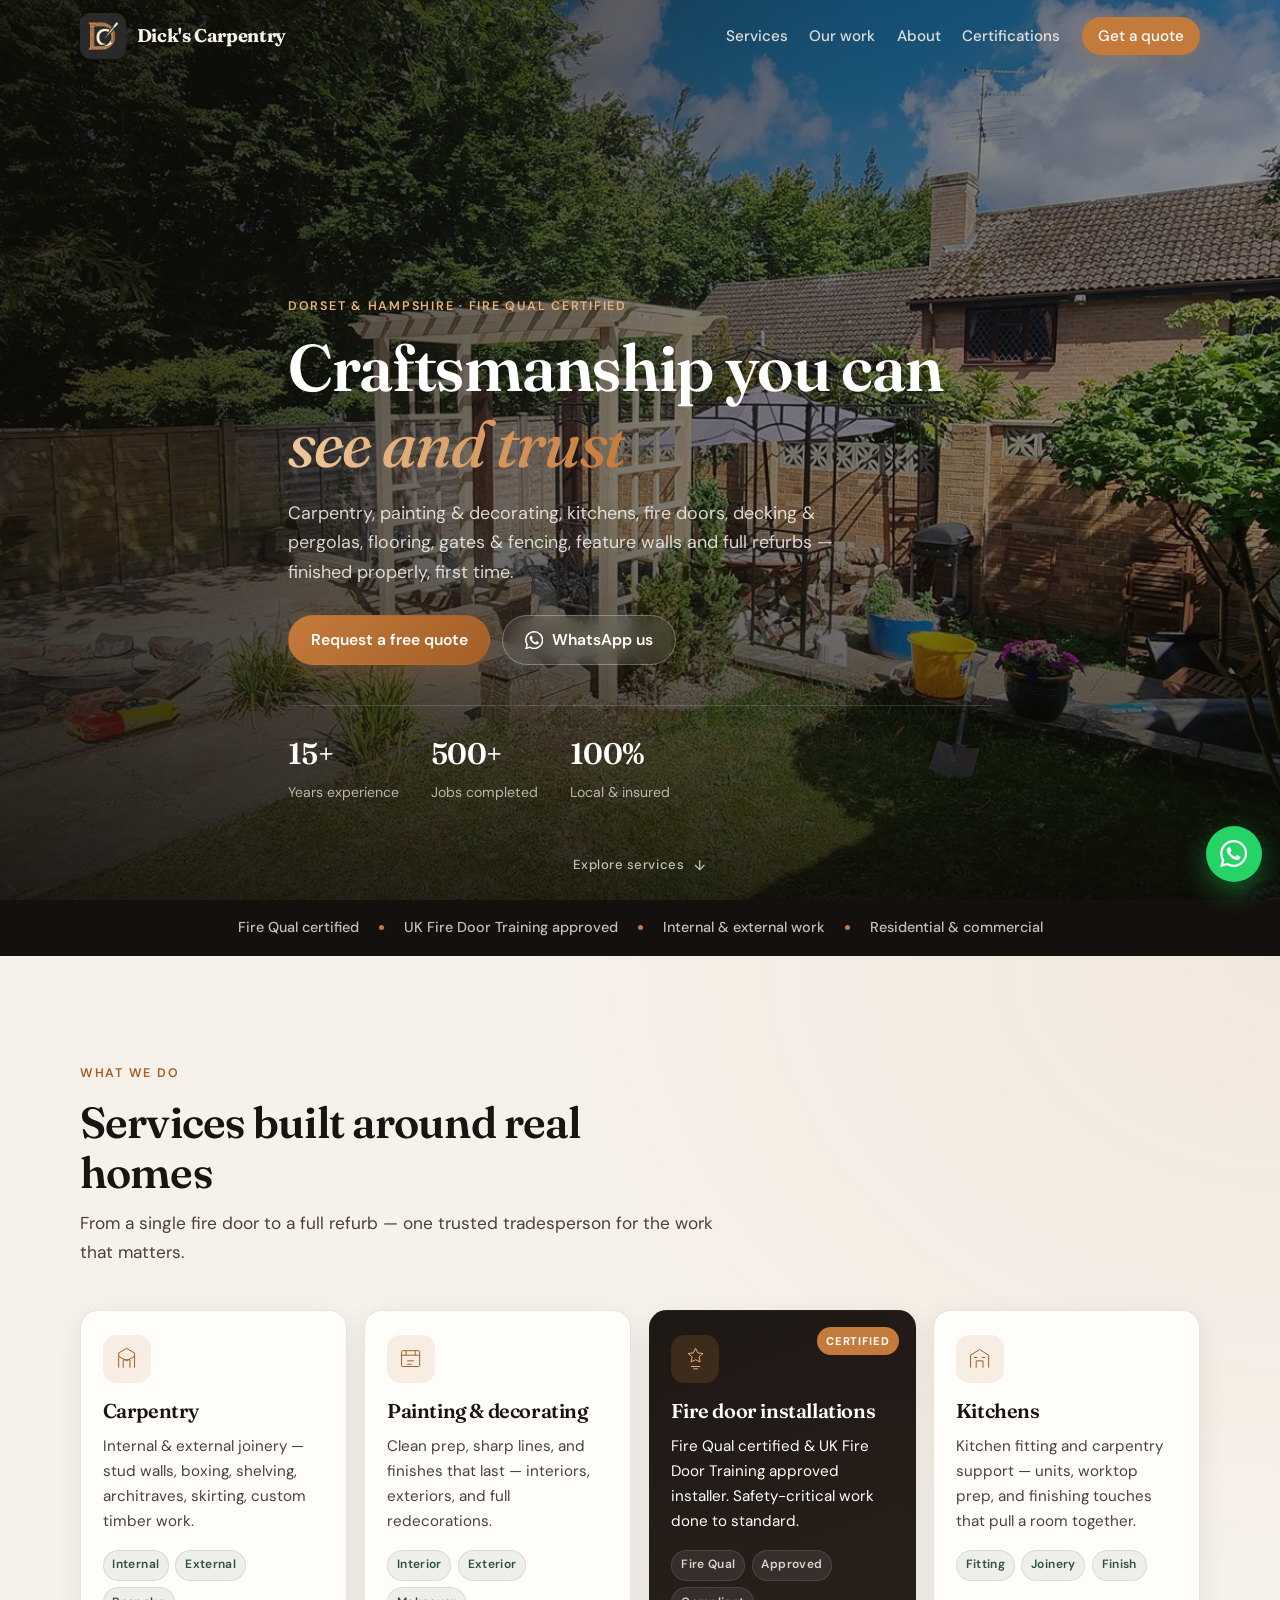
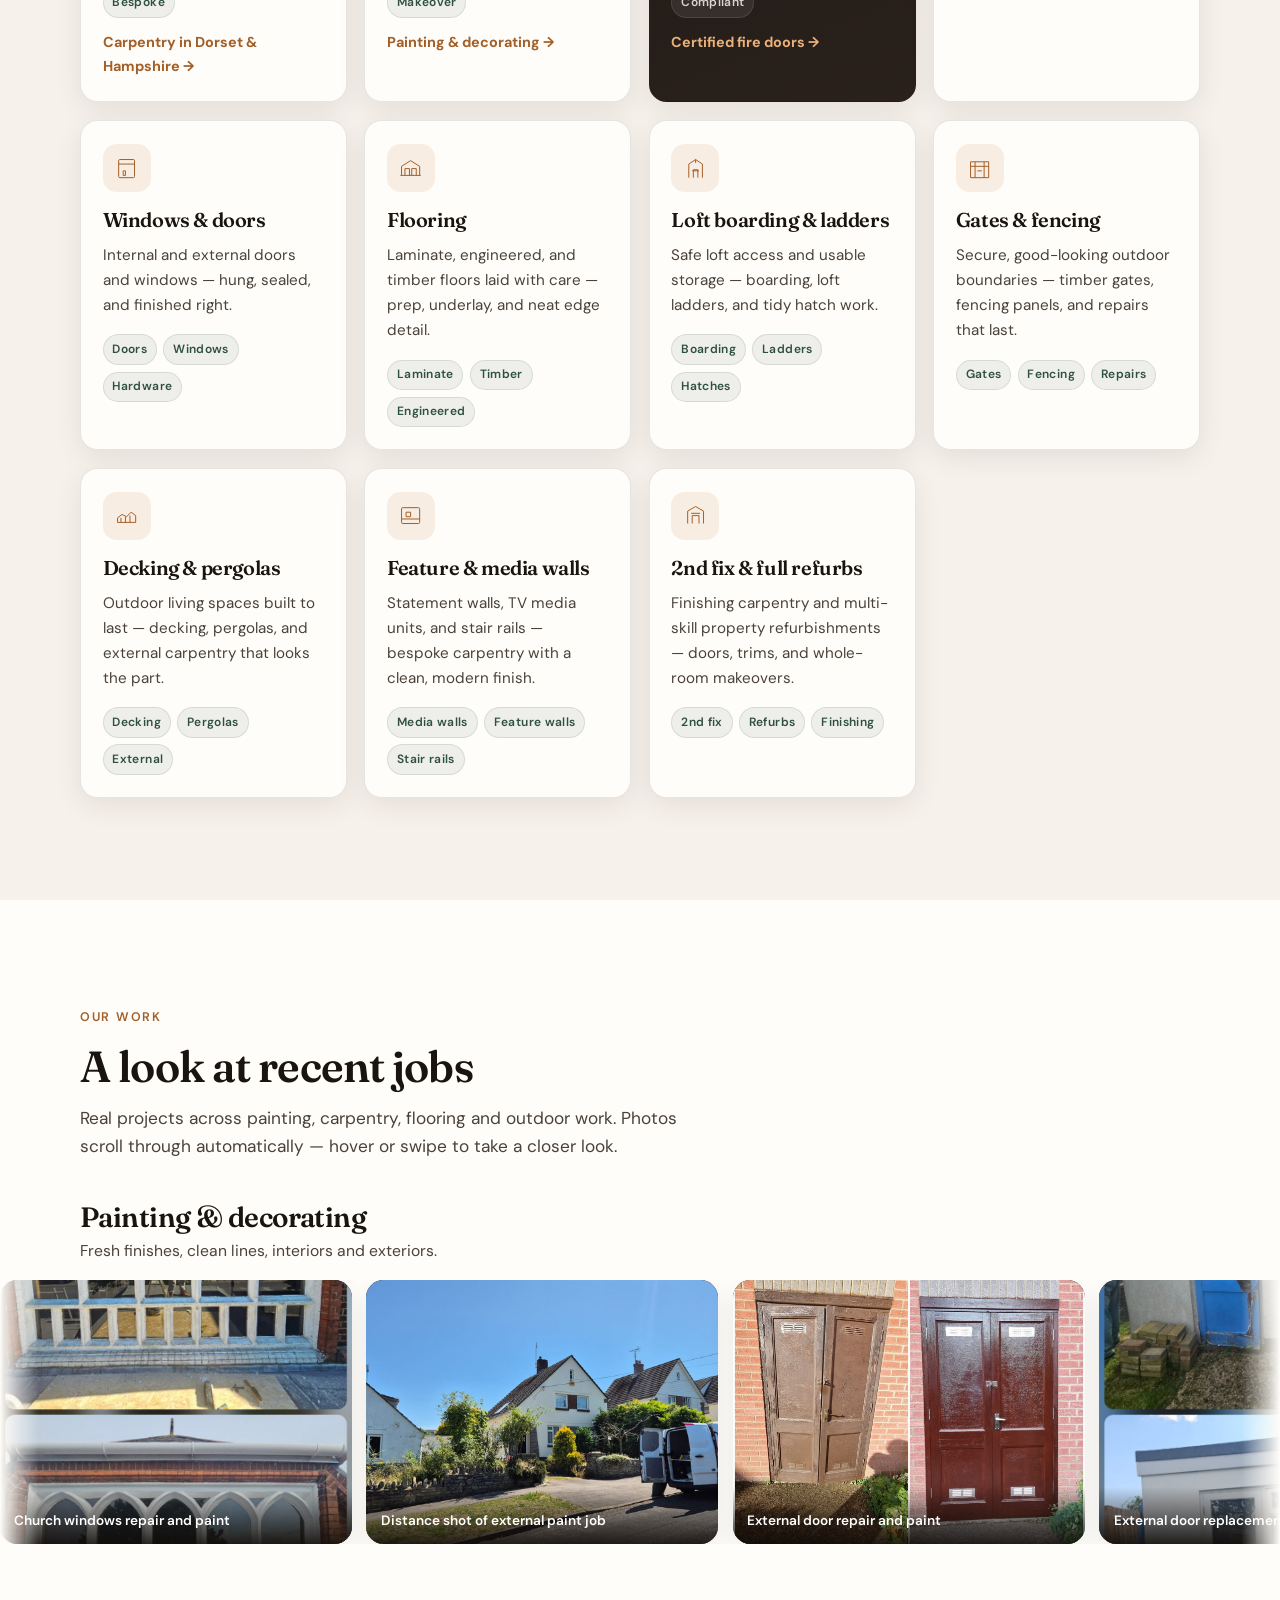
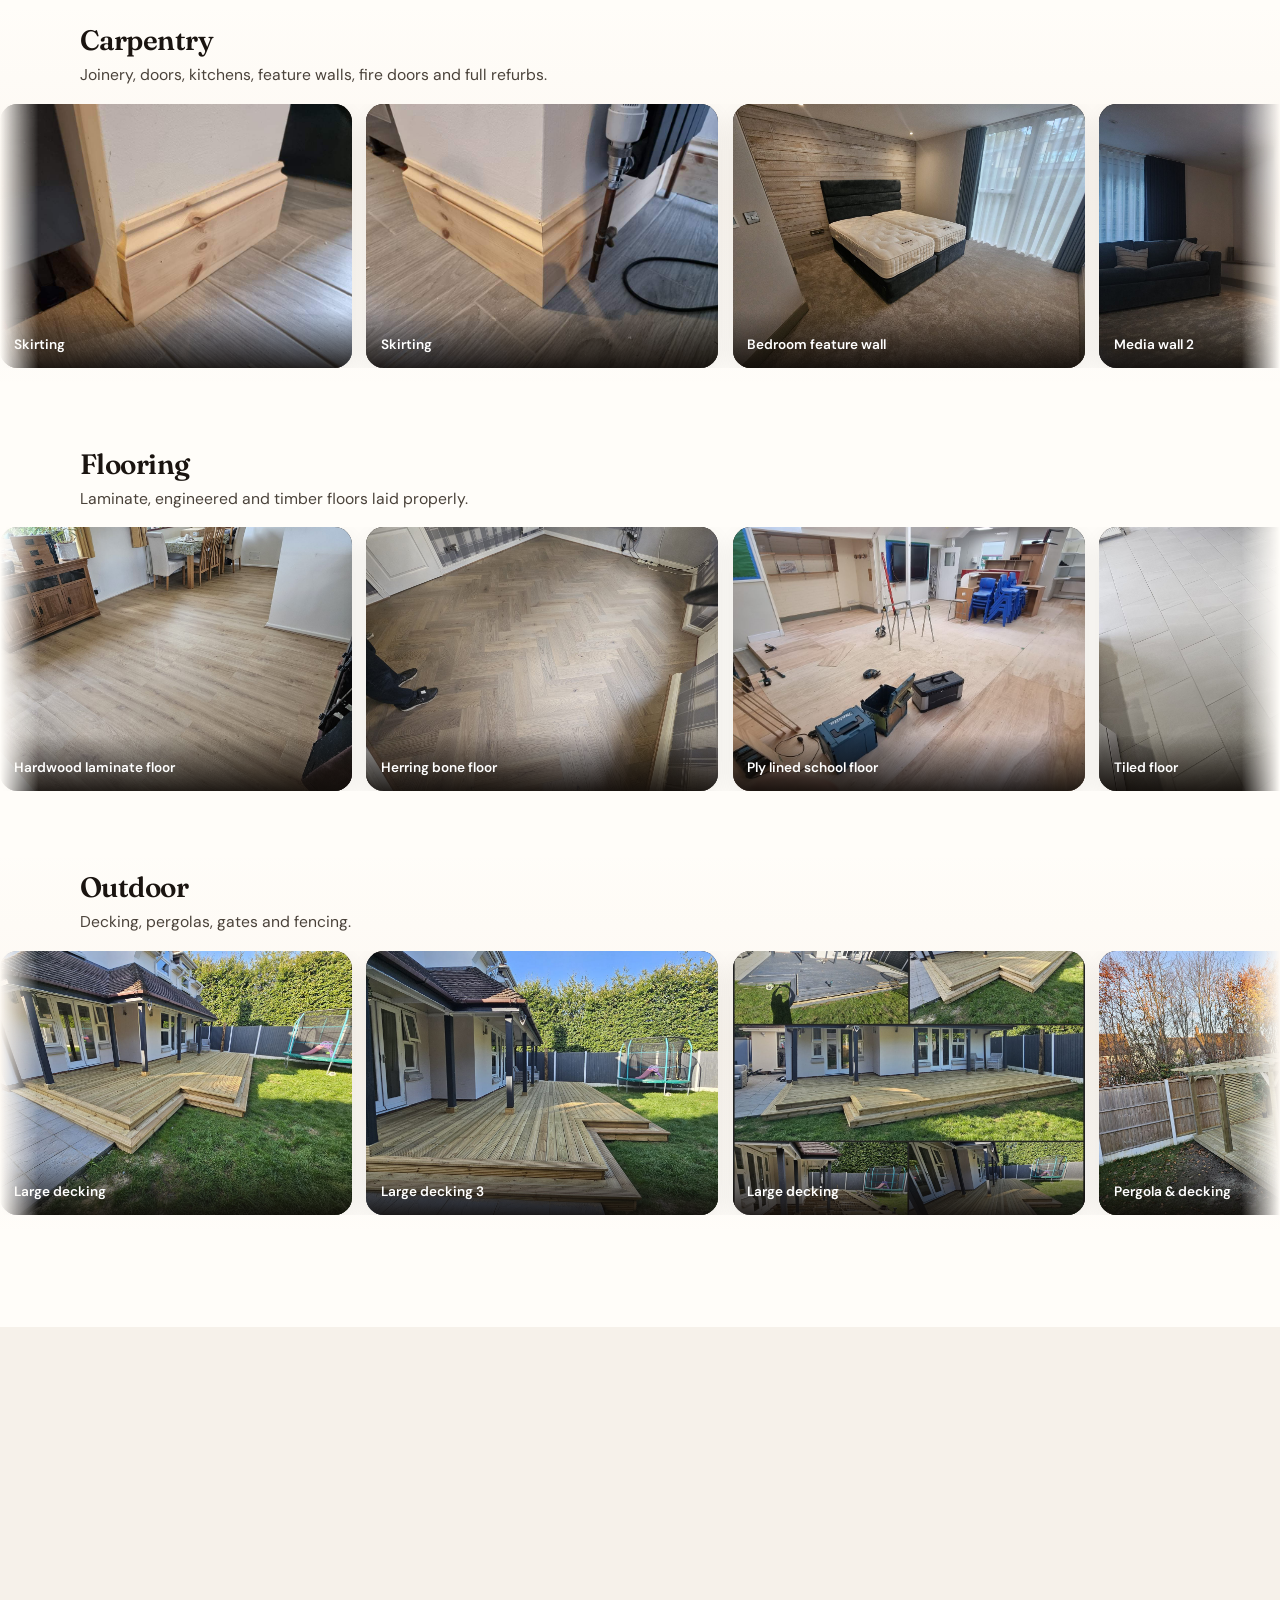
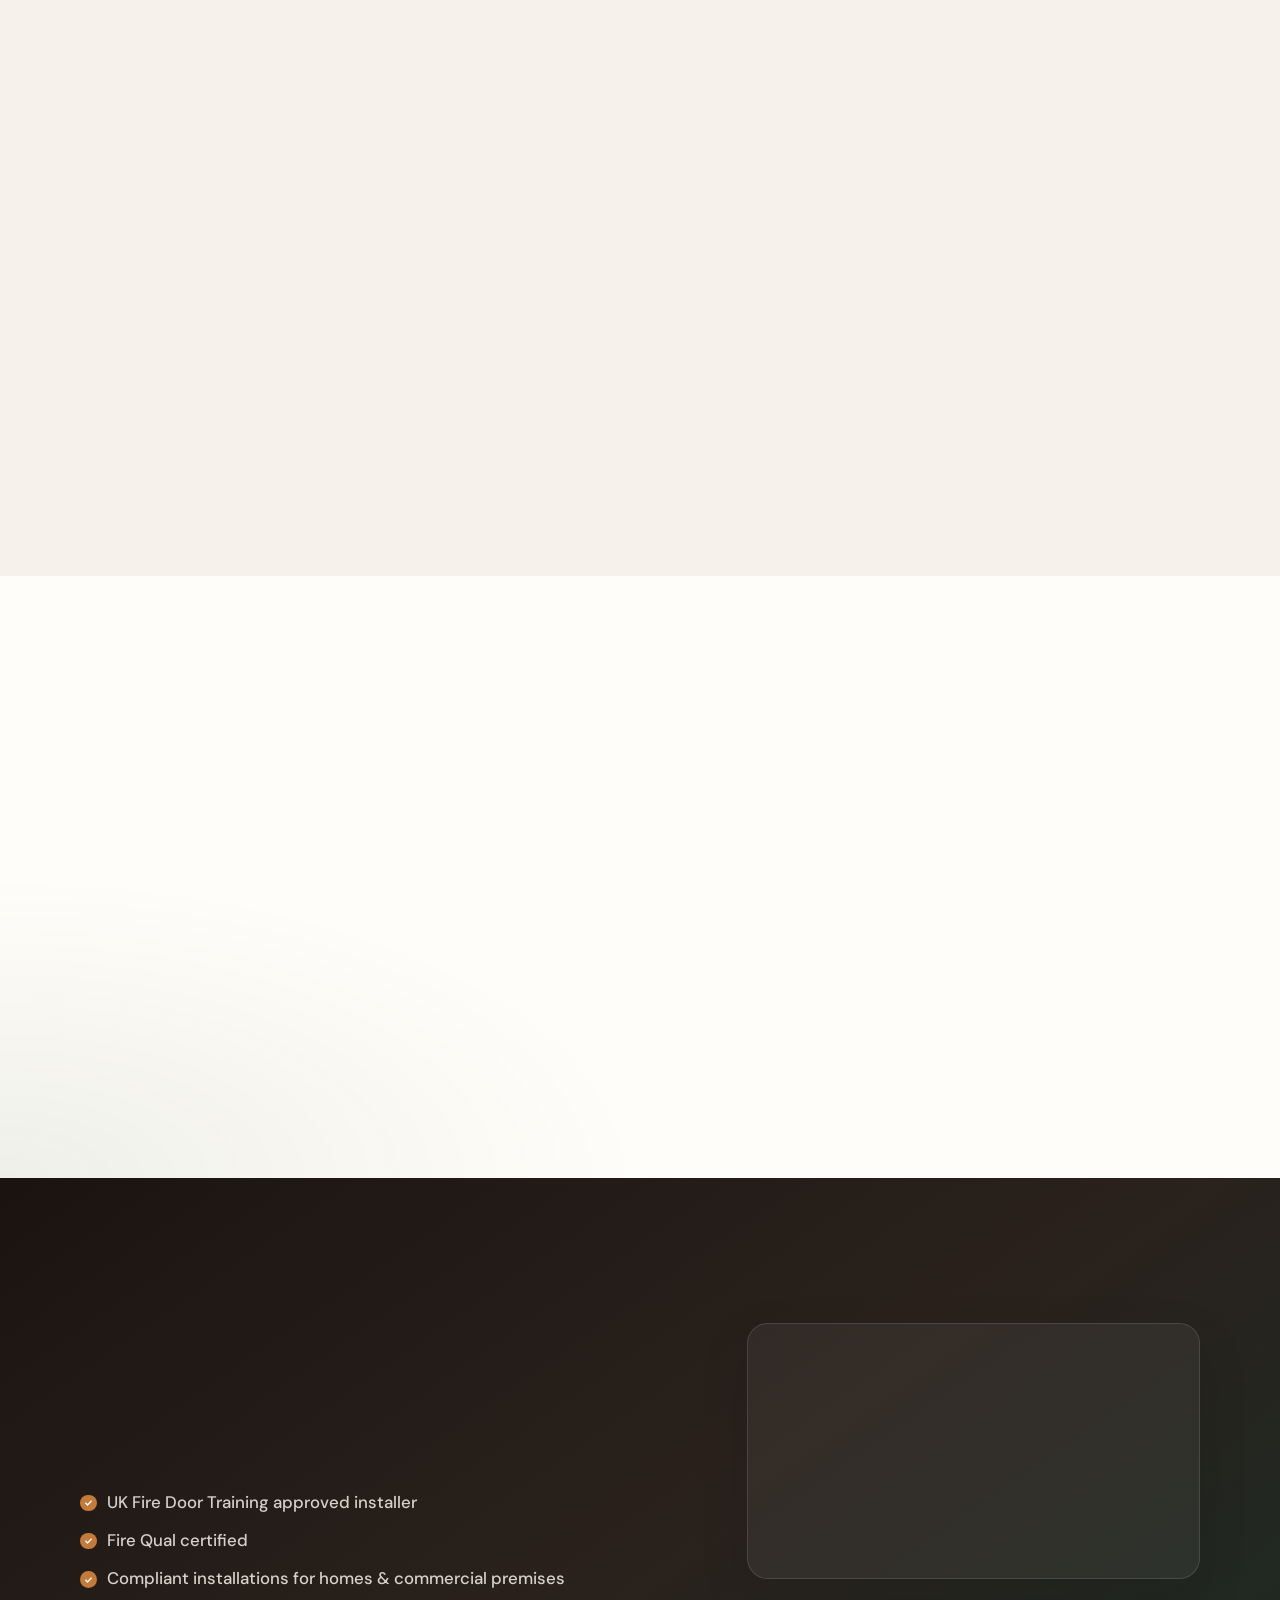
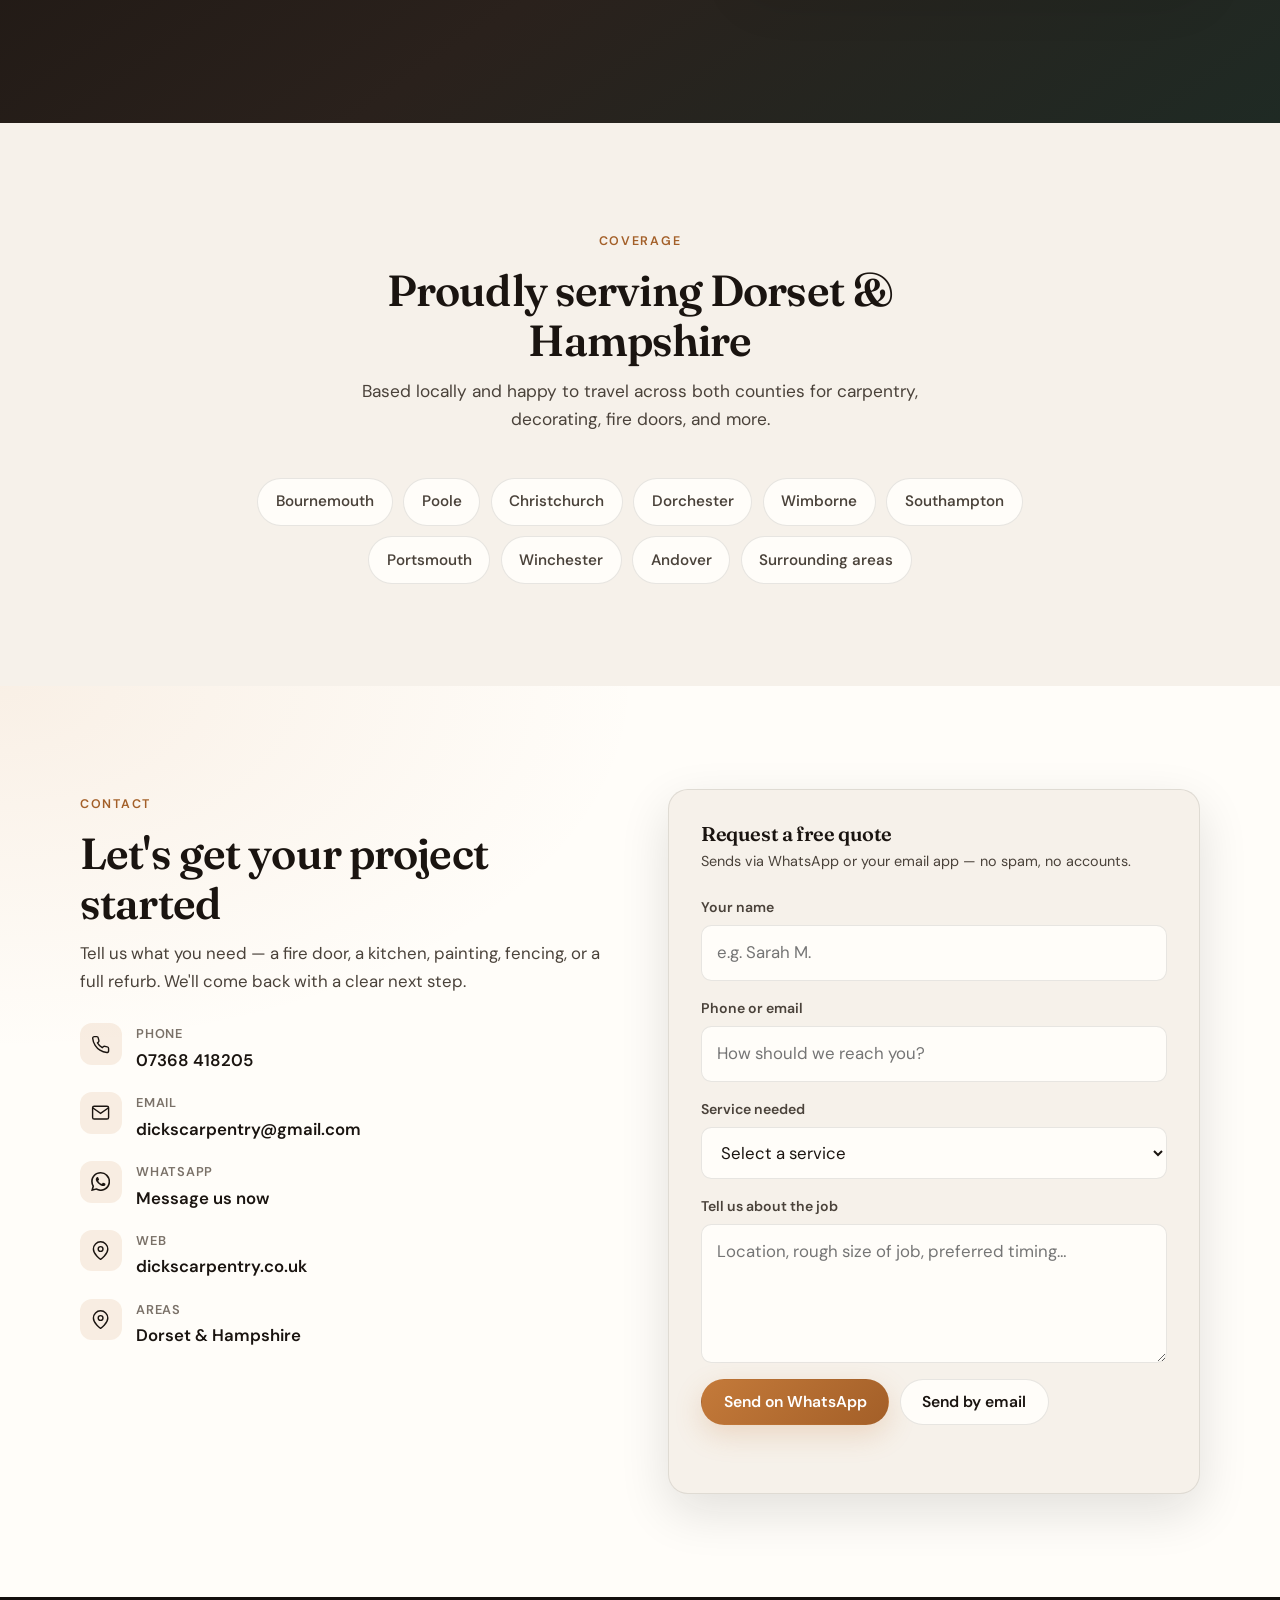
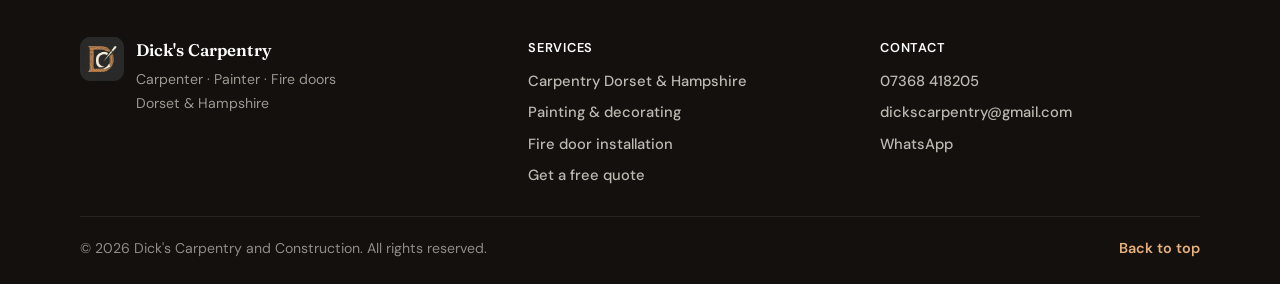
==== commit 9e0d699a: "SEO: local schema, service pages, sitemap, robots, stronger meta tags" ====
--- a/index.html
+++ b/index.html
@@ -1,22 +1,99 @@
 <!DOCTYPE html>
-<html lang="en">
+<html lang="en-GB">
 <head>
   <meta charset="UTF-8" />
   <meta name="viewport" content="width=device-width, initial-scale=1.0" />
-  <meta name="description" content="Dick's Carpentry — quality carpentry, painting & decorating, fire doors, kitchens, flooring and more across Dorset & Hampshire. Fire Qual certified. dickscarpentry.co.uk" />
-  <meta name="keywords" content="carpentry Dorset, painting Hampshire, fire door installation, kitchens, flooring, loft boarding, gates fencing, Dick's Carpentry" />
+  <title>Dick's Carpentry | Carpenter, Painter &amp; Fire Doors in Dorset &amp; Hampshire</title>
+  <meta name="description" content="Local carpenter covering Dorset &amp; Hampshire. Carpentry, painting &amp; decorating, certified fire doors, kitchens, flooring, gates &amp; fencing. Free quotes. Call 07368 418205." />
+  <meta name="keywords" content="carpenter Dorset, carpenter Hampshire, fire door installer Dorset, painting and decorating Dorset, carpentry Bournemouth, carpentry Poole, kitchen fitting Hampshire, Dick's Carpentry" />
+  <meta name="author" content="Dick's Carpentry" />
+  <meta name="robots" content="index, follow, max-image-preview:large" />
+  <meta name="geo.region" content="GB-DOR" />
+  <meta name="geo.placename" content="Dorset, Hampshire" />
   <meta name="theme-color" content="#1a1410" />
-  <meta property="og:title" content="Dick's Carpentry | Dorset & Hampshire" />
-  <meta property="og:description" content="Carpentry, painting & decorating, fire doors, kitchens, windows & doors, flooring, loft work, gates & fencing." />
-  <meta property="og:url" content="https://dickscarpentry.co.uk" />
+  <link rel="canonical" href="https://dickscarpentry.co.uk/" />
+
+  <meta property="og:title" content="Dick's Carpentry | Dorset &amp; Hampshire" />
+  <meta property="og:description" content="Carpentry, painting &amp; decorating, certified fire doors, kitchens, flooring, gates &amp; fencing across Dorset and Hampshire. Free no-obligation quotes." />
+  <meta property="og:url" content="https://dickscarpentry.co.uk/" />
   <meta property="og:type" content="website" />
-  <title>Dick's Carpentry | Carpentry, Painting & Fire Doors — Dorset & Hampshire</title>
-  <link rel="icon" href="assets/favicon.png?v=2" type="image/png" />
-  <link rel="apple-touch-icon" href="assets/logo.png?v=2" />
+  <meta property="og:locale" content="en_GB" />
+  <meta property="og:site_name" content="Dick's Carpentry" />
+  <meta property="og:image" content="https://dickscarpentry.co.uk/assets/logo.png" />
+  <meta property="og:image:alt" content="Dick's Carpentry logo" />
+
+  <meta name="twitter:card" content="summary" />
+  <meta name="twitter:title" content="Dick's Carpentry | Dorset &amp; Hampshire" />
+  <meta name="twitter:description" content="Carpenter, painter and certified fire door installer serving Dorset and Hampshire." />
+  <meta name="twitter:image" content="https://dickscarpentry.co.uk/assets/logo.png" />
+
+  <link rel="icon" href="assets/favicon.png?v=3" type="image/png" />
+  <link rel="apple-touch-icon" href="assets/logo.png?v=3" />
   <link rel="preconnect" href="https://fonts.googleapis.com" />
   <link rel="preconnect" href="https://fonts.gstatic.com" crossorigin />
   <link href="https://fonts.googleapis.com/css2?family=DM+Sans:ital,opsz,wght@0,9..40,400;0,9..40,500;0,9..40,600;0,9..40,700;1,9..40,400&family=Fraunces:opsz,wght@9..144,500;9..144,600;9..144,700&display=swap" rel="stylesheet" />
   <link rel="stylesheet" href="styles.css" />
+
+  <script type="application/ld+json">
+  {
+    "@context": "https://schema.org",
+    "@type": "HomeAndConstructionBusiness",
+    "@id": "https://dickscarpentry.co.uk/#business",
+    "name": "Dick's Carpentry",
+    "alternateName": "Dicks Carpentry and Construction",
+    "url": "https://dickscarpentry.co.uk/",
+    "logo": "https://dickscarpentry.co.uk/assets/logo.png",
+    "image": "https://dickscarpentry.co.uk/assets/hero.jpg",
+    "description": "Quality carpentry, painting and decorating, certified fire door installation, kitchens, flooring, gates and fencing across Dorset and Hampshire.",
+    "telephone": "+447368418205",
+    "email": "dickscarpentry@gmail.com",
+    "priceRange": "££",
+    "currenciesAccepted": "GBP",
+    "paymentAccepted": "Cash, Bank Transfer",
+    "areaServed": [
+      { "@type": "AdministrativeArea", "name": "Dorset" },
+      { "@type": "AdministrativeArea", "name": "Hampshire" },
+      { "@type": "City", "name": "Bournemouth" },
+      { "@type": "City", "name": "Poole" },
+      { "@type": "City", "name": "Christchurch" },
+      { "@type": "City", "name": "Southampton" },
+      { "@type": "City", "name": "Portsmouth" },
+      { "@type": "City", "name": "Winchester" }
+    ],
+    "knowsAbout": [
+      "Carpentry",
+      "Fire door installation",
+      "Painting and decorating",
+      "Kitchen fitting",
+      "Flooring",
+      "Gates and fencing",
+      "Decking and pergolas"
+    ],
+    "hasOfferCatalog": {
+      "@type": "OfferCatalog",
+      "name": "Trade services",
+      "itemListElement": [
+        { "@type": "Offer", "itemOffered": { "@type": "Service", "name": "Carpentry", "url": "https://dickscarpentry.co.uk/carpentry.html" } },
+        { "@type": "Offer", "itemOffered": { "@type": "Service", "name": "Painting and decorating", "url": "https://dickscarpentry.co.uk/painting-decorating.html" } },
+        { "@type": "Offer", "itemOffered": { "@type": "Service", "name": "Fire door installation", "url": "https://dickscarpentry.co.uk/fire-doors.html" } },
+        { "@type": "Offer", "itemOffered": { "@type": "Service", "name": "Kitchens" } },
+        { "@type": "Offer", "itemOffered": { "@type": "Service", "name": "Flooring" } },
+        { "@type": "Offer", "itemOffered": { "@type": "Service", "name": "Gates and fencing" } },
+        { "@type": "Offer", "itemOffered": { "@type": "Service", "name": "Decking and pergolas" } }
+      ]
+    },
+    "sameAs": [
+      "https://wa.me/447368418205"
+    ],
+    "contactPoint": {
+      "@type": "ContactPoint",
+      "telephone": "+447368418205",
+      "contactType": "customer service",
+      "areaServed": ["Dorset", "Hampshire"],
+      "availableLanguage": "English"
+    }
+  }
+  </script>
 </head>
 <body>
   <a class="skip-link" href="#main">Skip to content</a>
@@ -24,7 +101,7 @@
   <header class="site-header" id="top">
     <nav class="nav" aria-label="Primary">
       <a href="#top" class="nav__brand">
-        <img class="nav__logo" src="assets/logo.png?v=2" alt="Dick's Carpentry" width="48" height="48" />
+        <img class="nav__logo" src="assets/logo.png?v=3" alt="Dick's Carpentry logo" width="48" height="48" />
         <span class="nav__name">Dick's Carpentry</span>
       </a>
       <button class="nav__toggle" type="button" aria-expanded="false" aria-controls="nav-menu" aria-label="Open menu">
@@ -124,6 +201,7 @@
             <h3>Carpentry</h3>
             <p>Internal &amp; external joinery — stud walls, boxing, shelving, architraves, skirting, custom timber work.</p>
             <ul class="service-card__tags"><li>Internal</li><li>External</li><li>Bespoke</li></ul>
+            <a class="service-card__link" href="carpentry.html">Carpentry in Dorset &amp; Hampshire →</a>
           </article>
 
           <article class="service-card reveal" data-service>
@@ -133,6 +211,7 @@
             <h3>Painting &amp; decorating</h3>
             <p>Clean prep, sharp lines, and finishes that last — interiors, exteriors, and full redecorations.</p>
             <ul class="service-card__tags"><li>Interior</li><li>Exterior</li><li>Makeover</li></ul>
+            <a class="service-card__link" href="painting-decorating.html">Painting &amp; decorating →</a>
           </article>
 
           <article class="service-card service-card--featured reveal" data-service>
@@ -143,6 +222,7 @@
             <h3>Fire door installations</h3>
             <p>Fire Qual certified &amp; UK Fire Door Training approved installer. Safety-critical work done to standard.</p>
             <ul class="service-card__tags"><li>Fire Qual</li><li>Approved</li><li>Compliant</li></ul>
+            <a class="service-card__link" href="fire-doors.html">Certified fire doors →</a>
           </article>
 
           <article class="service-card reveal" data-service>
@@ -554,14 +634,30 @@
   </main>
 
   <footer class="site-footer">
-    <div class="container footer__inner">
+    <div class="container footer__grid">
       <div class="footer__brand">
-        <img class="footer__logo" src="assets/logo.png?v=2" alt="" width="48" height="48" />
+        <img class="footer__logo" src="assets/logo.png?v=3" alt="" width="48" height="48" />
         <div>
           <strong>Dick's Carpentry</strong>
-          <p>dickscarpentry.co.uk</p>
-        </div>
-      </div>
+          <p>Carpenter · Painter · Fire doors</p>
+          <p>Dorset &amp; Hampshire</p>
+        </div>
+      </div>
+      <nav class="footer__nav" aria-label="Popular services">
+        <strong>Services</strong>
+        <a href="carpentry.html">Carpentry Dorset &amp; Hampshire</a>
+        <a href="painting-decorating.html">Painting &amp; decorating</a>
+        <a href="fire-doors.html">Fire door installation</a>
+        <a href="#contact">Get a free quote</a>
+      </nav>
+      <div class="footer__contact">
+        <strong>Contact</strong>
+        <a href="tel:+447368418205">07368 418205</a>
+        <a href="mailto:dickscarpentry@gmail.com">dickscarpentry@gmail.com</a>
+        <a href="https://wa.me/447368418205">WhatsApp</a>
+      </div>
+    </div>
+    <div class="container footer__bottom">
       <p class="footer__copy">&copy; <span id="year"></span> Dick's Carpentry and Construction. All rights reserved.</p>
       <a href="#top" class="footer__top">Back to top</a>
     </div>
--- a/styles.css
+++ b/styles.css
@@ -660,6 +660,23 @@
   border: 1px solid rgba(47, 79, 66, 0.12);
 }
 
+.service-card__link {
+  display: inline-block;
+  margin-top: 0.85rem;
+  font-size: 0.9rem;
+  font-weight: 700;
+  color: var(--copper-deep);
+  text-decoration: none;
+}
+
+.service-card__link:hover {
+  text-decoration: underline;
+}
+
+.service-card--featured .service-card__link {
+  color: #e8b07a;
+}
+
 /* Work showcases / auto carousels */
 .work {
   background: var(--bg-elevated);
@@ -1283,20 +1300,19 @@
 .site-footer {
   background: var(--charcoal);
   color: rgba(246, 241, 234, 0.7);
-  padding: 2rem 0;
-}
-
-.footer__inner {
-  display: flex;
-  flex-wrap: wrap;
-  align-items: center;
-  justify-content: space-between;
-  gap: 1rem;
+  padding: 2.5rem 0 1.5rem;
+}
+
+.footer__grid {
+  display: grid;
+  grid-template-columns: 1.3fr 1fr 1fr;
+  gap: 1.75rem 2rem;
+  margin-bottom: 1.75rem;
 }
 
 .footer__brand {
   display: flex;
-  align-items: center;
+  align-items: flex-start;
   gap: 0.75rem;
 }
 
@@ -1309,20 +1325,56 @@
   flex-shrink: 0;
 }
 
-.footer__brand .nav__mark {
-  display: grid;
-}
-
 .footer__brand strong {
   display: block;
   color: #fff;
   font-family: var(--display);
+  margin-bottom: 0.25rem;
 }
 
 .footer__brand p {
   margin: 0;
-  font-size: 0.85rem;
+  font-size: 0.88rem;
   color: rgba(246, 241, 234, 0.6);
+}
+
+.footer__nav,
+.footer__contact {
+  display: grid;
+  gap: 0.45rem;
+  align-content: start;
+}
+
+.footer__nav strong,
+.footer__contact strong {
+  color: #fff;
+  font-size: 0.8rem;
+  letter-spacing: 0.06em;
+  text-transform: uppercase;
+  margin-bottom: 0.25rem;
+}
+
+.footer__nav a,
+.footer__contact a {
+  color: rgba(246, 241, 234, 0.75);
+  text-decoration: none;
+  font-size: 0.92rem;
+  font-weight: 500;
+}
+
+.footer__nav a:hover,
+.footer__contact a:hover {
+  color: #e8b07a;
+}
+
+.footer__bottom {
+  display: flex;
+  flex-wrap: wrap;
+  align-items: center;
+  justify-content: space-between;
+  gap: 0.75rem;
+  padding-top: 1.25rem;
+  border-top: 1px solid rgba(255, 255, 255, 0.08);
 }
 
 .footer__copy {
@@ -1340,6 +1392,117 @@
 
 .footer__top:hover {
   color: #fff;
+}
+
+/* Service landing pages */
+.page-hero {
+  padding: calc(var(--header-h) + 2.5rem) 0 2.5rem;
+  background: linear-gradient(145deg, #1a1410 0%, #2a211c 55%, #1f2a24 100%);
+  color: var(--hero-ink);
+}
+
+.page-hero .eyebrow {
+  color: #e8b07a;
+}
+
+.page-hero h1 {
+  color: #fff;
+  max-width: 18ch;
+}
+
+.page-hero p {
+  color: rgba(246, 241, 234, 0.82);
+  max-width: 38rem;
+  font-size: 1.08rem;
+}
+
+.page-hero__actions {
+  display: flex;
+  flex-wrap: wrap;
+  gap: 0.75rem;
+  margin-top: 1.5rem;
+}
+
+.page-content {
+  padding: clamp(3rem, 6vw, 5rem) 0;
+}
+
+.page-content .prose {
+  max-width: 42rem;
+}
+
+.page-content .prose h2 {
+  margin-top: 2rem;
+}
+
+.page-content .prose ul {
+  list-style: disc;
+  padding-left: 1.25rem;
+  margin: 0 0 1.25rem;
+  color: var(--ink-soft);
+}
+
+.page-content .prose li {
+  margin-bottom: 0.4rem;
+}
+
+.page-cta {
+  background: var(--bg-elevated);
+  border: 1px solid var(--line);
+  border-radius: var(--radius);
+  padding: 1.5rem;
+  margin-top: 2rem;
+  box-shadow: var(--shadow-soft);
+}
+
+.page-cta h2 {
+  font-size: 1.4rem;
+}
+
+.related-links {
+  display: flex;
+  flex-wrap: wrap;
+  gap: 0.65rem;
+  margin-top: 1.25rem;
+}
+
+.related-links a {
+  padding: 0.5rem 0.9rem;
+  border-radius: 999px;
+  border: 1px solid var(--line);
+  background: var(--bg);
+  text-decoration: none;
+  font-weight: 600;
+  font-size: 0.9rem;
+  color: var(--ink-soft);
+}
+
+.related-links a:hover {
+  border-color: rgba(196, 122, 58, 0.45);
+  color: var(--copper-deep);
+}
+
+.site-header.is-solid {
+  background: rgba(246, 241, 234, 0.94);
+  backdrop-filter: blur(14px);
+  box-shadow: 0 1px 0 var(--line), var(--shadow-soft);
+}
+
+.site-header.is-solid .nav__brand,
+.site-header.is-solid .nav__menu a {
+  color: var(--ink);
+}
+
+.site-header.is-solid .nav__menu a:hover {
+  color: var(--copper);
+}
+
+.site-header.is-solid .nav__cta {
+  color: #fff !important;
+}
+
+.site-header.is-solid .nav__toggle span {
+  background: var(--ink);
 }
 
 /* Floating WhatsApp */
@@ -1526,13 +1689,24 @@
     right: calc(50% - 3.5rem);
   }
 
-  .footer__inner {
+  .footer__grid {
+    grid-template-columns: 1fr;
+    text-align: center;
+  }
+
+  .footer__brand {
+    flex-direction: column;
+    align-items: center;
+  }
+
+  .footer__nav,
+  .footer__contact {
+    justify-items: center;
+  }
+
+  .footer__bottom {
     flex-direction: column;
     text-align: center;
-  }
-
-  .footer__brand {
-    flex-direction: column;
   }
 }
 
